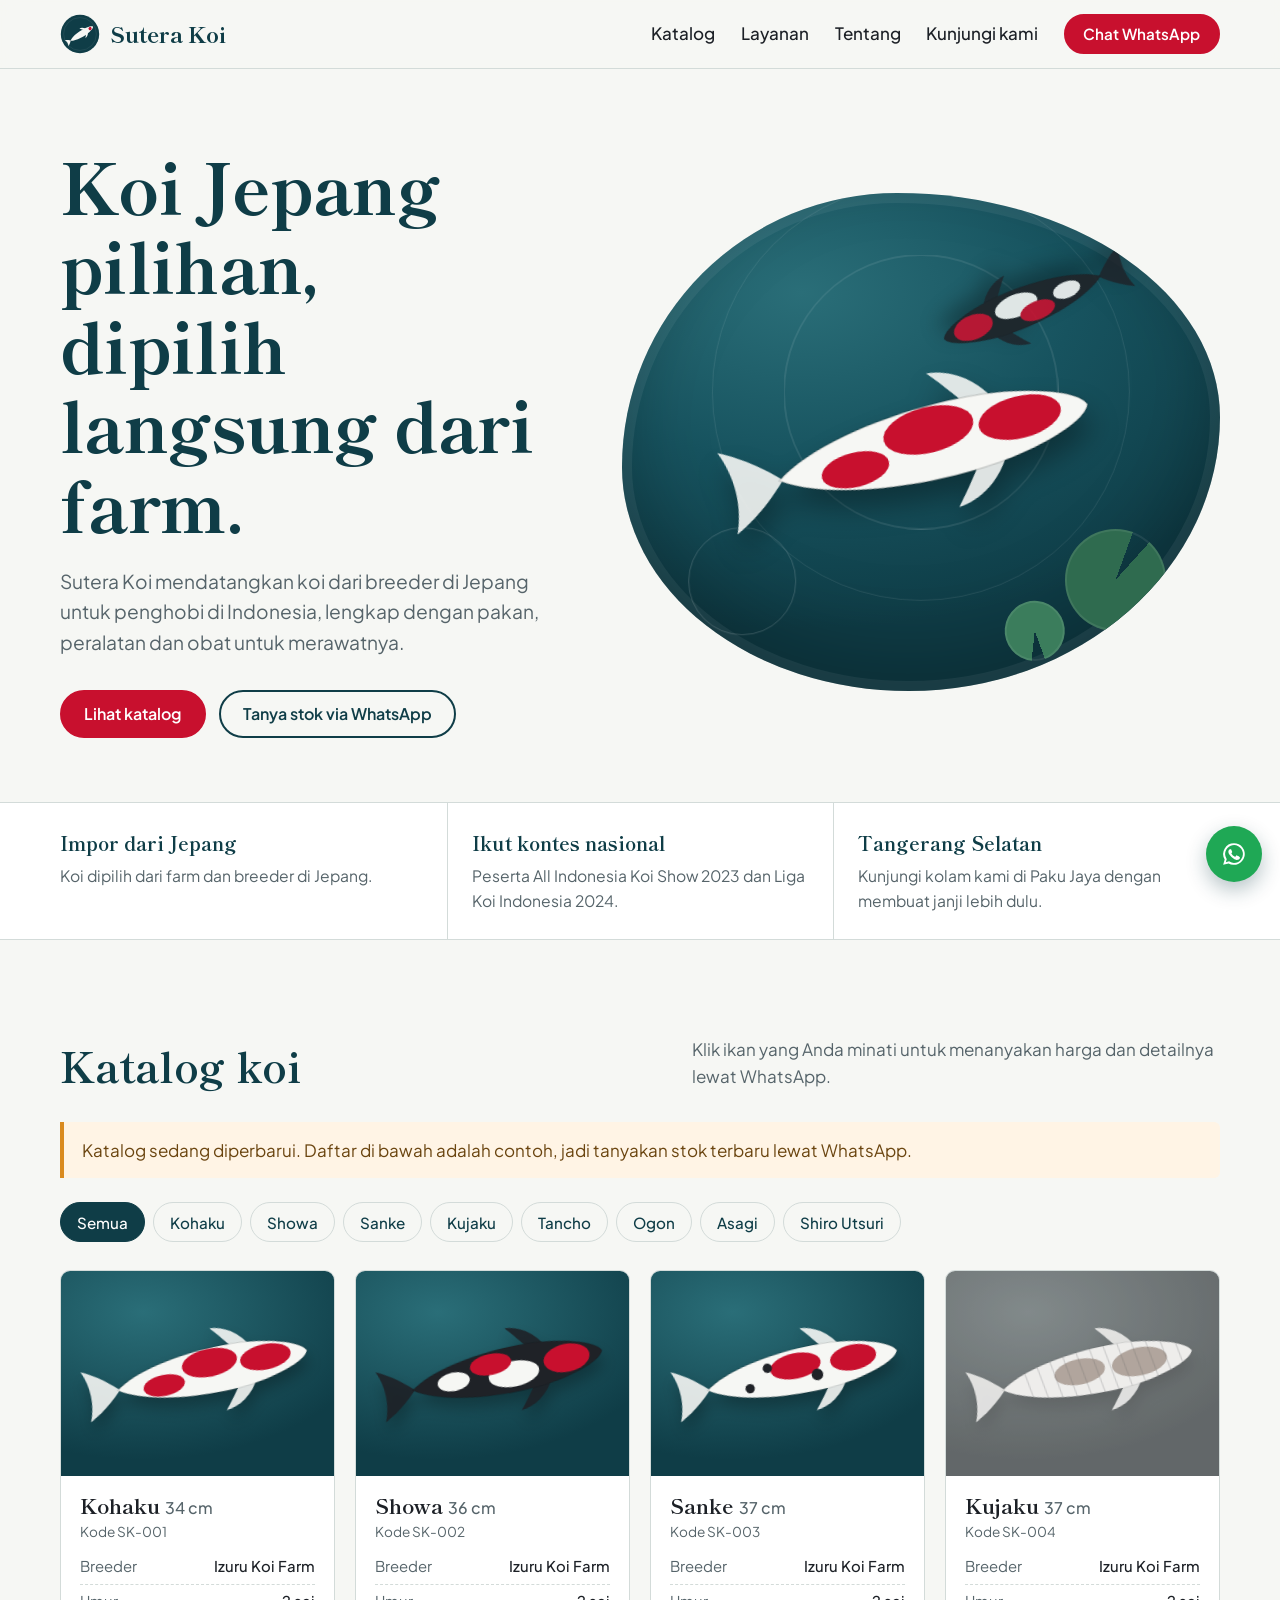
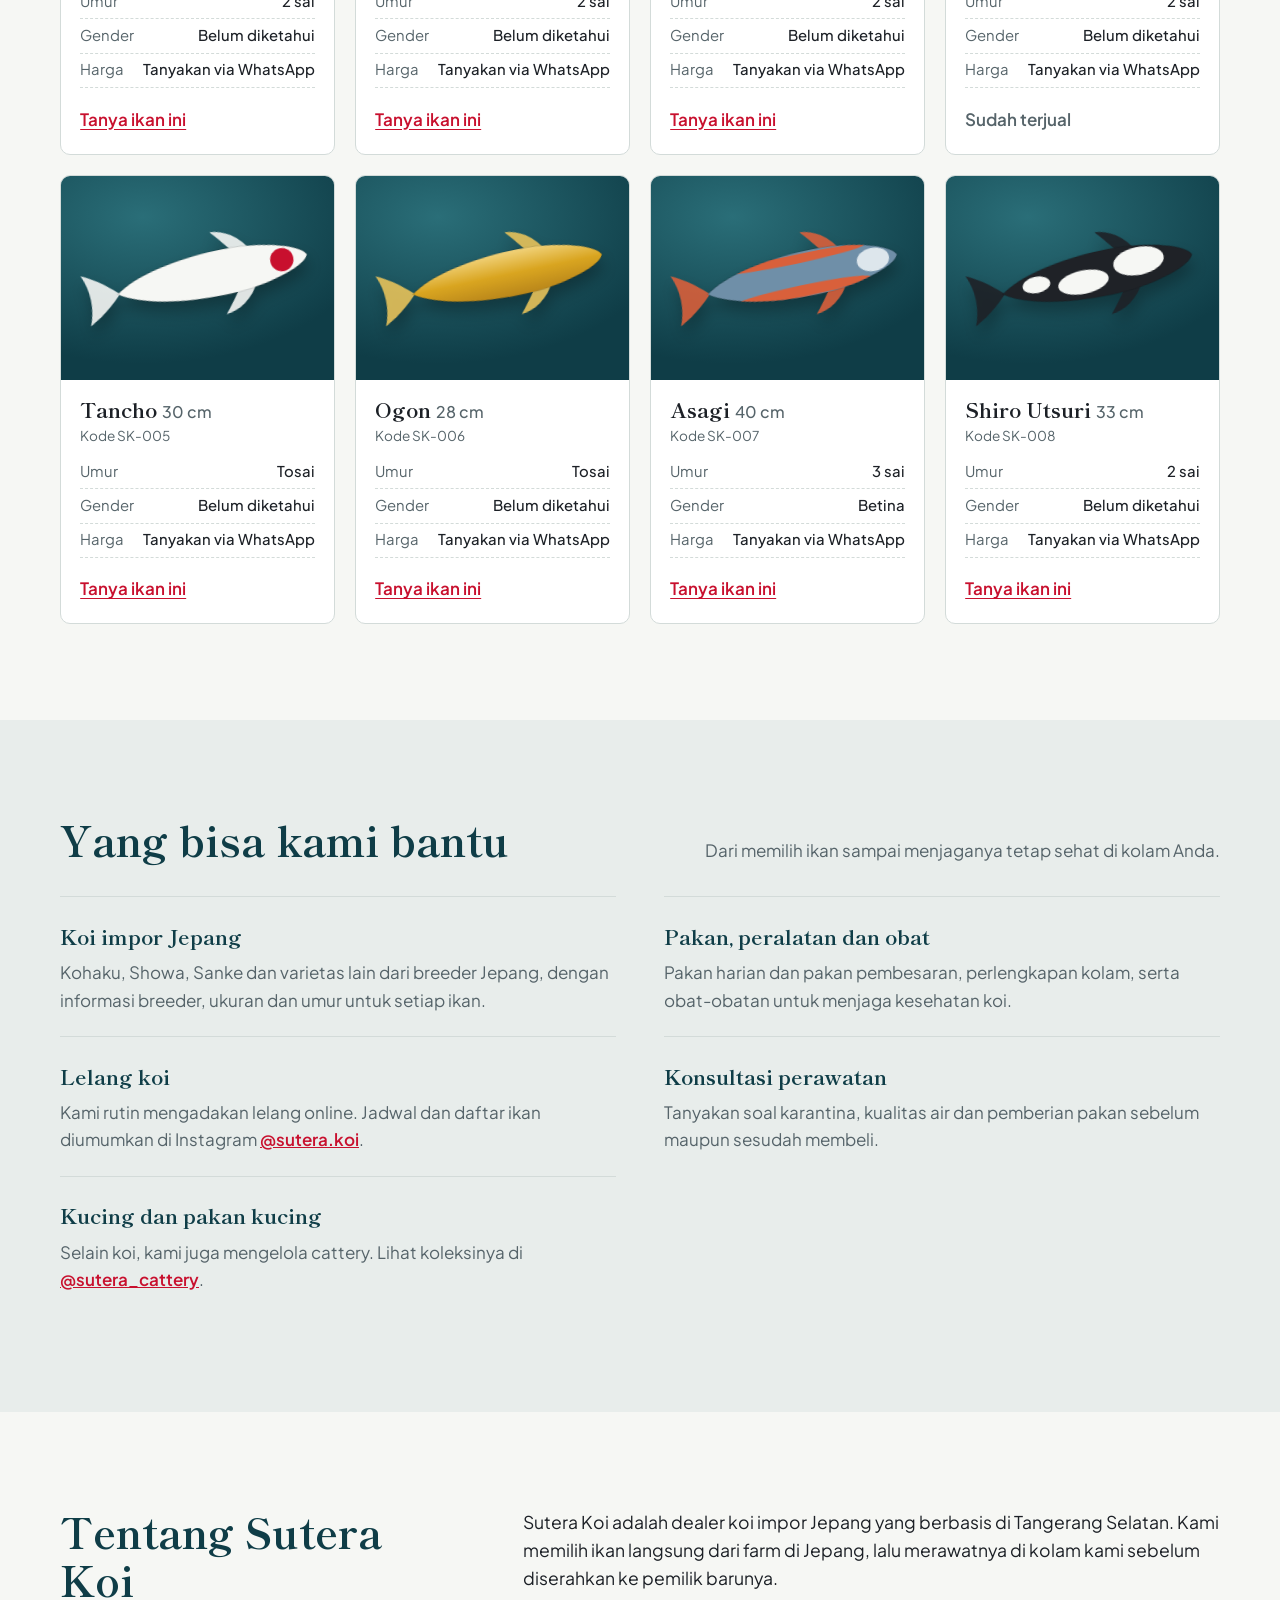
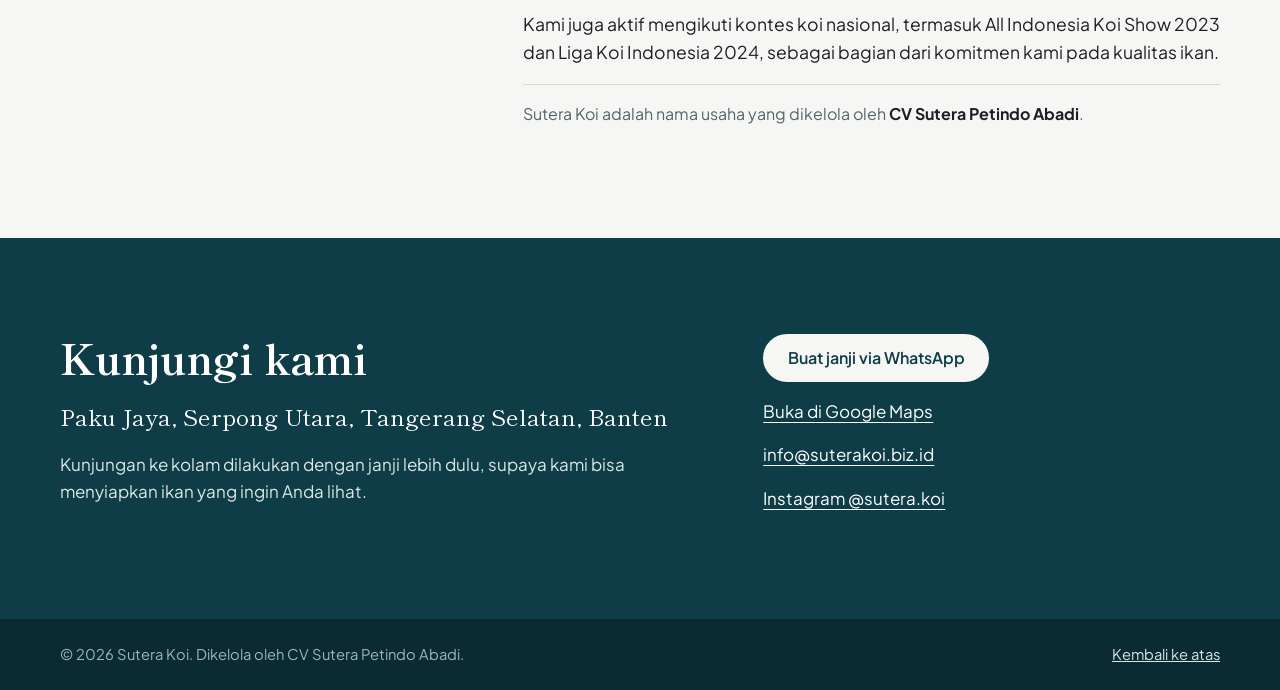
==== index.html @ b7cb46e3 "Website Sutera Koi dan script deploy Ubuntu 24.04 Halaman statis (beranda, katalog dari data/koi.jso" ====
<!doctype html>
<html lang="id">
<head>
  <meta charset="utf-8">
  <meta name="viewport" content="width=device-width, initial-scale=1">
  <title>Sutera Koi — Koi impor Jepang di Tangerang Selatan</title>
  <meta name="description" content="Sutera Koi menyediakan ikan koi impor dari farm di Jepang, beserta pakan, peralatan dan obat koi. Berlokasi di Paku Jaya, Tangerang Selatan. Dikelola oleh CV Sutera Petindo Abadi.">
  <meta name="theme-color" content="#0F3D47">
  <link rel="canonical" href="https://suterakoi.biz.id/">
  <link rel="icon" href="assets/img/logo-mark.svg" type="image/svg+xml">
  <meta property="og:type" content="website">
  <meta property="og:title" content="Sutera Koi — Koi impor Jepang di Tangerang Selatan">
  <meta property="og:description" content="Koi impor dari farm di Jepang, pakan, peralatan dan obat koi. Dikelola oleh CV Sutera Petindo Abadi.">
  <meta property="og:url" content="https://suterakoi.biz.id/">
  <link rel="preconnect" href="https://fonts.googleapis.com">
  <link rel="preconnect" href="https://fonts.gstatic.com" crossorigin>
  <link href="https://fonts.googleapis.com/css2?family=Plus+Jakarta+Sans:wght@400;500;600;700&family=Shippori+Mincho:wght@600;700;800&display=swap" rel="stylesheet">
  <link rel="stylesheet" href="assets/css/style.css">
  <script type="application/ld+json">
  {
    "@context": "https://schema.org",
    "@type": "Store",
    "name": "Sutera Koi",
    "legalName": "CV Sutera Petindo Abadi",
    "url": "https://suterakoi.biz.id/",
    "logo": "https://suterakoi.biz.id/assets/img/logo-mark.svg",
    "address": { "@type": "PostalAddress", "addressLocality": "Tangerang Selatan", "addressRegion": "Banten", "addressCountry": "ID" },
    "sameAs": ["https://www.instagram.com/sutera.koi/"]
  }
  </script>
</head>
<body>
  <a class="skip" href="#isi">Lewati ke konten</a>

  <header class="nav">
    <div class="wrap nav__inner">
      <a class="brand" href="#" aria-label="Sutera Koi, ke beranda">
        <img src="assets/img/logo-mark.svg" alt="" width="40" height="40">
        <span class="brand__name">Sutera Koi</span>
      </a>
      <button class="nav__toggle" aria-expanded="false" aria-controls="menu">Menu</button>
      <nav id="menu" class="nav__menu" aria-label="Navigasi utama">
        <a href="#katalog">Katalog</a>
        <a href="#layanan">Layanan</a>
        <a href="#tentang">Tentang</a>
        <a href="#kunjungi">Kunjungi kami</a>
        <a class="btn btn--small js-wa" href="#" data-wa="Halo Sutera Koi, saya ingin bertanya tentang ikan koi.">Chat WhatsApp</a>
      </nav>
    </div>
  </header>

  <main id="isi">
    <section class="hero">
      <div class="wrap hero__grid">
        <div class="hero__text">
          <h1>Koi Jepang pilihan, dipilih langsung dari farm.</h1>
          <p class="lead">Sutera Koi mendatangkan koi dari breeder di Jepang untuk penghobi di Indonesia, lengkap dengan pakan, peralatan dan obat untuk merawatnya.</p>
          <div class="hero__actions">
            <a class="btn" href="#katalog">Lihat katalog</a>
            <a class="btn btn--ghost js-wa" href="#" data-wa="Halo Sutera Koi, saya ingin tahu stok koi yang tersedia saat ini.">Tanya stok via WhatsApp</a>
          </div>
        </div>
        <div class="pond" aria-hidden="true">
          <span class="ripple r1"></span><span class="ripple r2"></span><span class="ripple r3"></span>
          <div class="pond__koi pond__koi--main"></div>
          <div class="pond__koi pond__koi--small"></div>
          <span class="pad p1"></span><span class="pad p2"></span>
        </div>
      </div>
    </section>

    <section class="facts" aria-label="Sekilas Sutera Koi">
      <div class="wrap facts__grid">
        <p><strong>Impor dari Jepang</strong>Koi dipilih dari farm dan breeder di Jepang.</p>
        <p><strong>Ikut kontes nasional</strong>Peserta All Indonesia Koi Show 2023 dan Liga Koi Indonesia 2024.</p>
        <p><strong>Tangerang Selatan</strong>Kunjungi kolam kami di Paku Jaya dengan membuat janji lebih dulu.</p>
      </div>
    </section>

    <section id="katalog" class="section">
      <div class="wrap">
        <div class="section__head">
          <h2>Katalog koi</h2>
          <p>Klik ikan yang Anda minati untuk menanyakan harga dan detailnya lewat WhatsApp.</p>
        </div>
        <p class="notice" id="catalog-notice" hidden>Katalog sedang diperbarui. Daftar di bawah adalah contoh, jadi tanyakan stok terbaru lewat WhatsApp.</p>
        <div class="filters" role="group" aria-label="Saring berdasarkan varietas" id="filters"></div>
        <ul class="catalog" id="catalog" aria-live="polite"></ul>
        <p class="empty" id="catalog-empty" hidden>Belum ada ikan untuk varietas ini. Tanyakan ketersediaannya lewat WhatsApp, karena stok baru datang secara berkala.</p>
      </div>
    </section>

    <section id="layanan" class="section section--tint">
      <div class="wrap layanan">
        <div class="section__head">
          <h2>Yang bisa kami bantu</h2>
          <p>Dari memilih ikan sampai menjaganya tetap sehat di kolam Anda.</p>
        </div>
        <dl class="services">
          <div>
            <dt>Koi impor Jepang</dt>
            <dd>Kohaku, Showa, Sanke dan varietas lain dari breeder Jepang, dengan informasi breeder, ukuran dan umur untuk setiap ikan.</dd>
          </div>
          <div>
            <dt>Pakan, peralatan dan obat</dt>
            <dd>Pakan harian dan pakan pembesaran, perlengkapan kolam, serta obat-obatan untuk menjaga kesehatan koi.</dd>
          </div>
          <div>
            <dt>Lelang koi</dt>
            <dd>Kami rutin mengadakan lelang online. Jadwal dan daftar ikan diumumkan di Instagram <a class="js-ig" href="#">@sutera.koi</a>.</dd>
          </div>
          <div>
            <dt>Konsultasi perawatan</dt>
            <dd>Tanyakan soal karantina, kualitas air dan pemberian pakan sebelum maupun sesudah membeli.</dd>
          </div>
          <div>
            <dt>Kucing dan pakan kucing</dt>
            <dd>Selain koi, kami juga mengelola cattery. Lihat koleksinya di <a class="js-ig-cattery" href="#">@sutera_cattery</a>.</dd>
          </div>
        </dl>
      </div>
    </section>

    <section id="tentang" class="section">
      <div class="wrap about">
        <h2>Tentang Sutera Koi</h2>
        <div class="about__body">
          <p>Sutera Koi adalah dealer koi impor Jepang yang berbasis di Tangerang Selatan. Kami memilih ikan langsung dari farm di Jepang, lalu merawatnya di kolam kami sebelum diserahkan ke pemilik barunya.</p>
          <p>Kami juga aktif mengikuti kontes koi nasional, termasuk All Indonesia Koi Show 2023 dan Liga Koi Indonesia 2024, sebagai bagian dari komitmen kami pada kualitas ikan.</p>
          <p class="legal">Sutera Koi adalah nama usaha yang dikelola oleh <strong>CV Sutera Petindo Abadi</strong>.</p>
        </div>
      </div>
    </section>

    <section id="kunjungi" class="section section--pond">
      <div class="wrap visit">
        <div>
          <h2>Kunjungi kami</h2>
          <p class="visit__addr" id="alamat"></p>
          <p>Kunjungan ke kolam dilakukan dengan janji lebih dulu, supaya kami bisa menyiapkan ikan yang ingin Anda lihat.</p>
        </div>
        <ul class="contact">
          <li><a class="btn btn--light js-wa" href="#" data-wa="Halo Sutera Koi, saya ingin membuat janji kunjungan ke kolam.">Buat janji via WhatsApp</a></li>
          <li><a class="js-maps" href="#" target="_blank" rel="noopener">Buka di Google Maps</a></li>
          <li><a class="js-email" href="#"></a></li>
          <li><a class="js-ig" href="#" target="_blank" rel="noopener">Instagram @sutera.koi</a></li>
        </ul>
      </div>
    </section>
  </main>

  <footer class="footer">
    <div class="wrap footer__inner">
      <p>© <span id="tahun"></span> Sutera Koi. Dikelola oleh CV Sutera Petindo Abadi.</p>
      <p><a href="#">Kembali ke atas</a></p>
    </div>
  </footer>

  <a class="wa-float js-wa" href="#" data-wa="Halo Sutera Koi, saya ingin bertanya tentang ikan koi." aria-label="Chat WhatsApp">
    <svg viewBox="0 0 24 24" width="26" height="26" aria-hidden="true"><path fill="currentColor" d="M12 2a10 10 0 0 0-8.6 15.1L2 22l5-1.3A10 10 0 1 0 12 2Zm0 18.2a8.2 8.2 0 0 1-4.2-1.2l-.3-.2-3 .8.8-2.9-.2-.3A8.2 8.2 0 1 1 12 20.2Zm4.5-6.1c-.2-.1-1.5-.7-1.7-.8-.2-.1-.4-.1-.6.1l-.8 1c-.1.2-.3.2-.5.1a6.7 6.7 0 0 1-3.3-2.9c-.2-.4.2-.4.7-1.3.1-.2 0-.3 0-.4l-.8-1.9c-.2-.5-.4-.4-.6-.4h-.5a1 1 0 0 0-.7.3 3 3 0 0 0-.9 2.2 5.2 5.2 0 0 0 1.1 2.7 11.8 11.8 0 0 0 4.5 4c1.7.7 2.3.8 3.2.6.5-.1 1.5-.6 1.7-1.2.2-.6.2-1.1.2-1.2-.1-.1-.3-.2-.5-.3Z"/></svg>
  </a>

  <script src="assets/js/config.js"></script>
  <script src="assets/js/koi.js"></script>
  <script src="assets/js/main.js"></script>
</body>
</html>
---- assets/css/style.css ----
:root {
  --pond: #0F3D47;
  --pond-2: #17535F;
  --pond-3: #2A6E78;
  --hi: #C8102E;
  --hi-dark: #A00C24;
  --shiro: #F6F7F4;
  --mist: #E8EDEB;
  --sumi: #1C2026;
  --stone: #56646A;
  --line: #D3DBD9;
  --leaf: #2F6B4F;

  --serif: "Shippori Mincho", "Noto Serif JP", Georgia, serif;
  --sans: "Plus Jakarta Sans", system-ui, -apple-system, "Segoe UI", sans-serif;

  --wrap: 1160px;
  --gap: clamp(1.25rem, 3vw, 2rem);
}

*,
*::before,
*::after { box-sizing: border-box; }

html { scroll-behavior: smooth; scroll-padding-top: 5rem; }

body {
  margin: 0;
  font-family: var(--sans);
  font-size: 1.0625rem;
  line-height: 1.6;
  color: var(--sumi);
  background: var(--shiro);
  -webkit-font-smoothing: antialiased;
}

img, svg { display: block; max-width: 100%; }

a { color: inherit; }

h1, h2, h3 { font-family: var(--serif); font-weight: 700; line-height: 1.15; margin: 0; }
h2 { font-size: clamp(1.9rem, 3.6vw, 2.6rem); }
h3 { font-size: 1.3rem; }
p { margin: 0 0 1em; }

:focus-visible { outline: 3px solid var(--hi); outline-offset: 3px; border-radius: 2px; }

.wrap { width: min(100% - 2 * var(--gap), var(--wrap)); margin-inline: auto; }

.skip {
  position: absolute; left: 1rem; top: -4rem; z-index: 100;
  background: var(--sumi); color: #fff; padding: .6rem 1rem; border-radius: 4px;
}
.skip:focus { top: 1rem; }

/* Tombol */
.btn {
  display: inline-flex; align-items: center; justify-content: center;
  min-height: 3rem; padding: 0 1.4rem;
  font: 600 1rem/1 var(--sans);
  color: #fff; background: var(--hi);
  border: 2px solid var(--hi); border-radius: 999px;
  text-decoration: none; transition: background-color .15s, border-color .15s, color .15s;
}
.btn:hover { background: var(--hi-dark); border-color: var(--hi-dark); }
.btn--ghost { background: transparent; color: var(--pond); border-color: var(--pond); }
.btn--ghost:hover { background: var(--pond); border-color: var(--pond); color: #fff; }
.btn--light { background: var(--shiro); color: var(--pond); border-color: var(--shiro); }
.btn--light:hover { background: #fff; border-color: #fff; color: var(--pond); }
.btn--small { min-height: 2.5rem; padding: 0 1.1rem; font-size: .95rem; }

/* Navigasi */
.nav {
  position: sticky; top: 0; z-index: 50;
  background: rgba(246, 247, 244, .92);
  backdrop-filter: blur(8px);
  border-bottom: 1px solid var(--line);
}
.nav__inner { display: flex; align-items: center; justify-content: space-between; min-height: 4.25rem; gap: 1rem; }
.brand { display: flex; align-items: center; gap: .65rem; text-decoration: none; }
.brand__name { font-family: var(--serif); font-weight: 800; font-size: 1.35rem; color: var(--pond); }
.nav__menu { display: flex; align-items: center; gap: 1.6rem; }
.nav__menu a:not(.btn) { text-decoration: none; font-weight: 500; color: var(--sumi); }
.nav__menu a:not(.btn):hover { color: var(--hi); }
.nav__toggle {
  display: none; font: 600 .95rem var(--sans); color: var(--pond);
  background: none; border: 1.5px solid var(--pond); border-radius: 999px; padding: .5rem 1rem; cursor: pointer;
}

@media (max-width: 860px) {
  .nav__toggle { display: inline-block; }
  .nav__menu {
    position: absolute; inset: 100% 0 auto 0;
    flex-direction: column; align-items: stretch; gap: 0;
    background: var(--shiro); border-bottom: 1px solid var(--line);
    padding: .5rem var(--gap) 1.25rem;
    display: none;
  }
  .nav__menu.is-open { display: flex; }
  .nav__menu a:not(.btn) { padding: .85rem 0; border-bottom: 1px solid var(--line); }
  .nav__menu .btn { margin-top: 1rem; }
}

/* Hero */
.hero { padding: clamp(2.5rem, 6vw, 5rem) 0 clamp(2rem, 5vw, 4rem); overflow: hidden; }
.hero__grid { display: grid; grid-template-columns: 5fr 6fr; gap: clamp(2rem, 5vw, 4rem); align-items: center; }
.hero h1 { font-size: clamp(2.5rem, 5.4vw, 4.4rem); font-weight: 800; letter-spacing: -.01em; color: var(--pond); max-width: 13ch; }
.lead { font-size: 1.2rem; color: var(--stone); max-width: 46ch; margin: 1.4rem 0 2rem; }
.hero__actions { display: flex; flex-wrap: wrap; gap: .8rem; }

.pond {
  position: relative; aspect-ratio: 6 / 5;
  background:
    radial-gradient(120% 90% at 30% 20%, var(--pond-3) 0%, var(--pond-2) 38%, var(--pond) 75%);
  border-radius: 46% 54% 52% 48% / 55% 45% 55% 45%;
  overflow: hidden;
  box-shadow: inset 0 0 0 10px rgba(255, 255, 255, .06), inset 0 -40px 80px rgba(0, 0, 0, .25);
}
.pond__koi { position: absolute; }
.pond__koi--main { width: 64%; left: 16%; top: 36%; transform: rotate(-14deg); animation: swim-in 2.6s cubic-bezier(.22, .8, .3, 1) both; filter: drop-shadow(0 18px 14px rgba(0, 0, 0, .35)); }
.pond__koi--small { width: 34%; left: 52%; top: 14%; transform: rotate(158deg); opacity: .9; animation: swim-in-2 3.2s .3s cubic-bezier(.22, .8, .3, 1) both; filter: drop-shadow(0 12px 10px rgba(0, 0, 0, .35)); }

@keyframes swim-in {
  from { transform: translate(-70%, 35%) rotate(-2deg); opacity: 0; }
  30% { opacity: 1; }
  to { transform: rotate(-14deg); }
}
@keyframes swim-in-2 {
  from { transform: translate(60%, -30%) rotate(170deg); opacity: 0; }
  40% { opacity: .9; }
  to { transform: rotate(158deg); opacity: .9; }
}

.ripple {
  position: absolute; border: 1.5px solid rgba(255, 255, 255, .18); border-radius: 50%;
  animation: ripple 2.8s ease-out both;
}
.r1 { width: 46%; aspect-ratio: 1; left: 50%; top: 40%; translate: -50% -50%; }
.r2 { width: 70%; aspect-ratio: 1; left: 50%; top: 40%; translate: -50% -50%; animation-delay: .25s; border-color: rgba(255, 255, 255, .1); }
.r3 { width: 18%; aspect-ratio: 1; left: 20%; top: 78%; translate: -50% -50%; animation-delay: .6s; }
@keyframes ripple { from { scale: .4; opacity: 0; } 40% { opacity: 1; } to { scale: 1; } }

.pad {
  position: absolute; border-radius: 50%;
  background: conic-gradient(from 20deg, transparent 0 22deg, var(--leaf) 22deg 360deg);
  box-shadow: inset 0 0 0 2px rgba(255, 255, 255, .08);
}
.p1 { width: 17%; aspect-ratio: 1; right: 9%; bottom: 12%; }
.p2 { width: 10%; aspect-ratio: 1; right: 26%; bottom: 6%; transform: rotate(140deg); background: conic-gradient(from 20deg, transparent 0 26deg, #3B7D5C 26deg 360deg); }

/* Sekilas */
.facts { border-block: 1px solid var(--line); background: #fff; }
.facts__grid { display: grid; grid-template-columns: repeat(3, 1fr); }
.facts p { margin: 0; padding: 1.6rem 1.5rem 1.6rem 0; color: var(--stone); font-size: .98rem; }
.facts p + p { padding-left: 1.5rem; border-left: 1px solid var(--line); }
.facts strong { display: block; font-family: var(--serif); font-size: 1.2rem; color: var(--pond); margin-bottom: .25rem; }

/* Bagian umum */
.section { padding: clamp(3.5rem, 8vw, 6rem) 0; }
.section--tint { background: var(--mist); }
.section__head { display: flex; flex-wrap: wrap; align-items: end; justify-content: space-between; gap: .75rem 2rem; margin-bottom: 2rem; }
.section__head h2 { color: var(--pond); }
.section__head p { margin: 0; color: var(--stone); max-width: 44ch; }

/* Katalog */
.notice {
  margin: 0 0 1.5rem; padding: .9rem 1.1rem;
  background: #FFF4E5; border-left: 4px solid #D98A1E; color: #6B4510; border-radius: 0 6px 6px 0;
}
.filters { display: flex; flex-wrap: wrap; gap: .5rem; margin-bottom: 1.75rem; }
.filters button {
  font: 500 .95rem var(--sans); color: var(--pond);
  padding: .5rem 1rem; min-height: 2.5rem;
  background: transparent; border: 1.5px solid var(--line); border-radius: 999px; cursor: pointer;
}
.filters button:hover { border-color: var(--pond); }
.filters button[aria-pressed="true"] { background: var(--pond); border-color: var(--pond); color: #fff; }

.catalog { list-style: none; margin: 0; padding: 0; display: grid; grid-template-columns: repeat(auto-fill, minmax(250px, 1fr)); gap: 1.25rem; }
.koi { display: flex; flex-direction: column; background: #fff; border: 1px solid var(--line); border-radius: 10px; overflow: hidden; }
.koi__pic {
  aspect-ratio: 4 / 3; display: grid; place-items: center; padding: 1.25rem;
  background: radial-gradient(110% 90% at 30% 20%, var(--pond-3), var(--pond) 80%);
}
.koi__pic svg { width: 100%; transform: rotate(-12deg); filter: drop-shadow(0 10px 8px rgba(0, 0, 0, .3)); }
.koi__pic.has-photo { padding: 0; background: var(--mist); }
.koi__pic img { width: 100%; height: 100%; object-fit: cover; }
.koi__body { padding: 1.1rem 1.2rem 1.3rem; display: flex; flex-direction: column; flex: 1; }
.koi h3 span { font-family: var(--sans); font-weight: 500; font-size: 1rem; color: var(--stone); }
.koi__code { font-size: .85rem; color: var(--stone); margin: .2rem 0 .8rem; }
.koi dl { margin: 0 0 1.1rem; display: grid; gap: .3rem; font-size: .93rem; }
.koi dl div { display: flex; justify-content: space-between; gap: 1rem; border-bottom: 1px dashed var(--line); padding-bottom: .3rem; }
.koi dt { color: var(--stone); }
.koi dd { margin: 0; font-weight: 500; text-align: right; }
.koi__ask { margin-top: auto; align-self: flex-start; font-weight: 600; color: var(--hi); text-underline-offset: 3px; }
.koi__ask:hover { color: var(--hi-dark); }
.koi__sold { margin-top: auto; font-weight: 600; color: var(--stone); }
.koi.is-sold .koi__pic { filter: grayscale(.85); opacity: .75; }
.empty { color: var(--stone); padding: 1rem 0; }

/* Layanan */
.services { margin: 0; display: grid; grid-template-columns: repeat(2, 1fr); gap: 0 3rem; }
.services div { padding: 1.4rem 0; border-top: 1px solid var(--line); }
.services dt { font-family: var(--serif); font-weight: 700; font-size: 1.3rem; color: var(--pond); margin-bottom: .4rem; }
.services dd { margin: 0; color: var(--stone); max-width: 52ch; }
.services a { color: var(--hi); font-weight: 600; }

/* Tentang */
.about { display: grid; grid-template-columns: 4fr 7fr; gap: 2rem 4rem; }
.about h2 { color: var(--pond); }
.about__body { font-size: 1.1rem; max-width: 62ch; }
.legal { padding-top: 1rem; border-top: 1px solid var(--line); color: var(--stone); font-size: 1rem; }
.legal strong { color: var(--sumi); }

/* Kunjungi */
.section--pond { background: var(--pond); color: #DCE6E6; }
.section--pond h2 { color: #fff; }
.visit { display: grid; grid-template-columns: 7fr 5fr; gap: 2rem 4rem; align-items: start; }
.visit__addr { font-family: var(--serif); font-size: 1.45rem; color: #fff; margin: 1rem 0; }
.contact { list-style: none; margin: 0; padding: 0; display: grid; gap: 1rem; }
.contact a:not(.btn) { color: #fff; text-underline-offset: 4px; }

/* Footer */
.footer { background: #0A2B32; color: #9FB5B8; font-size: .92rem; }
.footer__inner { display: flex; flex-wrap: wrap; justify-content: space-between; gap: .5rem 2rem; padding: 1.5rem 0; }
.footer p { margin: 0; }
.footer a { color: #DCE6E6; }

/* Tombol WhatsApp melayang */
.wa-float {
  position: fixed; right: 1.1rem; bottom: 1.1rem; z-index: 60;
  width: 3.5rem; height: 3.5rem; display: grid; place-items: center;
  color: #fff; background: #1FA855; border-radius: 50%;
  box-shadow: 0 8px 20px rgba(15, 61, 71, .3);
}
.wa-float:hover { background: #178A45; }

@media (max-width: 860px) {
  .hero__grid, .about, .visit { grid-template-columns: 1fr; }
  .pond { max-width: 560px; }
  .facts__grid { grid-template-columns: 1fr; }
  .facts p, .facts p + p { padding: 1.1rem 0; border-left: 0; }
  .facts p + p { border-top: 1px solid var(--line); }
  .services { grid-template-columns: 1fr; }
}

@media (prefers-reduced-motion: reduce) {
  html { scroll-behavior: auto; }
  .pond__koi, .ripple { animation: none !important; }
}
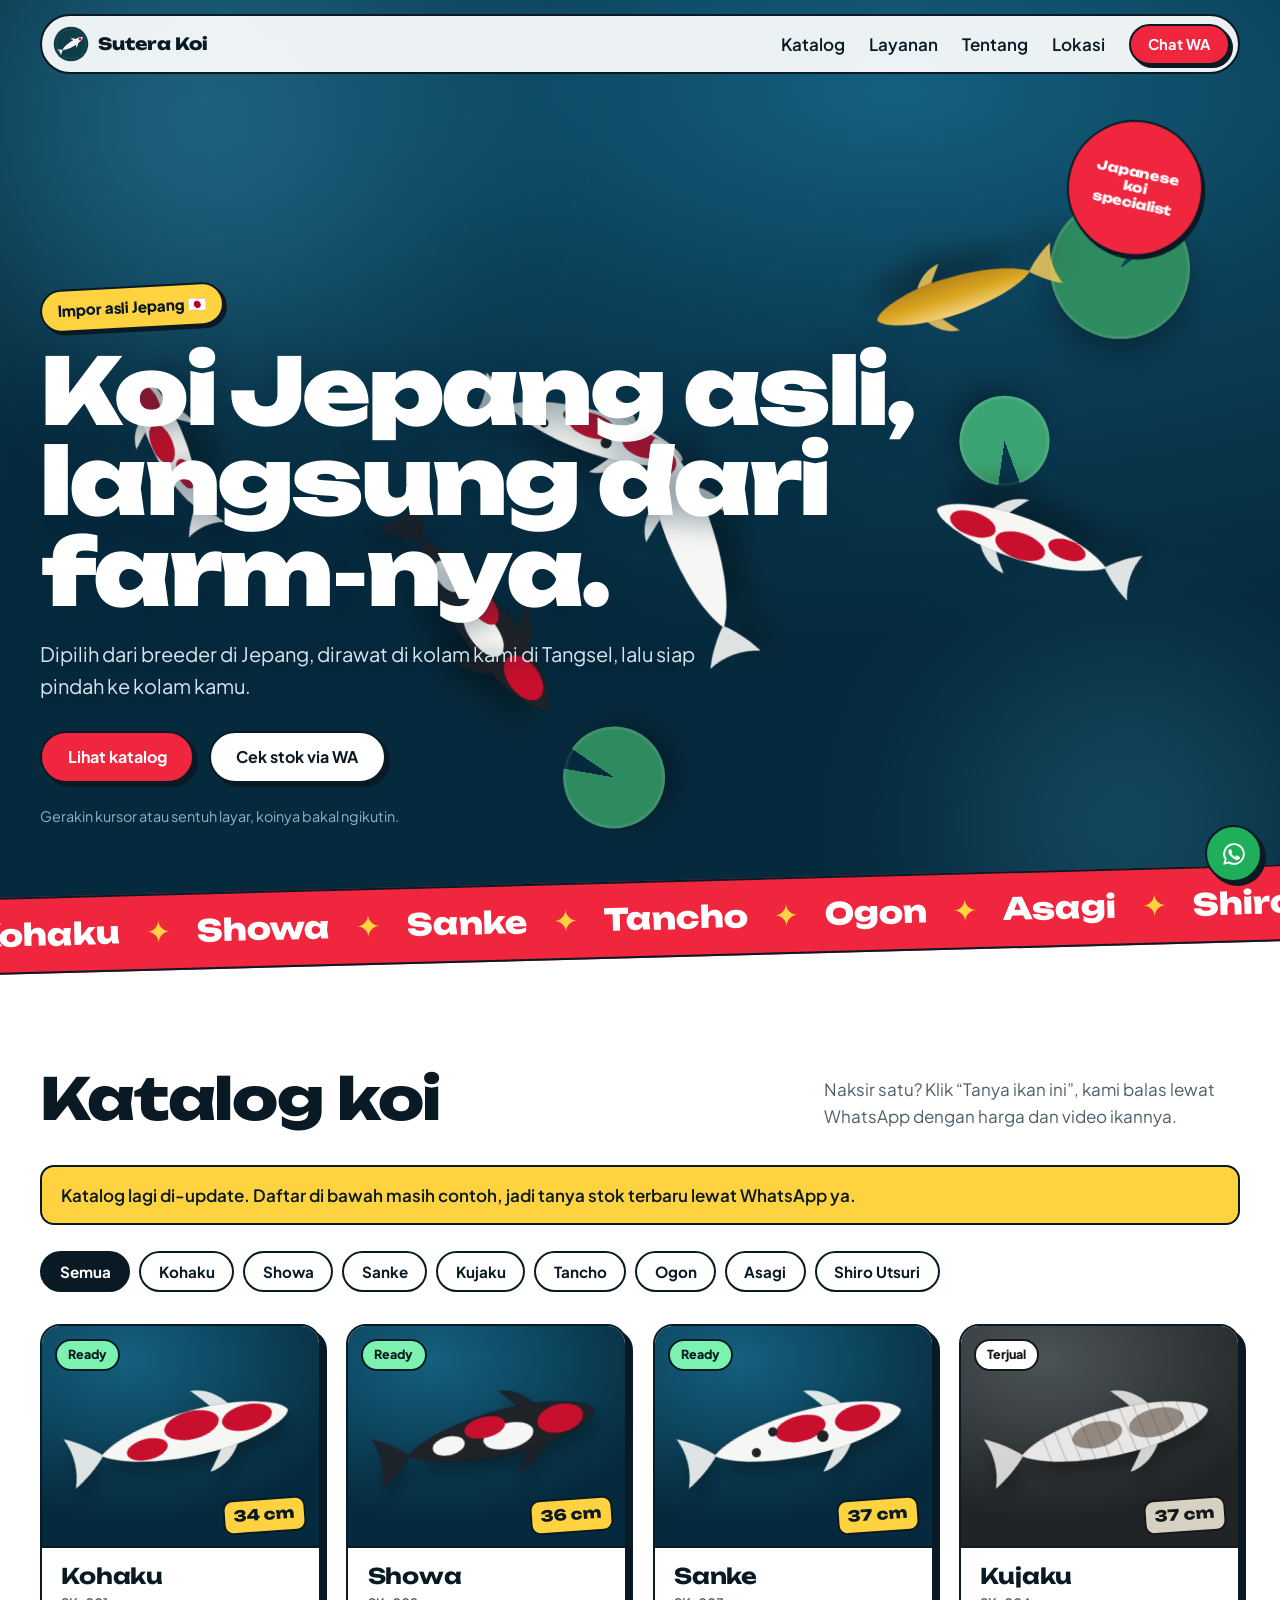
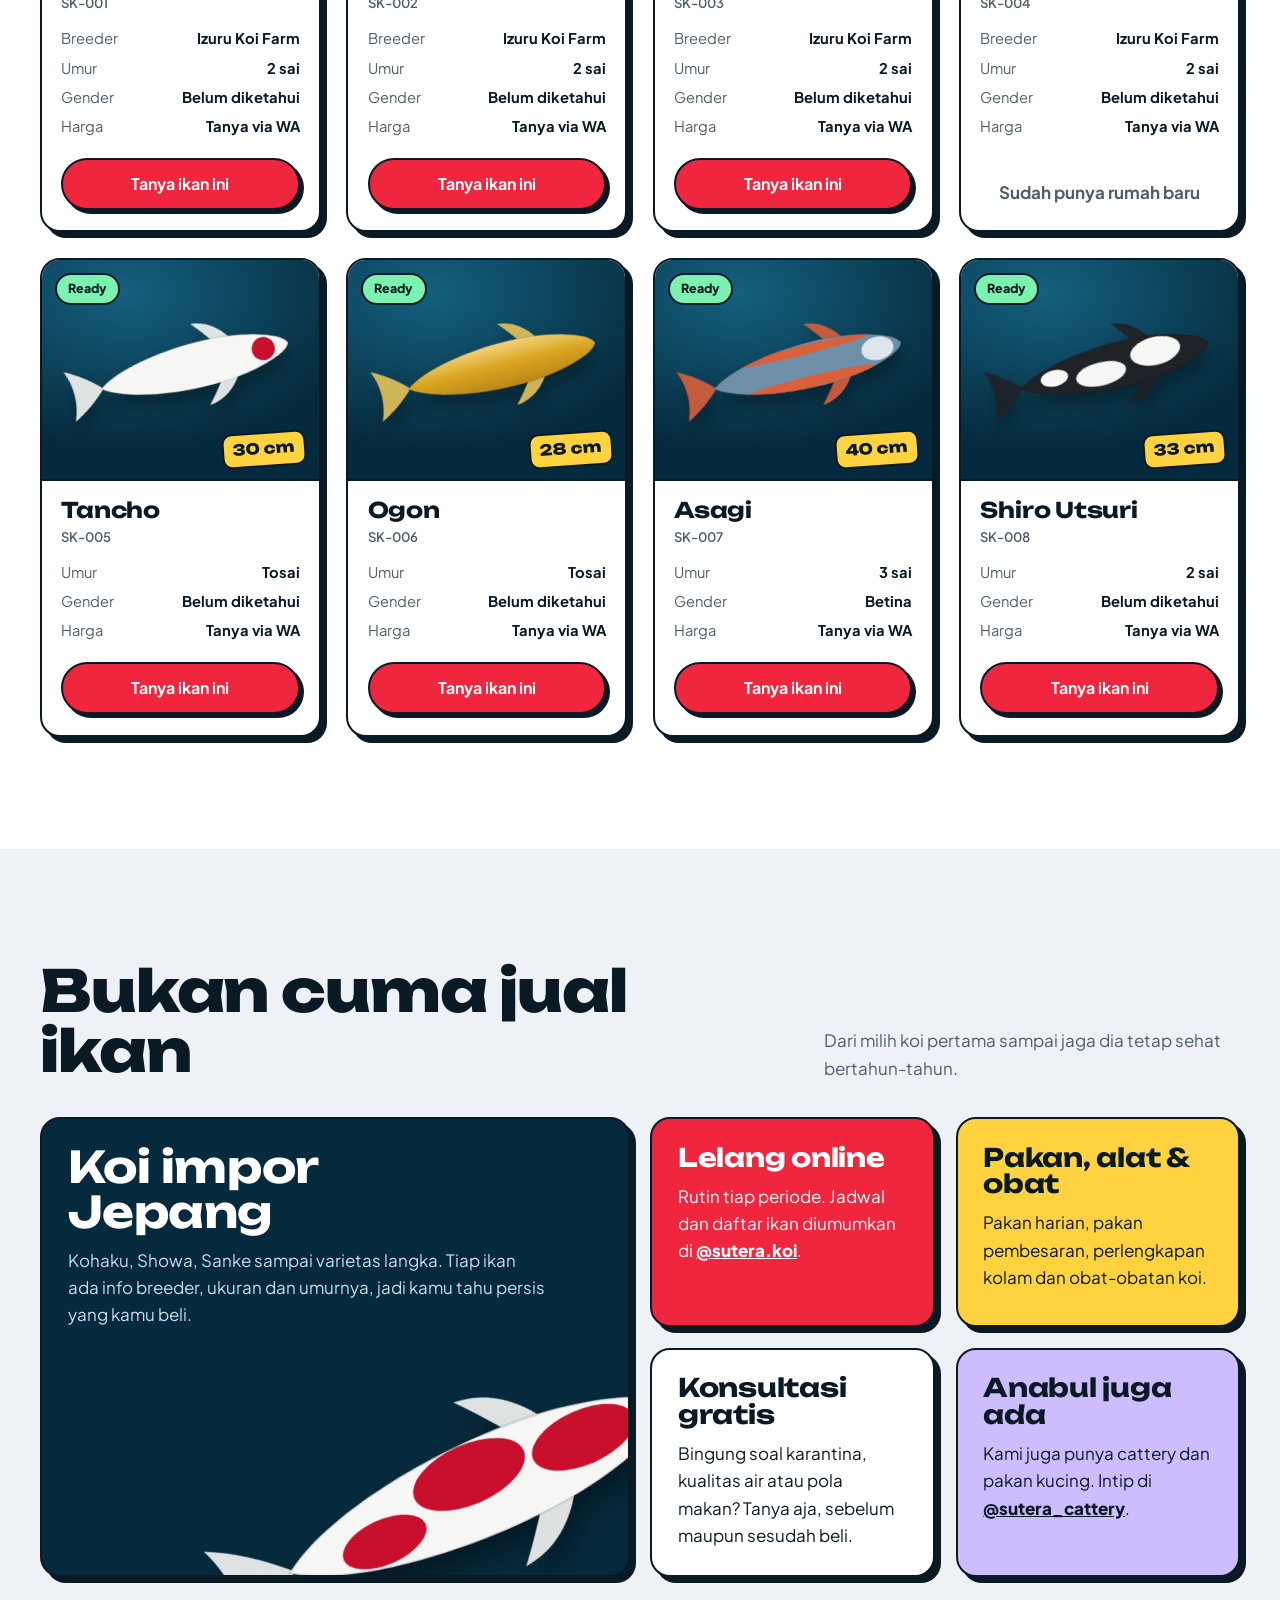
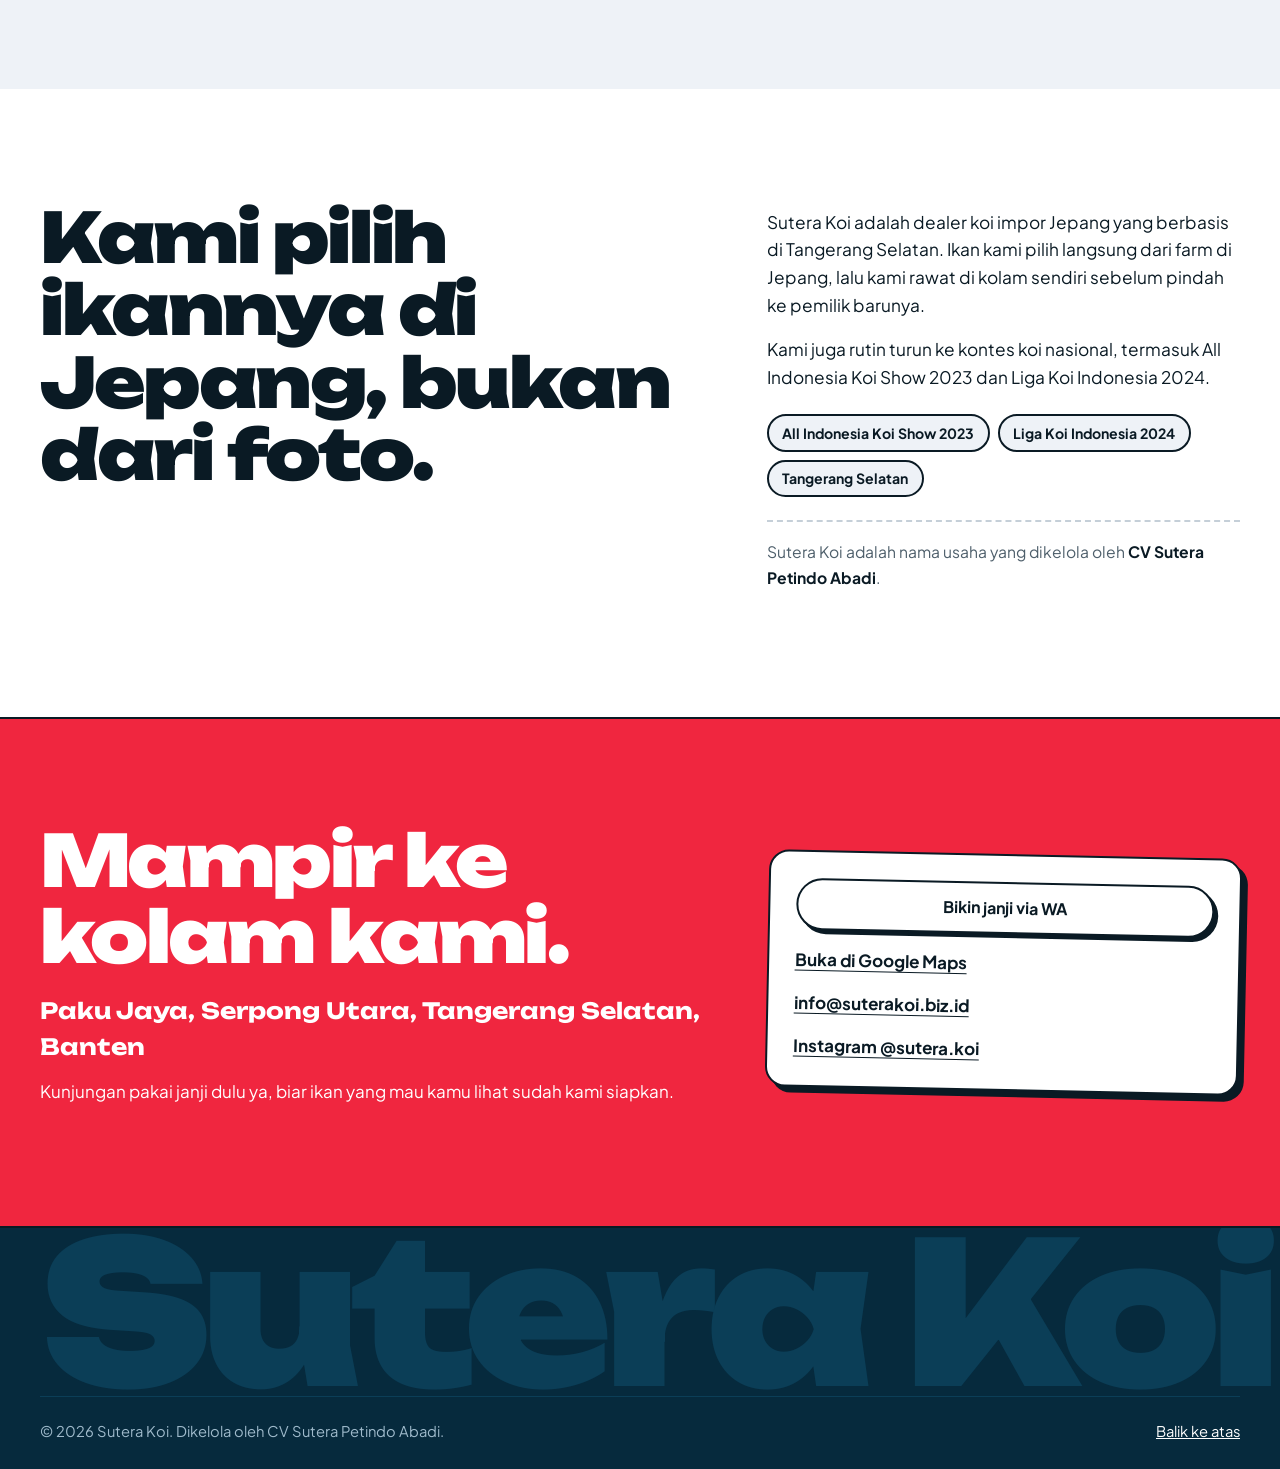
==== commit 142c98dd: "Redesain: kolam interaktif, gaya bold dan playful Hero kolam dengan koi yang mengikuti kursor/sentuh" ====
--- a/index.html
+++ b/index.html
@@ -3,18 +3,18 @@
 <head>
   <meta charset="utf-8">
   <meta name="viewport" content="width=device-width, initial-scale=1">
-  <title>Sutera Koi — Koi impor Jepang di Tangerang Selatan</title>
+  <title>Sutera Koi — Koi Jepang asli, langsung dari farm</title>
   <meta name="description" content="Sutera Koi menyediakan ikan koi impor dari farm di Jepang, beserta pakan, peralatan dan obat koi. Berlokasi di Paku Jaya, Tangerang Selatan. Dikelola oleh CV Sutera Petindo Abadi.">
-  <meta name="theme-color" content="#0F3D47">
+  <meta name="theme-color" content="#062A3D">
   <link rel="canonical" href="https://suterakoi.biz.id/">
   <link rel="icon" href="assets/img/logo-mark.svg" type="image/svg+xml">
   <meta property="og:type" content="website">
-  <meta property="og:title" content="Sutera Koi — Koi impor Jepang di Tangerang Selatan">
+  <meta property="og:title" content="Sutera Koi — Koi Jepang asli, langsung dari farm">
   <meta property="og:description" content="Koi impor dari farm di Jepang, pakan, peralatan dan obat koi. Dikelola oleh CV Sutera Petindo Abadi.">
   <meta property="og:url" content="https://suterakoi.biz.id/">
   <link rel="preconnect" href="https://fonts.googleapis.com">
   <link rel="preconnect" href="https://fonts.gstatic.com" crossorigin>
-  <link href="https://fonts.googleapis.com/css2?family=Plus+Jakarta+Sans:wght@400;500;600;700&family=Shippori+Mincho:wght@600;700;800&display=swap" rel="stylesheet">
+  <link href="https://fonts.googleapis.com/css2?family=Plus+Jakarta+Sans:wght@400;500;600;700;800&family=Unbounded:wght@500;700;800;900&display=swap" rel="stylesheet">
   <link rel="stylesheet" href="assets/css/style.css">
   <script type="application/ld+json">
   {
@@ -33,130 +33,139 @@
   <a class="skip" href="#isi">Lewati ke konten</a>
 
   <header class="nav">
-    <div class="wrap nav__inner">
+    <div class="nav__pill">
       <a class="brand" href="#" aria-label="Sutera Koi, ke beranda">
-        <img src="assets/img/logo-mark.svg" alt="" width="40" height="40">
-        <span class="brand__name">Sutera Koi</span>
+        <img src="assets/img/logo-mark.svg" alt="" width="36" height="36">
+        <span>Sutera Koi</span>
       </a>
       <button class="nav__toggle" aria-expanded="false" aria-controls="menu">Menu</button>
       <nav id="menu" class="nav__menu" aria-label="Navigasi utama">
         <a href="#katalog">Katalog</a>
         <a href="#layanan">Layanan</a>
         <a href="#tentang">Tentang</a>
-        <a href="#kunjungi">Kunjungi kami</a>
-        <a class="btn btn--small js-wa" href="#" data-wa="Halo Sutera Koi, saya ingin bertanya tentang ikan koi.">Chat WhatsApp</a>
+        <a href="#kunjungi">Lokasi</a>
+        <a class="btn btn--red btn--sm js-wa" href="#" data-wa="Halo Sutera Koi, saya mau tanya soal ikan koi.">Chat WA</a>
       </nav>
     </div>
   </header>
 
   <main id="isi">
-    <section class="hero">
-      <div class="wrap hero__grid">
-        <div class="hero__text">
-          <h1>Koi Jepang pilihan, dipilih langsung dari farm.</h1>
-          <p class="lead">Sutera Koi mendatangkan koi dari breeder di Jepang untuk penghobi di Indonesia, lengkap dengan pakan, peralatan dan obat untuk merawatnya.</p>
-          <div class="hero__actions">
-            <a class="btn" href="#katalog">Lihat katalog</a>
-            <a class="btn btn--ghost js-wa" href="#" data-wa="Halo Sutera Koi, saya ingin tahu stok koi yang tersedia saat ini.">Tanya stok via WhatsApp</a>
-          </div>
+    <section class="hero" id="pond">
+      <div class="hero__water" aria-hidden="true">
+        <span class="caustic c1"></span><span class="caustic c2"></span>
+        <span class="lily l1"></span><span class="lily l2"></span><span class="lily l3"></span>
+        <div class="school" id="school"></div>
+      </div>
+
+      <div class="hero__content">
+        <span class="sticker sticker--yellow">Impor asli Jepang 🇯🇵</span>
+        <h1>Koi Jepang asli,<br>langsung dari farm&#8209;nya.</h1>
+        <p class="hero__lead">Dipilih dari breeder di Jepang, dirawat di kolam kami di Tangsel, lalu siap pindah ke kolam kamu.</p>
+        <div class="hero__actions">
+          <a class="btn btn--red" href="#katalog">Lihat katalog</a>
+          <a class="btn btn--white js-wa" href="#" data-wa="Halo Sutera Koi, stok koi yang ready sekarang apa aja?">Cek stok via WA</a>
         </div>
-        <div class="pond" aria-hidden="true">
-          <span class="ripple r1"></span><span class="ripple r2"></span><span class="ripple r3"></span>
-          <div class="pond__koi pond__koi--main"></div>
-          <div class="pond__koi pond__koi--small"></div>
-          <span class="pad p1"></span><span class="pad p2"></span>
+        <p class="hero__hint" aria-hidden="true">Gerakin kursor atau sentuh layar, koinya bakal ngikutin.</p>
+      </div>
+      <span class="sticker sticker--round" aria-hidden="true">Japanese<br>koi<br>specialist</span>
+    </section>
+
+    <div class="marquee" aria-hidden="true">
+      <div class="marquee__track">
+        <span>Kohaku</span><span>Showa</span><span>Sanke</span><span>Tancho</span><span>Ogon</span><span>Asagi</span><span>Shiro Utsuri</span><span>Kujaku</span>
+        <span>Kohaku</span><span>Showa</span><span>Sanke</span><span>Tancho</span><span>Ogon</span><span>Asagi</span><span>Shiro Utsuri</span><span>Kujaku</span>
+      </div>
+    </div>
+
+    <section id="katalog" class="section">
+      <div class="wrap">
+        <div class="head">
+          <h2>Katalog koi</h2>
+          <p>Naksir satu? Klik “Tanya ikan ini”, kami balas lewat WhatsApp dengan harga dan video ikannya.</p>
         </div>
+        <p class="notice" id="catalog-notice" hidden>Katalog lagi di-update. Daftar di bawah masih contoh, jadi tanya stok terbaru lewat WhatsApp ya.</p>
+        <div class="filters" role="group" aria-label="Saring berdasarkan varietas" id="filters"></div>
+        <ul class="catalog" id="catalog" aria-live="polite"></ul>
+        <p class="empty" id="catalog-empty" hidden>Varietas ini lagi kosong. Tanya lewat WhatsApp, stok baru datang berkala.</p>
       </div>
     </section>
 
-    <section class="facts" aria-label="Sekilas Sutera Koi">
-      <div class="wrap facts__grid">
-        <p><strong>Impor dari Jepang</strong>Koi dipilih dari farm dan breeder di Jepang.</p>
-        <p><strong>Ikut kontes nasional</strong>Peserta All Indonesia Koi Show 2023 dan Liga Koi Indonesia 2024.</p>
-        <p><strong>Tangerang Selatan</strong>Kunjungi kolam kami di Paku Jaya dengan membuat janji lebih dulu.</p>
-      </div>
-    </section>
-
-    <section id="katalog" class="section">
+    <section id="layanan" class="section section--paper">
       <div class="wrap">
-        <div class="section__head">
-          <h2>Katalog koi</h2>
-          <p>Klik ikan yang Anda minati untuk menanyakan harga dan detailnya lewat WhatsApp.</p>
+        <div class="head">
+          <h2>Bukan cuma jual ikan</h2>
+          <p>Dari milih koi pertama sampai jaga dia tetap sehat bertahun-tahun.</p>
         </div>
-        <p class="notice" id="catalog-notice" hidden>Katalog sedang diperbarui. Daftar di bawah adalah contoh, jadi tanyakan stok terbaru lewat WhatsApp.</p>
-        <div class="filters" role="group" aria-label="Saring berdasarkan varietas" id="filters"></div>
-        <ul class="catalog" id="catalog" aria-live="polite"></ul>
-        <p class="empty" id="catalog-empty" hidden>Belum ada ikan untuk varietas ini. Tanyakan ketersediaannya lewat WhatsApp, karena stok baru datang secara berkala.</p>
-      </div>
-    </section>
-
-    <section id="layanan" class="section section--tint">
-      <div class="wrap layanan">
-        <div class="section__head">
-          <h2>Yang bisa kami bantu</h2>
-          <p>Dari memilih ikan sampai menjaganya tetap sehat di kolam Anda.</p>
+        <div class="bento">
+          <article class="tile tile--navy tile--wide">
+            <h3>Koi impor Jepang</h3>
+            <p>Kohaku, Showa, Sanke sampai varietas langka. Tiap ikan ada info breeder, ukuran dan umurnya, jadi kamu tahu persis yang kamu beli.</p>
+            <div class="tile__koi" data-koi="kohaku"></div>
+          </article>
+          <article class="tile tile--red">
+            <h3>Lelang online</h3>
+            <p>Rutin tiap periode. Jadwal dan daftar ikan diumumkan di <a class="js-ig" href="#">@sutera.koi</a>.</p>
+          </article>
+          <article class="tile tile--yellow">
+            <h3>Pakan, alat &amp; obat</h3>
+            <p>Pakan harian, pakan pembesaran, perlengkapan kolam dan obat-obatan koi.</p>
+          </article>
+          <article class="tile tile--white">
+            <h3>Konsultasi gratis</h3>
+            <p>Bingung soal karantina, kualitas air atau pola makan? Tanya aja, sebelum maupun sesudah beli.</p>
+          </article>
+          <article class="tile tile--lilac">
+            <h3>Anabul juga ada</h3>
+            <p>Kami juga punya cattery dan pakan kucing. Intip di <a class="js-ig-cattery" href="#">@sutera_cattery</a>.</p>
+          </article>
         </div>
-        <dl class="services">
-          <div>
-            <dt>Koi impor Jepang</dt>
-            <dd>Kohaku, Showa, Sanke dan varietas lain dari breeder Jepang, dengan informasi breeder, ukuran dan umur untuk setiap ikan.</dd>
-          </div>
-          <div>
-            <dt>Pakan, peralatan dan obat</dt>
-            <dd>Pakan harian dan pakan pembesaran, perlengkapan kolam, serta obat-obatan untuk menjaga kesehatan koi.</dd>
-          </div>
-          <div>
-            <dt>Lelang koi</dt>
-            <dd>Kami rutin mengadakan lelang online. Jadwal dan daftar ikan diumumkan di Instagram <a class="js-ig" href="#">@sutera.koi</a>.</dd>
-          </div>
-          <div>
-            <dt>Konsultasi perawatan</dt>
-            <dd>Tanyakan soal karantina, kualitas air dan pemberian pakan sebelum maupun sesudah membeli.</dd>
-          </div>
-          <div>
-            <dt>Kucing dan pakan kucing</dt>
-            <dd>Selain koi, kami juga mengelola cattery. Lihat koleksinya di <a class="js-ig-cattery" href="#">@sutera_cattery</a>.</dd>
-          </div>
-        </dl>
       </div>
     </section>
 
     <section id="tentang" class="section">
       <div class="wrap about">
-        <h2>Tentang Sutera Koi</h2>
+        <h2 class="about__big">Kami pilih ikannya di Jepang, bukan dari foto.</h2>
         <div class="about__body">
-          <p>Sutera Koi adalah dealer koi impor Jepang yang berbasis di Tangerang Selatan. Kami memilih ikan langsung dari farm di Jepang, lalu merawatnya di kolam kami sebelum diserahkan ke pemilik barunya.</p>
-          <p>Kami juga aktif mengikuti kontes koi nasional, termasuk All Indonesia Koi Show 2023 dan Liga Koi Indonesia 2024, sebagai bagian dari komitmen kami pada kualitas ikan.</p>
+          <p>Sutera Koi adalah dealer koi impor Jepang yang berbasis di Tangerang Selatan. Ikan kami pilih langsung dari farm di Jepang, lalu kami rawat di kolam sendiri sebelum pindah ke pemilik barunya.</p>
+          <p>Kami juga rutin turun ke kontes koi nasional, termasuk All Indonesia Koi Show 2023 dan Liga Koi Indonesia 2024.</p>
+          <ul class="chips">
+            <li>All Indonesia Koi Show 2023</li>
+            <li>Liga Koi Indonesia 2024</li>
+            <li>Tangerang Selatan</li>
+          </ul>
           <p class="legal">Sutera Koi adalah nama usaha yang dikelola oleh <strong>CV Sutera Petindo Abadi</strong>.</p>
         </div>
       </div>
     </section>
 
-    <section id="kunjungi" class="section section--pond">
-      <div class="wrap visit">
+    <section id="kunjungi" class="visit">
+      <div class="wrap visit__grid">
         <div>
-          <h2>Kunjungi kami</h2>
+          <h2>Mampir ke kolam kami.</h2>
           <p class="visit__addr" id="alamat"></p>
-          <p>Kunjungan ke kolam dilakukan dengan janji lebih dulu, supaya kami bisa menyiapkan ikan yang ingin Anda lihat.</p>
+          <p>Kunjungan pakai janji dulu ya, biar ikan yang mau kamu lihat sudah kami siapkan.</p>
         </div>
         <ul class="contact">
-          <li><a class="btn btn--light js-wa" href="#" data-wa="Halo Sutera Koi, saya ingin membuat janji kunjungan ke kolam.">Buat janji via WhatsApp</a></li>
+          <li><a class="btn btn--white js-wa" href="#" data-wa="Halo Sutera Koi, saya mau bikin janji kunjungan ke kolam.">Bikin janji via WA</a></li>
           <li><a class="js-maps" href="#" target="_blank" rel="noopener">Buka di Google Maps</a></li>
           <li><a class="js-email" href="#"></a></li>
-          <li><a class="js-ig" href="#" target="_blank" rel="noopener">Instagram @sutera.koi</a></li>
+          <li><a class="js-ig" href="#">Instagram @sutera.koi</a></li>
         </ul>
       </div>
     </section>
   </main>
 
   <footer class="footer">
-    <div class="wrap footer__inner">
-      <p>© <span id="tahun"></span> Sutera Koi. Dikelola oleh CV Sutera Petindo Abadi.</p>
-      <p><a href="#">Kembali ke atas</a></p>
+    <div class="wrap">
+      <p class="footer__word" aria-hidden="true">Sutera Koi</p>
+      <div class="footer__row">
+        <p>© <span id="tahun"></span> Sutera Koi. Dikelola oleh CV Sutera Petindo Abadi.</p>
+        <p><a href="#">Balik ke atas</a></p>
+      </div>
     </div>
   </footer>
 
-  <a class="wa-float js-wa" href="#" data-wa="Halo Sutera Koi, saya ingin bertanya tentang ikan koi." aria-label="Chat WhatsApp">
+  <a class="wa-float js-wa" href="#" data-wa="Halo Sutera Koi, saya mau tanya soal ikan koi." aria-label="Chat WhatsApp">
     <svg viewBox="0 0 24 24" width="26" height="26" aria-hidden="true"><path fill="currentColor" d="M12 2a10 10 0 0 0-8.6 15.1L2 22l5-1.3A10 10 0 1 0 12 2Zm0 18.2a8.2 8.2 0 0 1-4.2-1.2l-.3-.2-3 .8.8-2.9-.2-.3A8.2 8.2 0 1 1 12 20.2Zm4.5-6.1c-.2-.1-1.5-.7-1.7-.8-.2-.1-.4-.1-.6.1l-.8 1c-.1.2-.3.2-.5.1a6.7 6.7 0 0 1-3.3-2.9c-.2-.4.2-.4.7-1.3.1-.2 0-.3 0-.4l-.8-1.9c-.2-.5-.4-.4-.6-.4h-.5a1 1 0 0 0-.7.3 3 3 0 0 0-.9 2.2 5.2 5.2 0 0 0 1.1 2.7 11.8 11.8 0 0 0 4.5 4c1.7.7 2.3.8 3.2.6.5-.1 1.5-.6 1.7-1.2.2-.6.2-1.1.2-1.2-.1-.1-.3-.2-.5-.3Z"/></svg>
   </a>
 
--- a/assets/css/style.css
+++ b/assets/css/style.css
@@ -1,250 +1,316 @@
 :root {
-  --pond: #0F3D47;
-  --pond-2: #17535F;
-  --pond-3: #2A6E78;
-  --hi: #C8102E;
-  --hi-dark: #A00C24;
-  --shiro: #F6F7F4;
-  --mist: #E8EDEB;
-  --sumi: #1C2026;
-  --stone: #56646A;
-  --line: #D3DBD9;
-  --leaf: #2F6B4F;
-
-  --serif: "Shippori Mincho", "Noto Serif JP", Georgia, serif;
+  --navy: #062A3D;
+  --navy-2: #0B3E57;
+  --navy-3: #14607F;
+  --red: #F0263F;
+  --red-d: #C8102E;
+  --yellow: #FFD23F;
+  --lilac: #CDBDFF;
+  --white: #FFFFFF;
+  --paper: #EEF2F7;
+  --ink: #0A1A24;
+  --muted: #4E5F6B;
+
+  --display: "Unbounded", "Arial Black", system-ui, sans-serif;
   --sans: "Plus Jakarta Sans", system-ui, -apple-system, "Segoe UI", sans-serif;
 
-  --wrap: 1160px;
-  --gap: clamp(1.25rem, 3vw, 2rem);
+  --wrap: 1200px;
+  --gap: clamp(1.1rem, 3vw, 2rem);
+  --r: 20px;
+  --border: 2.5px solid var(--ink);
+  --pop: 6px 6px 0 var(--ink);
 }
 
 *,
 *::before,
 *::after { box-sizing: border-box; }
 
-html { scroll-behavior: smooth; scroll-padding-top: 5rem; }
+html { scroll-behavior: smooth; scroll-padding-top: 6rem; }
 
 body {
   margin: 0;
   font-family: var(--sans);
   font-size: 1.0625rem;
   line-height: 1.6;
-  color: var(--sumi);
-  background: var(--shiro);
+  color: var(--ink);
+  background: var(--white);
   -webkit-font-smoothing: antialiased;
 }
 
 img, svg { display: block; max-width: 100%; }
-
 a { color: inherit; }
-
-h1, h2, h3 { font-family: var(--serif); font-weight: 700; line-height: 1.15; margin: 0; }
-h2 { font-size: clamp(1.9rem, 3.6vw, 2.6rem); }
-h3 { font-size: 1.3rem; }
 p { margin: 0 0 1em; }
-
-:focus-visible { outline: 3px solid var(--hi); outline-offset: 3px; border-radius: 2px; }
+h1, h2, h3 { font-family: var(--display); line-height: 1.05; margin: 0; letter-spacing: -.02em; }
+h2 { font-size: clamp(2rem, 5vw, 3.6rem); font-weight: 800; }
+h3 { font-size: 1.2rem; font-weight: 700; letter-spacing: -.01em; }
+
+:focus-visible { outline: 3px solid var(--yellow); outline-offset: 3px; border-radius: 6px; }
 
 .wrap { width: min(100% - 2 * var(--gap), var(--wrap)); margin-inline: auto; }
 
 .skip {
   position: absolute; left: 1rem; top: -4rem; z-index: 100;
-  background: var(--sumi); color: #fff; padding: .6rem 1rem; border-radius: 4px;
+  background: var(--ink); color: #fff; padding: .6rem 1rem; border-radius: 8px;
 }
 .skip:focus { top: 1rem; }
 
-/* Tombol */
+/* ---------- Tombol ---------- */
 .btn {
-  display: inline-flex; align-items: center; justify-content: center;
-  min-height: 3rem; padding: 0 1.4rem;
-  font: 600 1rem/1 var(--sans);
-  color: #fff; background: var(--hi);
-  border: 2px solid var(--hi); border-radius: 999px;
-  text-decoration: none; transition: background-color .15s, border-color .15s, color .15s;
-}
-.btn:hover { background: var(--hi-dark); border-color: var(--hi-dark); }
-.btn--ghost { background: transparent; color: var(--pond); border-color: var(--pond); }
-.btn--ghost:hover { background: var(--pond); border-color: var(--pond); color: #fff; }
-.btn--light { background: var(--shiro); color: var(--pond); border-color: var(--shiro); }
-.btn--light:hover { background: #fff; border-color: #fff; color: var(--pond); }
-.btn--small { min-height: 2.5rem; padding: 0 1.1rem; font-size: .95rem; }
-
-/* Navigasi */
-.nav {
-  position: sticky; top: 0; z-index: 50;
-  background: rgba(246, 247, 244, .92);
-  backdrop-filter: blur(8px);
-  border-bottom: 1px solid var(--line);
-}
-.nav__inner { display: flex; align-items: center; justify-content: space-between; min-height: 4.25rem; gap: 1rem; }
-.brand { display: flex; align-items: center; gap: .65rem; text-decoration: none; }
-.brand__name { font-family: var(--serif); font-weight: 800; font-size: 1.35rem; color: var(--pond); }
-.nav__menu { display: flex; align-items: center; gap: 1.6rem; }
-.nav__menu a:not(.btn) { text-decoration: none; font-weight: 500; color: var(--sumi); }
-.nav__menu a:not(.btn):hover { color: var(--hi); }
+  display: inline-flex; align-items: center; justify-content: center; gap: .5rem;
+  min-height: 3.25rem; padding: 0 1.6rem;
+  font: 700 1rem/1 var(--sans);
+  text-decoration: none;
+  border: var(--border); border-radius: 999px;
+  box-shadow: 4px 4px 0 var(--ink);
+  transition: transform .12s, box-shadow .12s, background-color .12s;
+}
+.btn:hover { transform: translate(-2px, -2px); box-shadow: 6px 6px 0 var(--ink); }
+.btn:active { transform: translate(3px, 3px); box-shadow: 0 0 0 var(--ink); }
+.btn--red { background: var(--red); color: #fff; }
+.btn--white { background: var(--white); color: var(--ink); }
+.btn--sm { min-height: 2.6rem; padding: 0 1.1rem; font-size: .92rem; box-shadow: 3px 3px 0 var(--ink); }
+.btn--block { width: 100%; }
+
+/* ---------- Navigasi melayang ---------- */
+.nav { position: fixed; top: .9rem; left: 0; right: 0; z-index: 50; padding-inline: var(--gap); pointer-events: none; }
+.nav__pill {
+  pointer-events: auto;
+  max-width: var(--wrap); margin-inline: auto;
+  display: flex; align-items: center; justify-content: space-between; gap: 1rem;
+  padding: .45rem .5rem .45rem .7rem;
+  background: rgba(255, 255, 255, .92); backdrop-filter: blur(10px);
+  border: var(--border); border-radius: 999px;
+  position: relative;
+}
+.brand { display: flex; align-items: center; gap: .55rem; text-decoration: none; font-family: var(--display); font-weight: 800; font-size: 1.05rem; }
+.nav__menu { display: flex; align-items: center; gap: 1.5rem; }
+.nav__menu a:not(.btn) { text-decoration: none; font-weight: 600; }
+.nav__menu a:not(.btn):hover { color: var(--red-d); }
 .nav__toggle {
-  display: none; font: 600 .95rem var(--sans); color: var(--pond);
-  background: none; border: 1.5px solid var(--pond); border-radius: 999px; padding: .5rem 1rem; cursor: pointer;
+  display: none; font: 700 .92rem var(--sans); color: var(--ink);
+  background: var(--yellow); border: var(--border); border-radius: 999px; padding: .5rem 1.1rem; cursor: pointer;
 }
 
 @media (max-width: 860px) {
   .nav__toggle { display: inline-block; }
   .nav__menu {
-    position: absolute; inset: 100% 0 auto 0;
+    position: absolute; top: calc(100% + .6rem); left: 0; right: 0;
     flex-direction: column; align-items: stretch; gap: 0;
-    background: var(--shiro); border-bottom: 1px solid var(--line);
-    padding: .5rem var(--gap) 1.25rem;
+    background: var(--white); border: var(--border); border-radius: var(--r);
+    box-shadow: var(--pop); padding: .6rem 1.2rem 1.2rem;
     display: none;
   }
   .nav__menu.is-open { display: flex; }
-  .nav__menu a:not(.btn) { padding: .85rem 0; border-bottom: 1px solid var(--line); }
+  .nav__menu a:not(.btn) { padding: .9rem 0; border-bottom: 1.5px solid var(--paper); font-size: 1.1rem; }
   .nav__menu .btn { margin-top: 1rem; }
 }
 
-/* Hero */
-.hero { padding: clamp(2.5rem, 6vw, 5rem) 0 clamp(2rem, 5vw, 4rem); overflow: hidden; }
-.hero__grid { display: grid; grid-template-columns: 5fr 6fr; gap: clamp(2rem, 5vw, 4rem); align-items: center; }
-.hero h1 { font-size: clamp(2.5rem, 5.4vw, 4.4rem); font-weight: 800; letter-spacing: -.01em; color: var(--pond); max-width: 13ch; }
-.lead { font-size: 1.2rem; color: var(--stone); max-width: 46ch; margin: 1.4rem 0 2rem; }
-.hero__actions { display: flex; flex-wrap: wrap; gap: .8rem; }
-
-.pond {
-  position: relative; aspect-ratio: 6 / 5;
-  background:
-    radial-gradient(120% 90% at 30% 20%, var(--pond-3) 0%, var(--pond-2) 38%, var(--pond) 75%);
-  border-radius: 46% 54% 52% 48% / 55% 45% 55% 45%;
-  overflow: hidden;
-  box-shadow: inset 0 0 0 10px rgba(255, 255, 255, .06), inset 0 -40px 80px rgba(0, 0, 0, .25);
-}
-.pond__koi { position: absolute; }
-.pond__koi--main { width: 64%; left: 16%; top: 36%; transform: rotate(-14deg); animation: swim-in 2.6s cubic-bezier(.22, .8, .3, 1) both; filter: drop-shadow(0 18px 14px rgba(0, 0, 0, .35)); }
-.pond__koi--small { width: 34%; left: 52%; top: 14%; transform: rotate(158deg); opacity: .9; animation: swim-in-2 3.2s .3s cubic-bezier(.22, .8, .3, 1) both; filter: drop-shadow(0 12px 10px rgba(0, 0, 0, .35)); }
-
-@keyframes swim-in {
-  from { transform: translate(-70%, 35%) rotate(-2deg); opacity: 0; }
-  30% { opacity: 1; }
-  to { transform: rotate(-14deg); }
-}
-@keyframes swim-in-2 {
-  from { transform: translate(60%, -30%) rotate(170deg); opacity: 0; }
-  40% { opacity: .9; }
-  to { transform: rotate(158deg); opacity: .9; }
-}
-
-.ripple {
-  position: absolute; border: 1.5px solid rgba(255, 255, 255, .18); border-radius: 50%;
-  animation: ripple 2.8s ease-out both;
-}
-.r1 { width: 46%; aspect-ratio: 1; left: 50%; top: 40%; translate: -50% -50%; }
-.r2 { width: 70%; aspect-ratio: 1; left: 50%; top: 40%; translate: -50% -50%; animation-delay: .25s; border-color: rgba(255, 255, 255, .1); }
-.r3 { width: 18%; aspect-ratio: 1; left: 20%; top: 78%; translate: -50% -50%; animation-delay: .6s; }
-@keyframes ripple { from { scale: .4; opacity: 0; } 40% { opacity: 1; } to { scale: 1; } }
-
-.pad {
+/* ---------- Hero: kolam ---------- */
+.hero {
+  position: relative; overflow: hidden;
+  min-height: min(100svh, 900px);
+  display: flex; align-items: flex-end;
+  padding: 8rem 0 clamp(2.5rem, 6vw, 4.5rem);
+  background: radial-gradient(120% 80% at 70% 10%, var(--navy-3) 0%, var(--navy-2) 35%, var(--navy) 75%);
+  color: var(--white);
+  touch-action: pan-y;
+}
+.hero__water { position: absolute; inset: 0; }
+.caustic {
+  position: absolute; border-radius: 50%; filter: blur(60px); opacity: .45;
+  background: radial-gradient(circle, #3FA6C9 0%, transparent 70%);
+}
+.c1 { width: 55vw; height: 55vw; left: -12vw; top: -18vw; }
+.c2 { width: 40vw; height: 40vw; right: -8vw; bottom: -14vw; opacity: .3; }
+.lily {
   position: absolute; border-radius: 50%;
-  background: conic-gradient(from 20deg, transparent 0 22deg, var(--leaf) 22deg 360deg);
-  box-shadow: inset 0 0 0 2px rgba(255, 255, 255, .08);
-}
-.p1 { width: 17%; aspect-ratio: 1; right: 9%; bottom: 12%; }
-.p2 { width: 10%; aspect-ratio: 1; right: 26%; bottom: 6%; transform: rotate(140deg); background: conic-gradient(from 20deg, transparent 0 26deg, #3B7D5C 26deg 360deg); }
-
-/* Sekilas */
-.facts { border-block: 1px solid var(--line); background: #fff; }
-.facts__grid { display: grid; grid-template-columns: repeat(3, 1fr); }
-.facts p { margin: 0; padding: 1.6rem 1.5rem 1.6rem 0; color: var(--stone); font-size: .98rem; }
-.facts p + p { padding-left: 1.5rem; border-left: 1px solid var(--line); }
-.facts strong { display: block; font-family: var(--serif); font-size: 1.2rem; color: var(--pond); margin-bottom: .25rem; }
-
-/* Bagian umum */
-.section { padding: clamp(3.5rem, 8vw, 6rem) 0; }
-.section--tint { background: var(--mist); }
-.section__head { display: flex; flex-wrap: wrap; align-items: end; justify-content: space-between; gap: .75rem 2rem; margin-bottom: 2rem; }
-.section__head h2 { color: var(--pond); }
-.section__head p { margin: 0; color: var(--stone); max-width: 44ch; }
-
-/* Katalog */
+  background: conic-gradient(from 30deg, transparent 0 24deg, #2E8A5F 24deg 360deg);
+  box-shadow: inset 0 0 0 3px rgba(255, 255, 255, .08), 0 14px 26px rgba(0, 0, 0, .3);
+}
+.l1 { width: clamp(90px, 11vw, 170px); aspect-ratio: 1; right: 7%; top: 22%; }
+.l2 { width: clamp(60px, 7vw, 110px); aspect-ratio: 1; right: 18%; top: 44%; rotate: 130deg; background: conic-gradient(from 30deg, transparent 0 28deg, #3BA472 28deg 360deg); }
+.l3 { width: clamp(70px, 8vw, 120px); aspect-ratio: 1; left: 44%; bottom: 8%; rotate: 250deg; }
+
+.school { position: absolute; inset: 0; }
+.fish { position: absolute; left: 0; top: 0; will-change: transform; }
+.fish__body { transform-origin: 75% 50%; animation: wiggle .8s ease-in-out infinite alternate; filter: drop-shadow(0 22px 14px rgba(0, 0, 0, .35)); }
+@keyframes wiggle { from { transform: rotate(-4deg) scaleY(.96); } to { transform: rotate(4deg) scaleY(1.02); } }
+
+.hero__content { position: relative; z-index: 2; width: min(100% - 2 * var(--gap), var(--wrap)); margin-inline: auto; pointer-events: none; }
+.hero__content a { pointer-events: auto; }
+.hero h1 {
+  font-size: clamp(2.5rem, 7.2vw, 6.4rem); font-weight: 900; line-height: .98; letter-spacing: -.035em;
+  max-width: 14ch; margin: 1.1rem 0 1.3rem;
+  text-shadow: 0 4px 30px rgba(6, 42, 61, .55);
+}
+.hero__lead { font-size: clamp(1.05rem, 1.6vw, 1.25rem); max-width: 44ch; color: #D6E6EE; text-shadow: 0 2px 16px rgba(6, 42, 61, .8); }
+.hero__actions { display: flex; flex-wrap: wrap; gap: .9rem; margin-top: 1.8rem; }
+.hero__hint { margin: 1.4rem 0 0; font-size: .9rem; color: #8FB3C4; }
+
+.sticker {
+  display: inline-block; font-weight: 800; color: var(--ink);
+  border: var(--border); box-shadow: 3px 3px 0 var(--ink);
+}
+.sticker--yellow { background: var(--yellow); padding: .45rem .95rem; border-radius: 999px; rotate: -3deg; font-size: .95rem; }
+.sticker--round {
+  position: absolute; z-index: 2; right: clamp(1rem, 6vw, 6rem); top: 7.5rem;
+  width: 8.5rem; height: 8.5rem; border-radius: 50%;
+  display: grid; place-items: center; text-align: center;
+  background: var(--red); color: #fff; rotate: 12deg;
+  font-family: var(--display); font-size: .82rem; line-height: 1.15; letter-spacing: -.01em;
+}
+
+/* ---------- Teks berjalan ---------- */
+.marquee {
+  overflow: hidden; background: var(--red); color: #fff;
+  border-block: var(--border);
+  rotate: -1.5deg; margin: -1.2rem -2vw 0; position: relative; z-index: 3;
+}
+.marquee__track { display: flex; width: max-content; animation: marquee 32s linear infinite; }
+.marquee span {
+  font-family: var(--display); font-weight: 800; font-size: clamp(1.2rem, 2.6vw, 1.9rem);
+  padding: .75rem 0; white-space: nowrap;
+}
+.marquee span::after { content: "✦"; color: var(--yellow); margin: 0 1.6rem; }
+@keyframes marquee { to { transform: translateX(-50%); } }
+
+/* ---------- Bagian umum ---------- */
+.section { padding: clamp(4rem, 9vw, 7rem) 0; }
+.section--paper { background: var(--paper); }
+.head { display: grid; grid-template-columns: 1fr minmax(0, 26rem); align-items: end; gap: 1rem 3rem; margin-bottom: 2.2rem; }
+.head p { margin: 0; color: var(--muted); }
+@media (max-width: 760px) { .head { grid-template-columns: 1fr; } }
+
+/* ---------- Katalog ---------- */
 .notice {
-  margin: 0 0 1.5rem; padding: .9rem 1.1rem;
-  background: #FFF4E5; border-left: 4px solid #D98A1E; color: #6B4510; border-radius: 0 6px 6px 0;
-}
-.filters { display: flex; flex-wrap: wrap; gap: .5rem; margin-bottom: 1.75rem; }
+  margin: 0 0 1.6rem; padding: .9rem 1.2rem;
+  background: var(--yellow); border: var(--border); border-radius: 14px; font-weight: 600;
+}
+.filters { display: flex; flex-wrap: wrap; gap: .55rem; margin-bottom: 2rem; }
 .filters button {
-  font: 500 .95rem var(--sans); color: var(--pond);
-  padding: .5rem 1rem; min-height: 2.5rem;
-  background: transparent; border: 1.5px solid var(--line); border-radius: 999px; cursor: pointer;
-}
-.filters button:hover { border-color: var(--pond); }
-.filters button[aria-pressed="true"] { background: var(--pond); border-color: var(--pond); color: #fff; }
-
-.catalog { list-style: none; margin: 0; padding: 0; display: grid; grid-template-columns: repeat(auto-fill, minmax(250px, 1fr)); gap: 1.25rem; }
-.koi { display: flex; flex-direction: column; background: #fff; border: 1px solid var(--line); border-radius: 10px; overflow: hidden; }
+  font: 700 .95rem var(--sans); color: var(--ink);
+  padding: .55rem 1.1rem; min-height: 2.6rem;
+  background: var(--white); border: var(--border); border-radius: 999px; cursor: pointer;
+  transition: background-color .12s, color .12s;
+}
+.filters button:hover { background: var(--paper); }
+.filters button[aria-pressed="true"] { background: var(--ink); color: #fff; }
+
+.catalog { list-style: none; margin: 0; padding: 0; display: grid; grid-template-columns: repeat(auto-fill, minmax(260px, 1fr)); gap: 1.6rem; }
+.koi {
+  display: flex; flex-direction: column;
+  background: var(--white); border: var(--border); border-radius: var(--r);
+  box-shadow: var(--pop); overflow: hidden;
+  transition: transform .15s, box-shadow .15s;
+}
+.koi:hover { transform: translate(-3px, -3px) rotate(-.4deg); box-shadow: 9px 9px 0 var(--ink); }
 .koi__pic {
-  aspect-ratio: 4 / 3; display: grid; place-items: center; padding: 1.25rem;
-  background: radial-gradient(110% 90% at 30% 20%, var(--pond-3), var(--pond) 80%);
-}
-.koi__pic svg { width: 100%; transform: rotate(-12deg); filter: drop-shadow(0 10px 8px rgba(0, 0, 0, .3)); }
-.koi__pic.has-photo { padding: 0; background: var(--mist); }
+  position: relative; aspect-ratio: 5 / 4; display: grid; place-items: center; padding: 1.4rem;
+  background: radial-gradient(110% 90% at 30% 15%, var(--navy-3), var(--navy) 80%);
+  border-bottom: var(--border);
+}
+.koi__pic svg { width: 100%; rotate: -14deg; filter: drop-shadow(0 12px 9px rgba(0, 0, 0, .35)); transition: rotate .4s; }
+.koi:hover .koi__pic svg { rotate: -4deg; }
+.koi__pic.has-photo { padding: 0; }
 .koi__pic img { width: 100%; height: 100%; object-fit: cover; }
+.badge {
+  position: absolute; left: .8rem; top: .8rem; z-index: 1;
+  font-size: .78rem; font-weight: 800; padding: .25rem .7rem;
+  background: #7CF2B0; color: var(--ink); border: 2px solid var(--ink); border-radius: 999px;
+}
+.badge--sold { background: var(--white); }
+.koi__size {
+  position: absolute; right: .8rem; bottom: .8rem;
+  font-family: var(--display); font-weight: 800; font-size: .95rem;
+  background: var(--yellow); color: var(--ink); border: 2px solid var(--ink); border-radius: 10px; padding: .2rem .55rem; rotate: -4deg;
+}
 .koi__body { padding: 1.1rem 1.2rem 1.3rem; display: flex; flex-direction: column; flex: 1; }
-.koi h3 span { font-family: var(--sans); font-weight: 500; font-size: 1rem; color: var(--stone); }
-.koi__code { font-size: .85rem; color: var(--stone); margin: .2rem 0 .8rem; }
-.koi dl { margin: 0 0 1.1rem; display: grid; gap: .3rem; font-size: .93rem; }
-.koi dl div { display: flex; justify-content: space-between; gap: 1rem; border-bottom: 1px dashed var(--line); padding-bottom: .3rem; }
-.koi dt { color: var(--stone); }
-.koi dd { margin: 0; font-weight: 500; text-align: right; }
-.koi__ask { margin-top: auto; align-self: flex-start; font-weight: 600; color: var(--hi); text-underline-offset: 3px; }
-.koi__ask:hover { color: var(--hi-dark); }
-.koi__sold { margin-top: auto; font-weight: 600; color: var(--stone); }
-.koi.is-sold .koi__pic { filter: grayscale(.85); opacity: .75; }
-.empty { color: var(--stone); padding: 1rem 0; }
-
-/* Layanan */
-.services { margin: 0; display: grid; grid-template-columns: repeat(2, 1fr); gap: 0 3rem; }
-.services div { padding: 1.4rem 0; border-top: 1px solid var(--line); }
-.services dt { font-family: var(--serif); font-weight: 700; font-size: 1.3rem; color: var(--pond); margin-bottom: .4rem; }
-.services dd { margin: 0; color: var(--stone); max-width: 52ch; }
-.services a { color: var(--hi); font-weight: 600; }
-
-/* Tentang */
-.about { display: grid; grid-template-columns: 4fr 7fr; gap: 2rem 4rem; }
-.about h2 { color: var(--pond); }
-.about__body { font-size: 1.1rem; max-width: 62ch; }
-.legal { padding-top: 1rem; border-top: 1px solid var(--line); color: var(--stone); font-size: 1rem; }
-.legal strong { color: var(--sumi); }
-
-/* Kunjungi */
-.section--pond { background: var(--pond); color: #DCE6E6; }
-.section--pond h2 { color: #fff; }
-.visit { display: grid; grid-template-columns: 7fr 5fr; gap: 2rem 4rem; align-items: start; }
-.visit__addr { font-family: var(--serif); font-size: 1.45rem; color: #fff; margin: 1rem 0; }
-.contact { list-style: none; margin: 0; padding: 0; display: grid; gap: 1rem; }
-.contact a:not(.btn) { color: #fff; text-underline-offset: 4px; }
-
-/* Footer */
-.footer { background: #0A2B32; color: #9FB5B8; font-size: .92rem; }
-.footer__inner { display: flex; flex-wrap: wrap; justify-content: space-between; gap: .5rem 2rem; padding: 1.5rem 0; }
+.koi h3 { font-size: 1.35rem; }
+.koi__code { font-size: .82rem; font-weight: 600; color: var(--muted); margin: .25rem 0 .9rem; }
+.koi dl { margin: 0 0 1.2rem; display: grid; gap: .35rem; font-size: .92rem; }
+.koi dl div { display: flex; justify-content: space-between; gap: 1rem; }
+.koi dt { color: var(--muted); }
+.koi dd { margin: 0; font-weight: 700; text-align: right; }
+.koi .btn { margin-top: auto; }
+.koi__sold { margin-top: auto; font-weight: 700; color: var(--muted); text-align: center; padding: .8rem 0 .2rem; }
+.koi.is-sold .koi__pic { filter: grayscale(.9); }
+.empty { color: var(--muted); padding: 1rem 0; }
+
+/* ---------- Layanan: bento ---------- */
+.bento { display: grid; grid-template-columns: repeat(4, 1fr); grid-auto-rows: minmax(210px, auto); gap: 1.3rem; }
+.tile {
+  position: relative; overflow: hidden;
+  padding: 1.6rem; border: var(--border); border-radius: var(--r); box-shadow: var(--pop);
+  display: flex; flex-direction: column;
+}
+.tile h3 { font-size: clamp(1.25rem, 2vw, 1.6rem); margin-bottom: .7rem; }
+.tile p { margin: 0; max-width: 40ch; }
+.tile a { font-weight: 800; }
+.tile--wide { grid-column: span 2; grid-row: span 2; }
+.tile--navy { background: var(--navy); color: #fff; }
+.tile--navy p { color: #C9DCE6; }
+.tile--navy h3 { font-size: clamp(1.8rem, 3.4vw, 2.8rem); max-width: 10ch; }
+.tile--red { background: var(--red); color: #fff; }
+.tile--yellow { background: var(--yellow); }
+.tile--white { background: var(--white); }
+.tile--lilac { background: var(--lilac); }
+.tile__koi { position: absolute; width: 85%; right: -12%; bottom: -6%; rotate: -24deg; filter: drop-shadow(0 18px 14px rgba(0, 0, 0, .4)); }
+@media (max-width: 980px) {
+  .bento { grid-template-columns: repeat(2, 1fr); }
+  .tile--wide { grid-row: span 1; min-height: 340px; }
+}
+@media (max-width: 600px) {
+  .bento { grid-template-columns: 1fr; }
+  .tile--wide { grid-column: auto; }
+}
+
+/* ---------- Tentang ---------- */
+.about { display: grid; grid-template-columns: 7fr 5fr; gap: 2.5rem 4rem; align-items: start; }
+.about__big { font-size: clamp(2.2rem, 5.4vw, 4.4rem); font-weight: 900; letter-spacing: -.035em; }
+.about__body { font-size: 1.08rem; padding-top: .5rem; }
+.chips { list-style: none; padding: 0; margin: 1.4rem 0; display: flex; flex-wrap: wrap; gap: .5rem; }
+.chips li { font-size: .88rem; font-weight: 700; padding: .35rem .85rem; border: 2px solid var(--ink); border-radius: 999px; background: var(--paper); }
+.legal { padding-top: 1.1rem; border-top: 2px dashed #C5CFD8; color: var(--muted); font-size: .98rem; }
+.legal strong { color: var(--ink); }
+@media (max-width: 860px) { .about { grid-template-columns: 1fr; } }
+
+/* ---------- Lokasi ---------- */
+.visit { background: var(--red); color: #fff; padding: clamp(4rem, 9vw, 6.5rem) 0; border-top: var(--border); }
+.visit__grid { display: grid; grid-template-columns: 7fr 5fr; gap: 2rem 4rem; align-items: center; }
+.visit h2 { font-size: clamp(2.2rem, 5.6vw, 4.6rem); font-weight: 900; letter-spacing: -.035em; }
+.visit__addr { font-family: var(--display); font-weight: 700; font-size: clamp(1.1rem, 2vw, 1.4rem); margin: 1.2rem 0 .8rem; }
+.contact { list-style: none; margin: 0; padding: 1.6rem; display: grid; gap: 1rem; background: var(--white); color: var(--ink); border: var(--border); border-radius: var(--r); box-shadow: var(--pop); rotate: 1.2deg; }
+.contact a:not(.btn) { font-weight: 700; text-underline-offset: 4px; }
+.contact .btn { width: 100%; }
+@media (max-width: 860px) { .visit__grid { grid-template-columns: 1fr; } .contact { rotate: 0deg; } }
+
+/* ---------- Footer ---------- */
+.footer { background: var(--navy); color: #9FBACB; font-size: .92rem; overflow: hidden; border-top: var(--border); }
+.footer__word {
+  font-family: var(--display); font-weight: 900; letter-spacing: -.05em; line-height: .85;
+  font-size: clamp(3.4rem, 15.5vw, 14rem); color: var(--navy-2); margin: 2.5rem 0 0; white-space: nowrap;
+}
+.footer__row { display: flex; flex-wrap: wrap; justify-content: space-between; gap: .5rem 2rem; padding: 1.4rem 0 1.6rem; border-top: 1px solid var(--navy-2); }
 .footer p { margin: 0; }
-.footer a { color: #DCE6E6; }
-
-/* Tombol WhatsApp melayang */
+.footer a { color: #fff; }
+
+/* ---------- WhatsApp melayang ---------- */
 .wa-float {
   position: fixed; right: 1.1rem; bottom: 1.1rem; z-index: 60;
-  width: 3.5rem; height: 3.5rem; display: grid; place-items: center;
-  color: #fff; background: #1FA855; border-radius: 50%;
-  box-shadow: 0 8px 20px rgba(15, 61, 71, .3);
-}
-.wa-float:hover { background: #178A45; }
-
-@media (max-width: 860px) {
-  .hero__grid, .about, .visit { grid-template-columns: 1fr; }
-  .pond { max-width: 560px; }
-  .facts__grid { grid-template-columns: 1fr; }
-  .facts p, .facts p + p { padding: 1.1rem 0; border-left: 0; }
-  .facts p + p { border-top: 1px solid var(--line); }
-  .services { grid-template-columns: 1fr; }
+  width: 3.6rem; height: 3.6rem; display: grid; place-items: center;
+  color: #fff; background: #1FAF5A; border: var(--border); border-radius: 50%;
+  box-shadow: 4px 4px 0 var(--ink); transition: transform .12s;
+}
+.wa-float:hover { transform: translate(-2px, -2px) rotate(-8deg); }
+
+@media (max-width: 700px) {
+  .sticker--round { width: 6.4rem; height: 6.4rem; font-size: .66rem; top: 6.2rem; right: 1rem; }
+  .hero { padding-top: 13rem; }
+  .catalog { gap: 1.2rem; }
 }
 
 @media (prefers-reduced-motion: reduce) {
   html { scroll-behavior: auto; }
-  .pond__koi, .ripple { animation: none !important; }
-}
+  .fish__body, .marquee__track { animation: none; }
+  .btn, .koi, .koi__pic svg { transition: none; }
+}
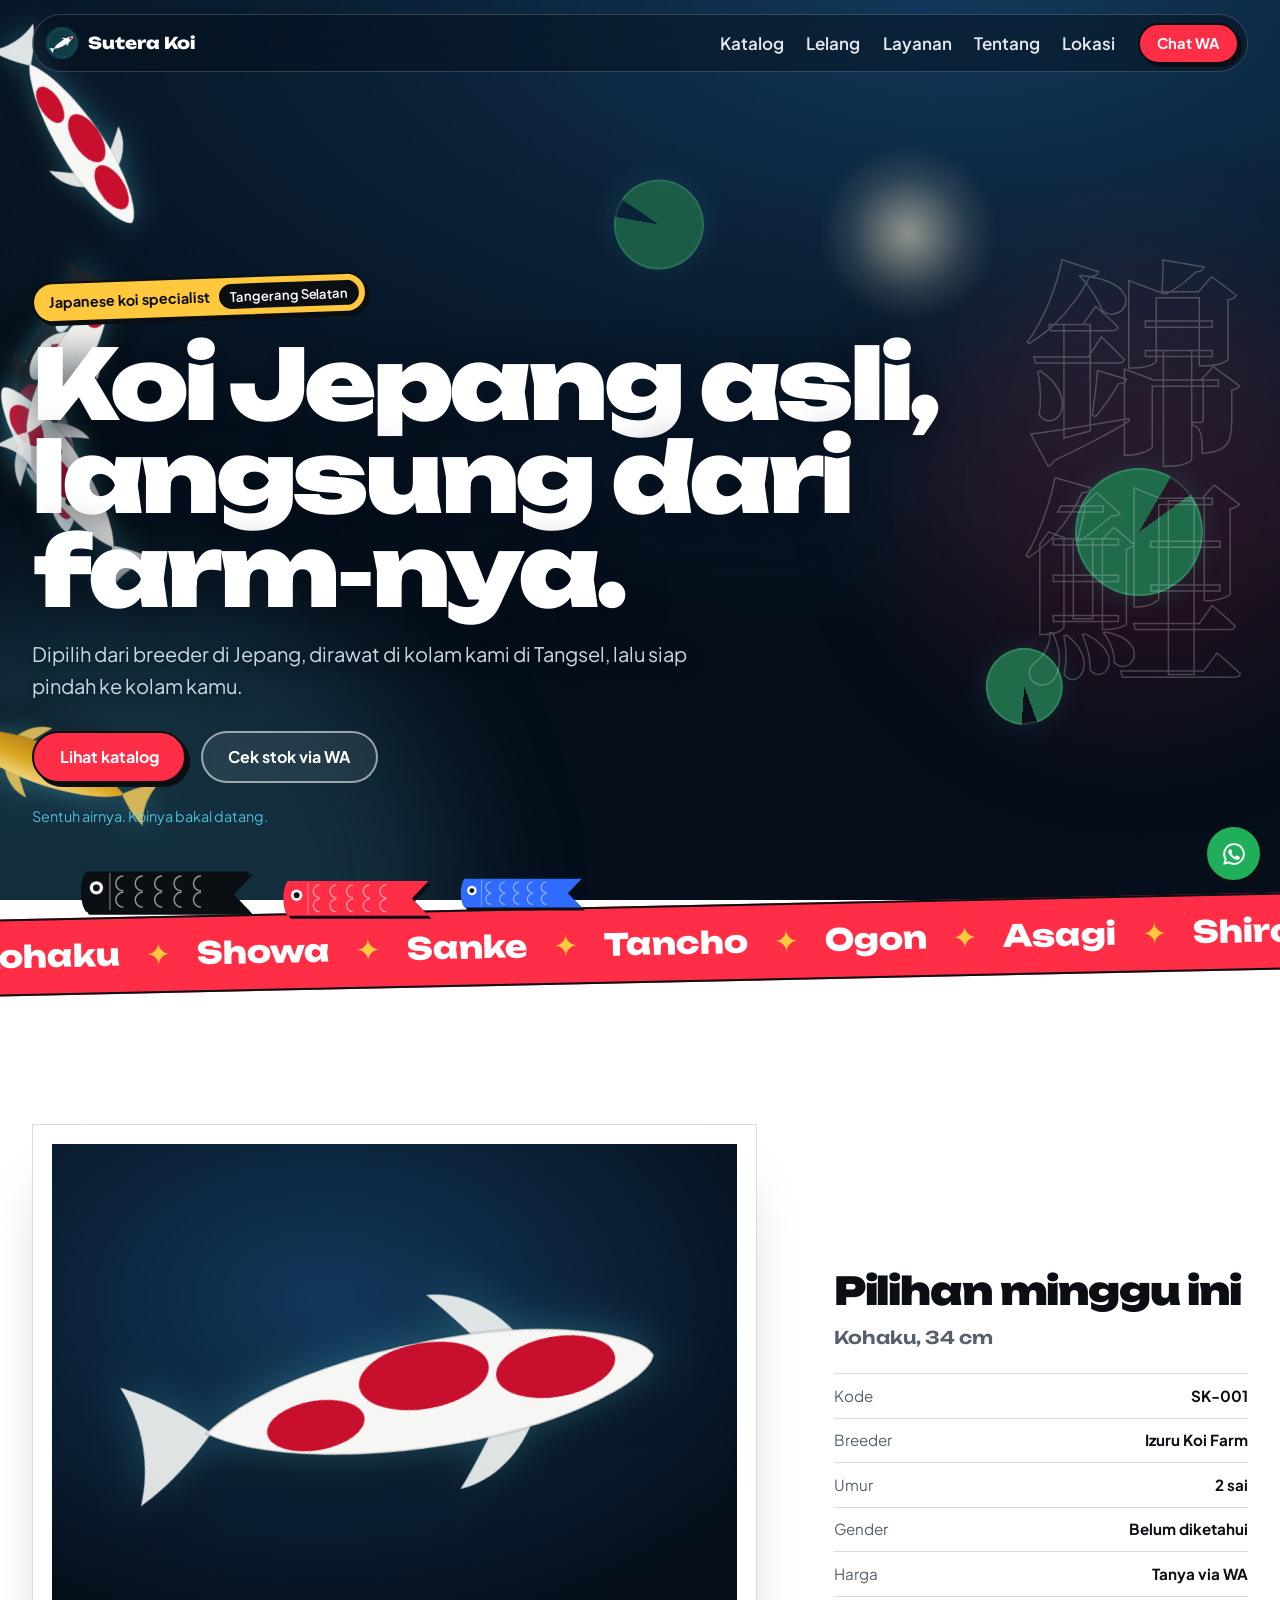
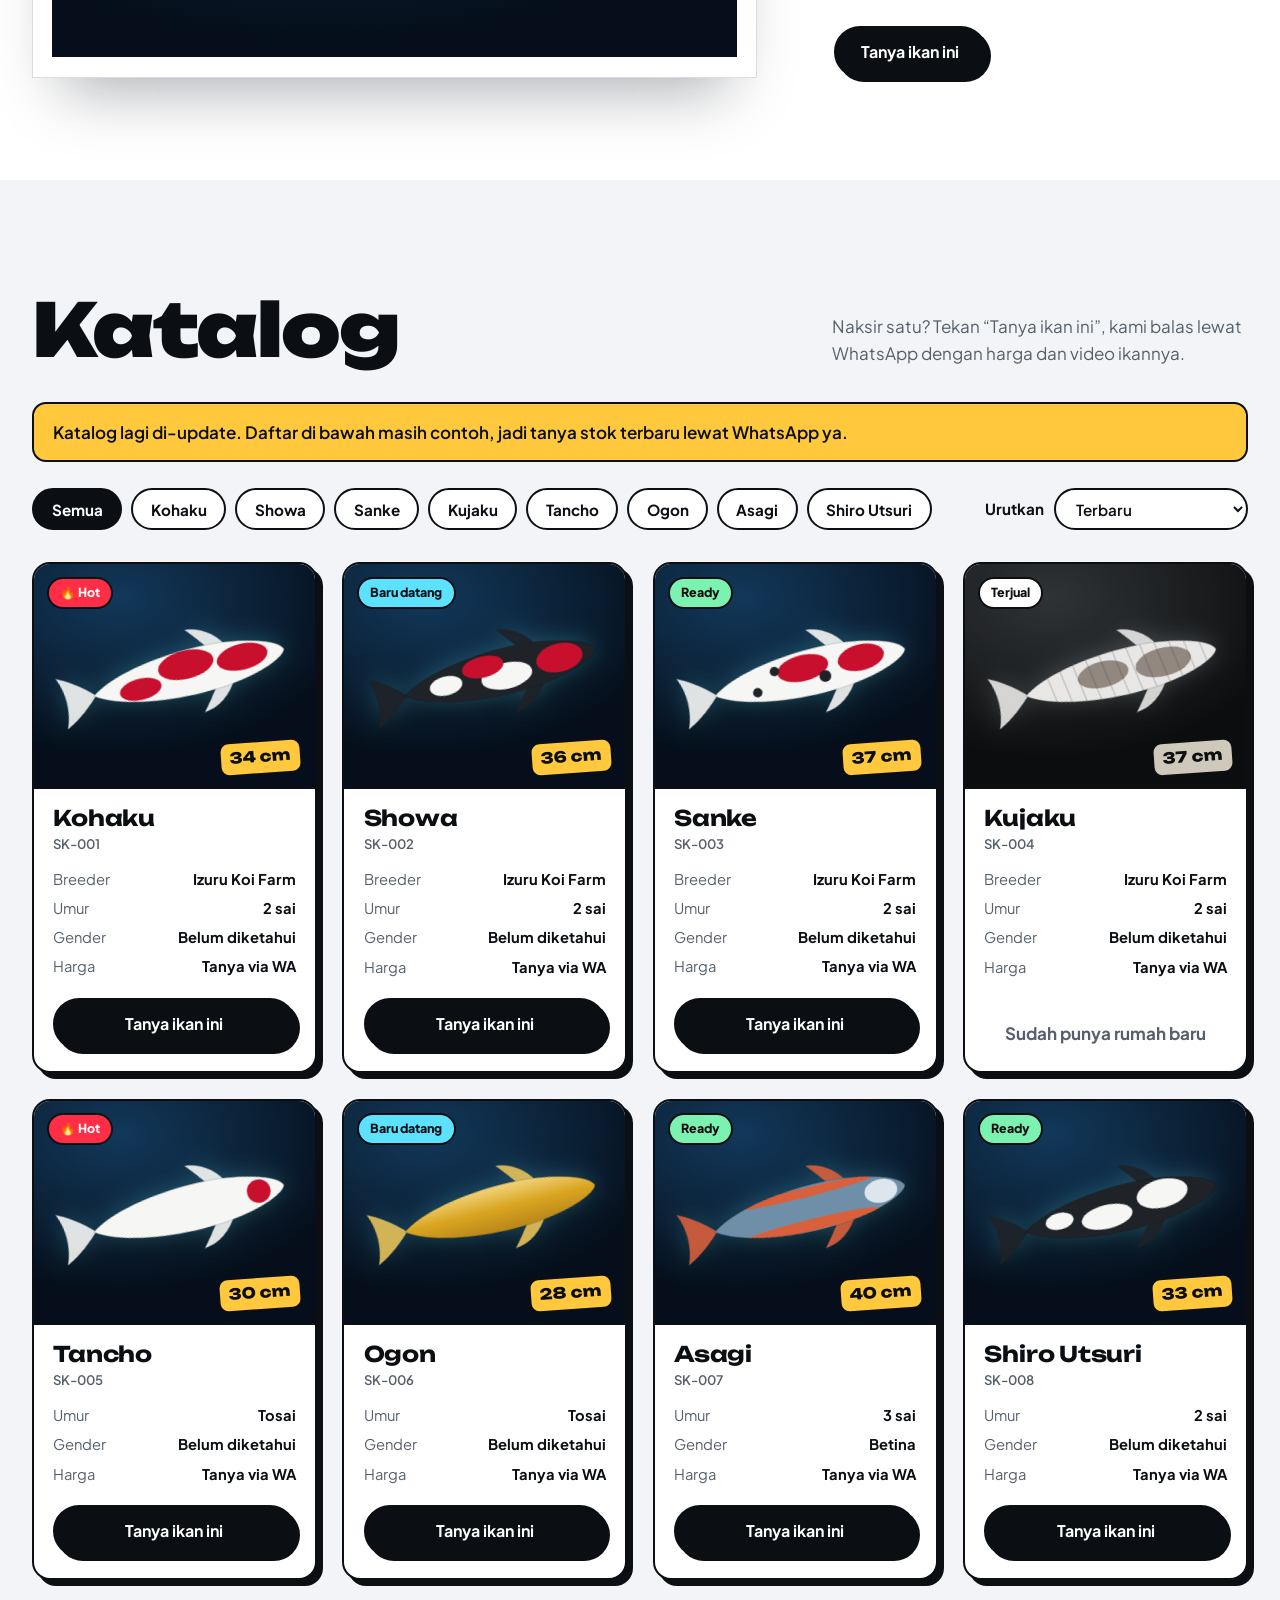
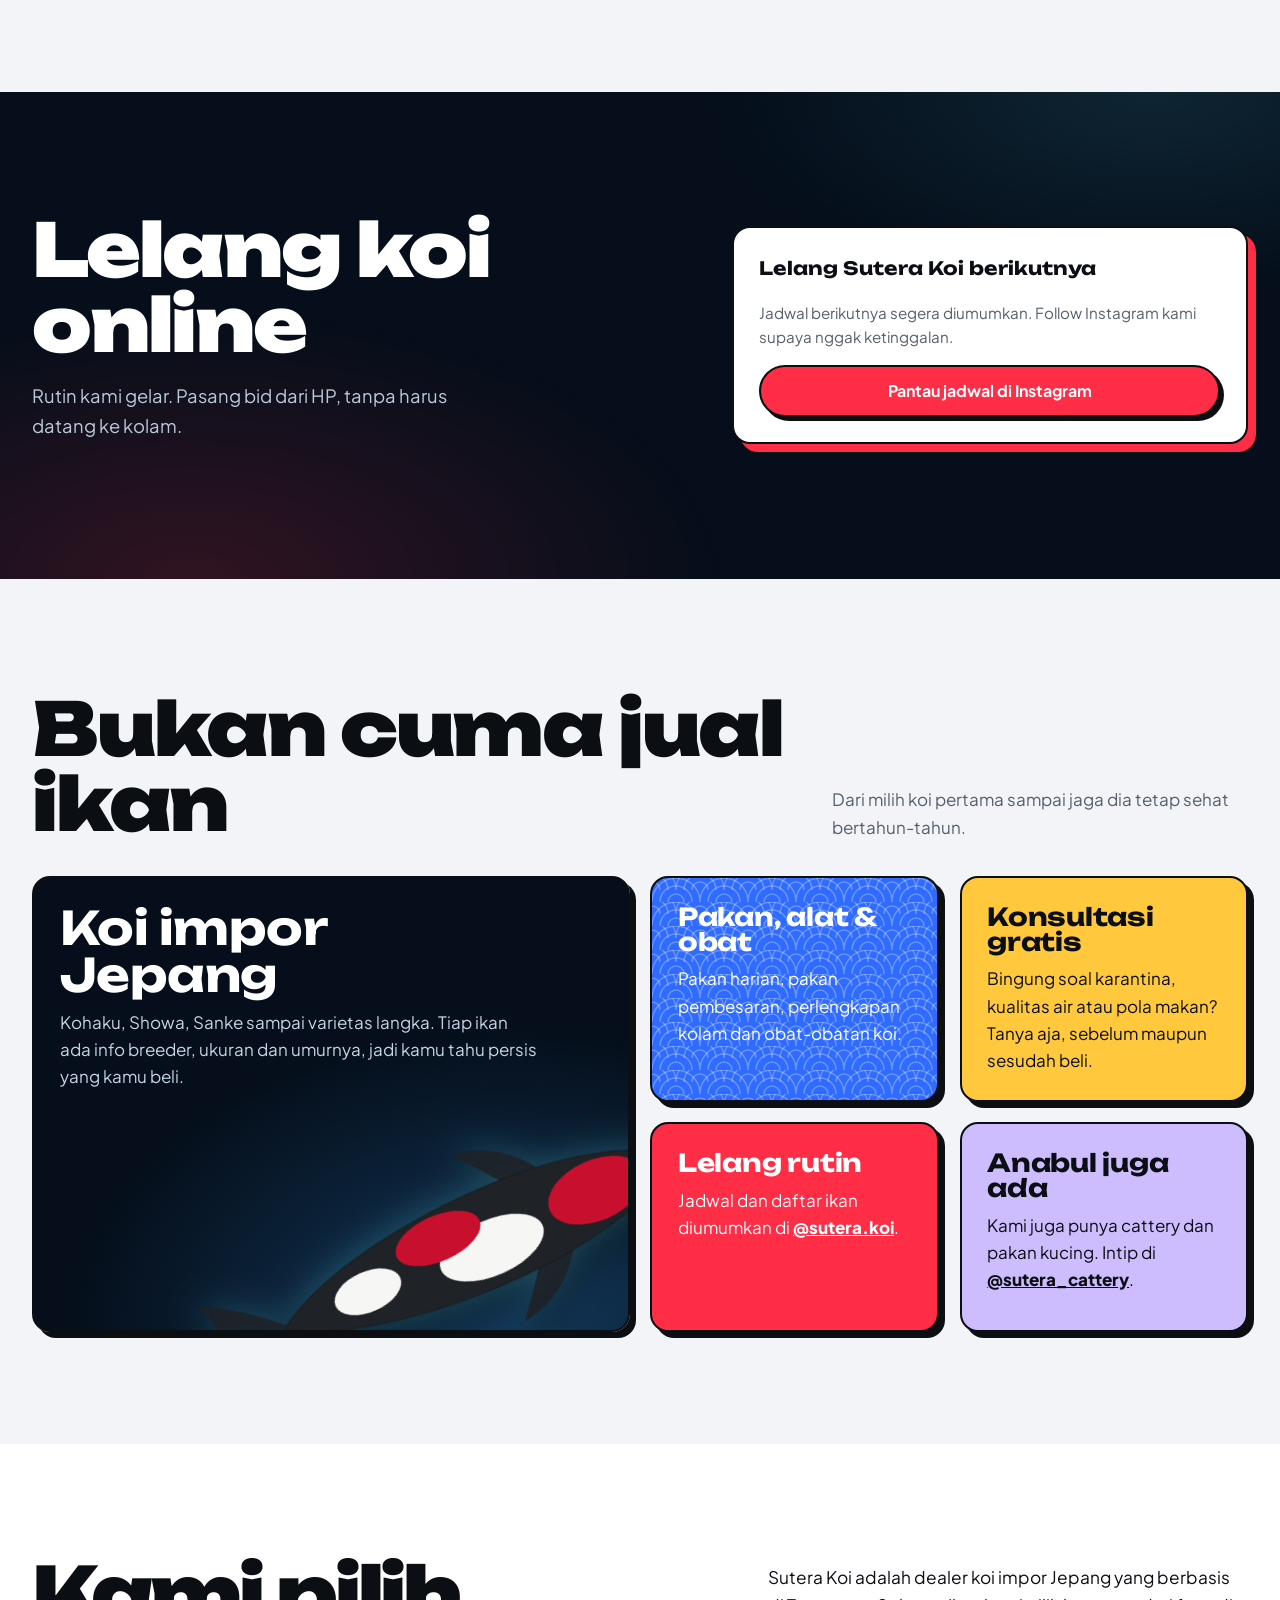
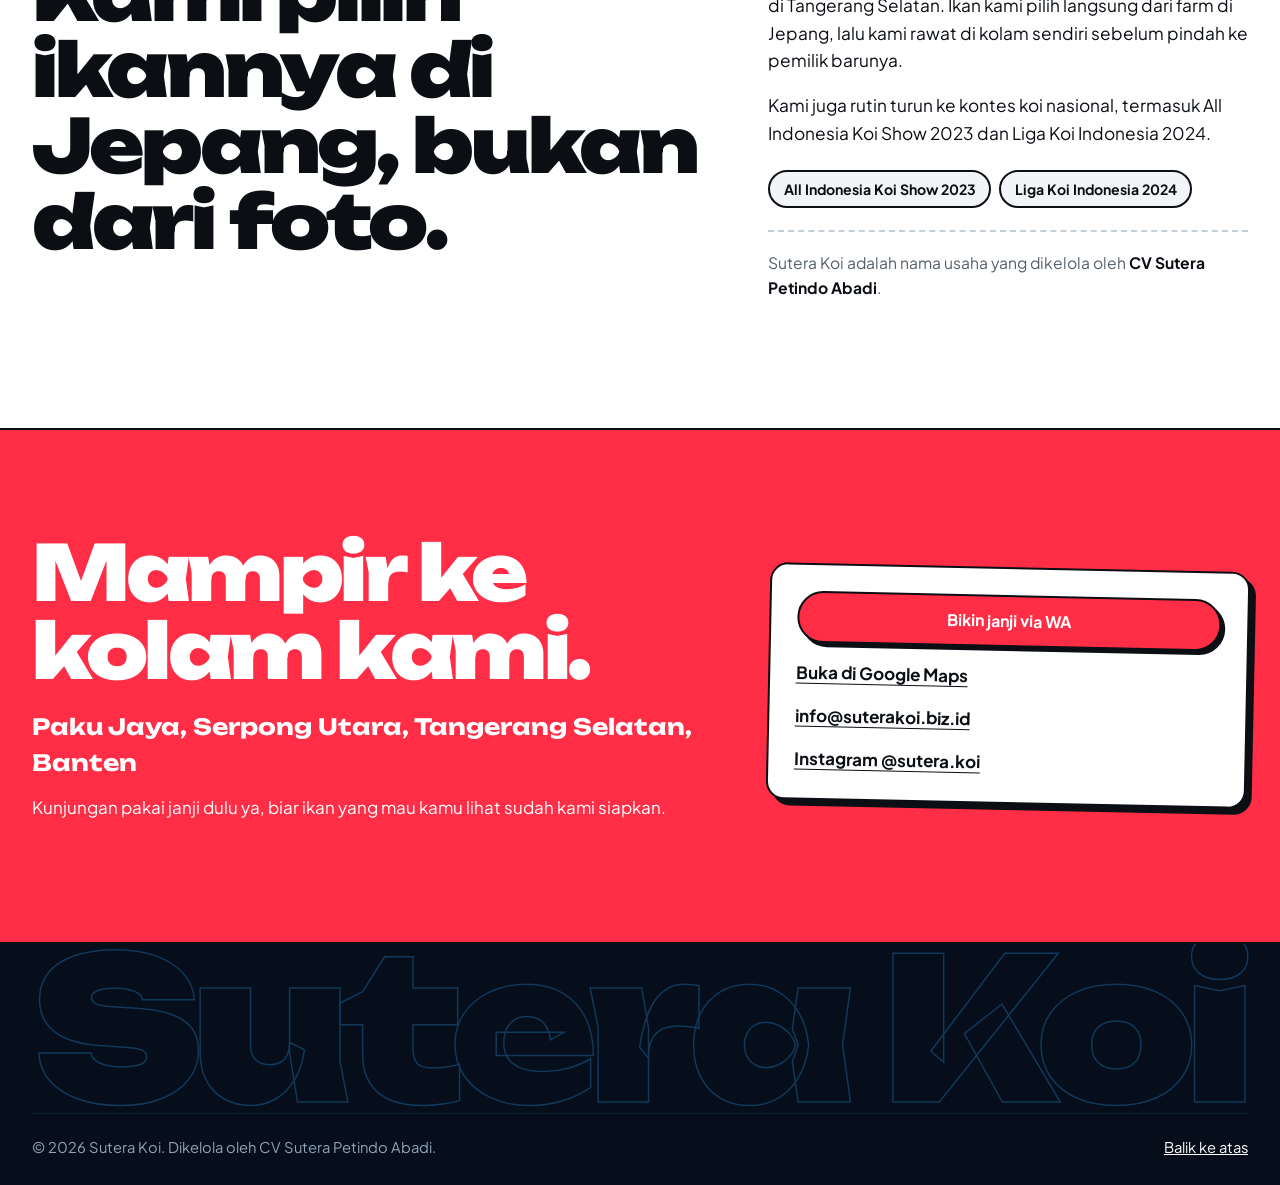
==== commit 79cf2a2c: "Desain gabungan: kolam malam, koinobori, galeri, lelang Hero kolam malam dengan koi bercahaya dan ri" ====
--- a/index.html
+++ b/index.html
@@ -4,17 +4,18 @@
   <meta charset="utf-8">
   <meta name="viewport" content="width=device-width, initial-scale=1">
   <title>Sutera Koi — Koi Jepang asli, langsung dari farm</title>
-  <meta name="description" content="Sutera Koi menyediakan ikan koi impor dari farm di Jepang, beserta pakan, peralatan dan obat koi. Berlokasi di Paku Jaya, Tangerang Selatan. Dikelola oleh CV Sutera Petindo Abadi.">
-  <meta name="theme-color" content="#062A3D">
+  <meta name="description" content="Sutera Koi menyediakan ikan koi impor dari farm di Jepang, lelang koi online, serta pakan, peralatan dan obat koi. Berlokasi di Paku Jaya, Tangerang Selatan. Dikelola oleh CV Sutera Petindo Abadi.">
+  <meta name="theme-color" content="#050E1A">
   <link rel="canonical" href="https://suterakoi.biz.id/">
   <link rel="icon" href="assets/img/logo-mark.svg" type="image/svg+xml">
   <meta property="og:type" content="website">
   <meta property="og:title" content="Sutera Koi — Koi Jepang asli, langsung dari farm">
-  <meta property="og:description" content="Koi impor dari farm di Jepang, pakan, peralatan dan obat koi. Dikelola oleh CV Sutera Petindo Abadi.">
+  <meta property="og:description" content="Koi impor dari farm di Jepang, lelang online, pakan, peralatan dan obat koi. Dikelola oleh CV Sutera Petindo Abadi.">
   <meta property="og:url" content="https://suterakoi.biz.id/">
   <link rel="preconnect" href="https://fonts.googleapis.com">
   <link rel="preconnect" href="https://fonts.gstatic.com" crossorigin>
   <link href="https://fonts.googleapis.com/css2?family=Plus+Jakarta+Sans:wght@400;500;600;700;800&family=Unbounded:wght@500;700;800;900&display=swap" rel="stylesheet">
+  <link href="https://fonts.googleapis.com/css2?family=Noto+Serif+JP:wght@900&text=%E9%8C%A6%E9%AF%89&display=swap" rel="stylesheet">
   <link rel="stylesheet" href="assets/css/style.css">
   <script type="application/ld+json">
   {
@@ -33,63 +34,122 @@
   <a class="skip" href="#isi">Lewati ke konten</a>
 
   <header class="nav">
-    <div class="nav__pill">
+    <div class="nav__bar">
       <a class="brand" href="#" aria-label="Sutera Koi, ke beranda">
-        <img src="assets/img/logo-mark.svg" alt="" width="36" height="36">
+        <img src="assets/img/logo-mark.svg" alt="" width="34" height="34">
         <span>Sutera Koi</span>
       </a>
       <button class="nav__toggle" aria-expanded="false" aria-controls="menu">Menu</button>
       <nav id="menu" class="nav__menu" aria-label="Navigasi utama">
         <a href="#katalog">Katalog</a>
+        <a href="#lelang">Lelang</a>
         <a href="#layanan">Layanan</a>
         <a href="#tentang">Tentang</a>
-        <a href="#kunjungi">Lokasi</a>
+        <a href="#lokasi">Lokasi</a>
         <a class="btn btn--red btn--sm js-wa" href="#" data-wa="Halo Sutera Koi, saya mau tanya soal ikan koi.">Chat WA</a>
       </nav>
     </div>
   </header>
 
   <main id="isi">
+    <!-- Kolam malam -->
     <section class="hero" id="pond">
       <div class="hero__water" aria-hidden="true">
-        <span class="caustic c1"></span><span class="caustic c2"></span>
+        <span class="moon"></span>
+        <span class="glow g1"></span><span class="glow g2"></span>
         <span class="lily l1"></span><span class="lily l2"></span><span class="lily l3"></span>
         <div class="school" id="school"></div>
-      </div>
+        <div class="ripples" id="ripples"></div>
+      </div>
+      <p class="kanji" aria-hidden="true">錦鯉</p>
 
       <div class="hero__content">
-        <span class="sticker sticker--yellow">Impor asli Jepang 🇯🇵</span>
-        <h1>Koi Jepang asli,<br>langsung dari farm&#8209;nya.</h1>
+        <p class="tag">Japanese koi specialist <span>Tangerang Selatan</span></p>
+        <h1>Koi Jepang asli, langsung dari farm&#8209;nya.</h1>
         <p class="hero__lead">Dipilih dari breeder di Jepang, dirawat di kolam kami di Tangsel, lalu siap pindah ke kolam kamu.</p>
         <div class="hero__actions">
           <a class="btn btn--red" href="#katalog">Lihat katalog</a>
-          <a class="btn btn--white js-wa" href="#" data-wa="Halo Sutera Koi, stok koi yang ready sekarang apa aja?">Cek stok via WA</a>
-        </div>
-        <p class="hero__hint" aria-hidden="true">Gerakin kursor atau sentuh layar, koinya bakal ngikutin.</p>
-      </div>
-      <span class="sticker sticker--round" aria-hidden="true">Japanese<br>koi<br>specialist</span>
-    </section>
-
-    <div class="marquee" aria-hidden="true">
-      <div class="marquee__track">
-        <span>Kohaku</span><span>Showa</span><span>Sanke</span><span>Tancho</span><span>Ogon</span><span>Asagi</span><span>Shiro Utsuri</span><span>Kujaku</span>
-        <span>Kohaku</span><span>Showa</span><span>Sanke</span><span>Tancho</span><span>Ogon</span><span>Asagi</span><span>Shiro Utsuri</span><span>Kujaku</span>
+          <a class="btn btn--glass js-wa" href="#" data-wa="Halo Sutera Koi, stok koi yang ready sekarang apa aja?">Cek stok via WA</a>
+        </div>
+        <p class="hero__hint" aria-hidden="true">Sentuh airnya. Koinya bakal datang.</p>
+      </div>
+    </section>
+
+    <!-- Koinobori -->
+    <div class="koinobori" aria-hidden="true">
+      <div class="koinobori__flags">
+        <svg class="flag f1" viewBox="0 0 240 70"><use href="#streamer" fill="#0B0F14"/><use href="#streamer-detail"/></svg>
+        <svg class="flag f2" viewBox="0 0 240 70"><use href="#streamer" fill="#FF2D46"/><use href="#streamer-detail"/></svg>
+        <svg class="flag f3" viewBox="0 0 240 70"><use href="#streamer" fill="#2F6BFF"/><use href="#streamer-detail"/></svg>
+      </div>
+      <div class="marquee">
+        <div class="marquee__track">
+          <span>Kohaku</span><span>Showa</span><span>Sanke</span><span>Tancho</span><span>Ogon</span><span>Asagi</span><span>Shiro Utsuri</span><span>Kujaku</span>
+          <span>Kohaku</span><span>Showa</span><span>Sanke</span><span>Tancho</span><span>Ogon</span><span>Asagi</span><span>Shiro Utsuri</span><span>Kujaku</span>
+        </div>
       </div>
     </div>
 
+    <!-- Galeri: ikan pilihan -->
+    <section class="gallery" id="unggulan" hidden>
+      <div class="wrap gallery__grid">
+        <figure class="artwork">
+          <div class="artwork__canvas" id="feat-pic"></div>
+        </figure>
+        <div class="placard">
+          <h2>Pilihan minggu ini</h2>
+          <p class="placard__title" id="feat-title"></p>
+          <dl id="feat-meta"></dl>
+          <a class="btn btn--ink" id="feat-cta" href="#" target="_blank" rel="noopener">Tanya ikan ini</a>
+        </div>
+      </div>
+    </section>
+
+    <!-- Katalog -->
     <section id="katalog" class="section">
       <div class="wrap">
         <div class="head">
-          <h2>Katalog koi</h2>
-          <p>Naksir satu? Klik “Tanya ikan ini”, kami balas lewat WhatsApp dengan harga dan video ikannya.</p>
+          <h2>Katalog</h2>
+          <p>Naksir satu? Tekan “Tanya ikan ini”, kami balas lewat WhatsApp dengan harga dan video ikannya.</p>
         </div>
         <p class="notice" id="catalog-notice" hidden>Katalog lagi di-update. Daftar di bawah masih contoh, jadi tanya stok terbaru lewat WhatsApp ya.</p>
-        <div class="filters" role="group" aria-label="Saring berdasarkan varietas" id="filters"></div>
+        <div class="toolbar">
+          <div class="filters" role="group" aria-label="Saring berdasarkan varietas" id="filters"></div>
+          <label class="sort">Urutkan
+            <select id="sort">
+              <option value="default">Terbaru</option>
+              <option value="besar">Ukuran terbesar</option>
+              <option value="kecil">Ukuran terkecil</option>
+            </select>
+          </label>
+        </div>
         <ul class="catalog" id="catalog" aria-live="polite"></ul>
         <p class="empty" id="catalog-empty" hidden>Varietas ini lagi kosong. Tanya lewat WhatsApp, stok baru datang berkala.</p>
       </div>
     </section>
 
+    <!-- Lelang -->
+    <section id="lelang" class="auction">
+      <div class="wrap auction__grid">
+        <div>
+          <h2>Lelang koi online</h2>
+          <p class="auction__lead">Rutin kami gelar. Pasang bid dari HP, tanpa harus datang ke kolam.</p>
+        </div>
+        <div class="countdown-card">
+          <p class="countdown-card__title" id="auction-title"></p>
+          <div class="countdown" id="countdown" hidden>
+            <div><span id="cd-d">00</span><small>hari</small></div>
+            <div><span id="cd-h">00</span><small>jam</small></div>
+            <div><span id="cd-m">00</span><small>menit</small></div>
+            <div><span id="cd-s">00</span><small>detik</small></div>
+          </div>
+          <p class="countdown-card__note" id="auction-note"></p>
+          <a class="btn btn--red btn--block" id="auction-cta" href="#" target="_blank" rel="noopener">Lihat info lelang</a>
+        </div>
+      </div>
+    </section>
+
+    <!-- Layanan -->
     <section id="layanan" class="section section--paper">
       <div class="wrap">
         <div class="head">
@@ -97,22 +157,22 @@
           <p>Dari milih koi pertama sampai jaga dia tetap sehat bertahun-tahun.</p>
         </div>
         <div class="bento">
-          <article class="tile tile--navy tile--wide">
+          <article class="tile tile--night tile--wide">
             <h3>Koi impor Jepang</h3>
             <p>Kohaku, Showa, Sanke sampai varietas langka. Tiap ikan ada info breeder, ukuran dan umurnya, jadi kamu tahu persis yang kamu beli.</p>
-            <div class="tile__koi" data-koi="kohaku"></div>
-          </article>
-          <article class="tile tile--red">
-            <h3>Lelang online</h3>
-            <p>Rutin tiap periode. Jadwal dan daftar ikan diumumkan di <a class="js-ig" href="#">@sutera.koi</a>.</p>
-          </article>
-          <article class="tile tile--yellow">
+            <div class="tile__koi" data-koi="showa"></div>
+          </article>
+          <article class="tile tile--wave">
             <h3>Pakan, alat &amp; obat</h3>
             <p>Pakan harian, pakan pembesaran, perlengkapan kolam dan obat-obatan koi.</p>
           </article>
-          <article class="tile tile--white">
+          <article class="tile tile--yellow">
             <h3>Konsultasi gratis</h3>
             <p>Bingung soal karantina, kualitas air atau pola makan? Tanya aja, sebelum maupun sesudah beli.</p>
+          </article>
+          <article class="tile tile--red">
+            <h3>Lelang rutin</h3>
+            <p>Jadwal dan daftar ikan diumumkan di <a class="js-ig" href="#">@sutera.koi</a>.</p>
           </article>
           <article class="tile tile--lilac">
             <h3>Anabul juga ada</h3>
@@ -122,8 +182,9 @@
       </div>
     </section>
 
-    <section id="tentang" class="section">
-      <div class="wrap about">
+    <!-- Tentang -->
+    <section id="tentang" class="section about">
+      <div class="wrap about__grid">
         <h2 class="about__big">Kami pilih ikannya di Jepang, bukan dari foto.</h2>
         <div class="about__body">
           <p>Sutera Koi adalah dealer koi impor Jepang yang berbasis di Tangerang Selatan. Ikan kami pilih langsung dari farm di Jepang, lalu kami rawat di kolam sendiri sebelum pindah ke pemilik barunya.</p>
@@ -131,14 +192,14 @@
           <ul class="chips">
             <li>All Indonesia Koi Show 2023</li>
             <li>Liga Koi Indonesia 2024</li>
-            <li>Tangerang Selatan</li>
           </ul>
           <p class="legal">Sutera Koi adalah nama usaha yang dikelola oleh <strong>CV Sutera Petindo Abadi</strong>.</p>
         </div>
       </div>
     </section>
 
-    <section id="kunjungi" class="visit">
+    <!-- Lokasi -->
+    <section id="lokasi" class="visit">
       <div class="wrap visit__grid">
         <div>
           <h2>Mampir ke kolam kami.</h2>
@@ -146,8 +207,8 @@
           <p>Kunjungan pakai janji dulu ya, biar ikan yang mau kamu lihat sudah kami siapkan.</p>
         </div>
         <ul class="contact">
-          <li><a class="btn btn--white js-wa" href="#" data-wa="Halo Sutera Koi, saya mau bikin janji kunjungan ke kolam.">Bikin janji via WA</a></li>
-          <li><a class="js-maps" href="#" target="_blank" rel="noopener">Buka di Google Maps</a></li>
+          <li><a class="btn btn--red btn--block js-wa" href="#" data-wa="Halo Sutera Koi, saya mau bikin janji kunjungan ke kolam.">Bikin janji via WA</a></li>
+          <li><a class="js-maps" href="#">Buka di Google Maps</a></li>
           <li><a class="js-email" href="#"></a></li>
           <li><a class="js-ig" href="#">Instagram @sutera.koi</a></li>
         </ul>
@@ -169,6 +230,19 @@
     <svg viewBox="0 0 24 24" width="26" height="26" aria-hidden="true"><path fill="currentColor" d="M12 2a10 10 0 0 0-8.6 15.1L2 22l5-1.3A10 10 0 1 0 12 2Zm0 18.2a8.2 8.2 0 0 1-4.2-1.2l-.3-.2-3 .8.8-2.9-.2-.3A8.2 8.2 0 1 1 12 20.2Zm4.5-6.1c-.2-.1-1.5-.7-1.7-.8-.2-.1-.4-.1-.6.1l-.8 1c-.1.2-.3.2-.5.1a6.7 6.7 0 0 1-3.3-2.9c-.2-.4.2-.4.7-1.3.1-.2 0-.3 0-.4l-.8-1.9c-.2-.5-.4-.4-.6-.4h-.5a1 1 0 0 0-.7.3 3 3 0 0 0-.9 2.2 5.2 5.2 0 0 0 1.1 2.7 11.8 11.8 0 0 0 4.5 4c1.7.7 2.3.8 3.2.6.5-.1 1.5-.6 1.7-1.2.2-.6.2-1.1.2-1.2-.1-.1-.3-.2-.5-.3Z"/></svg>
   </a>
 
+  <!-- Bentuk bendera koinobori -->
+  <svg width="0" height="0" style="position:absolute" aria-hidden="true">
+    <defs>
+      <path id="streamer" d="M12,8 H232 L206,35 L232,62 H12 C3,50 3,20 12,8 Z"/>
+      <g id="streamer-detail" fill="none" stroke="#fff" stroke-opacity=".55" stroke-width="2">
+        <path d="M44,10 V60" stroke-opacity=".35"/>
+        <path d="M62,14 a10,10 0 0 0 0,20 M62,36 a10,10 0 0 0 0,20 M88,14 a10,10 0 0 0 0,20 M88,36 a10,10 0 0 0 0,20 M114,14 a10,10 0 0 0 0,20 M114,36 a10,10 0 0 0 0,20 M140,14 a10,10 0 0 0 0,20 M140,36 a10,10 0 0 0 0,20 M166,14 a10,10 0 0 0 0,20 M166,36 a10,10 0 0 0 0,20"/>
+        <circle cx="26" cy="30" r="9" fill="#fff" fill-opacity=".95" stroke="none"/>
+        <circle cx="26" cy="30" r="4.5" fill="#0B0F14" stroke="none"/>
+      </g>
+    </defs>
+  </svg>
+
   <script src="assets/js/config.js"></script>
   <script src="assets/js/koi.js"></script>
   <script src="assets/js/main.js"></script>
--- a/assets/css/style.css
+++ b/assets/css/style.css
@@ -1,22 +1,25 @@
 :root {
-  --navy: #062A3D;
-  --navy-2: #0B3E57;
-  --navy-3: #14607F;
-  --red: #F0263F;
-  --red-d: #C8102E;
-  --yellow: #FFD23F;
+  --night: #050E1A;
+  --night-2: #0A1F33;
+  --night-3: #12385A;
+  --aqua: #5CE1FF;
+  --red: #FF2D46;
+  --red-d: #D8142C;
+  --blue: #2F6BFF;
+  --yellow: #FFC83D;
   --lilac: #CDBDFF;
   --white: #FFFFFF;
-  --paper: #EEF2F7;
-  --ink: #0A1A24;
-  --muted: #4E5F6B;
+  --paper: #F2F4F7;
+  --ink: #0B0F14;
+  --muted: #55606C;
 
   --display: "Unbounded", "Arial Black", system-ui, sans-serif;
   --sans: "Plus Jakarta Sans", system-ui, -apple-system, "Segoe UI", sans-serif;
-
-  --wrap: 1200px;
+  --jp: "Noto Serif JP", "Hiragino Mincho ProN", "Yu Mincho", serif;
+
+  --wrap: 1240px;
   --gap: clamp(1.1rem, 3vw, 2rem);
-  --r: 20px;
+  --r: 18px;
   --border: 2.5px solid var(--ink);
   --pop: 6px 6px 0 var(--ink);
 }
@@ -26,204 +29,195 @@
 *::after { box-sizing: border-box; }
 
 html { scroll-behavior: smooth; scroll-padding-top: 6rem; }
-
 body {
-  margin: 0;
-  font-family: var(--sans);
-  font-size: 1.0625rem;
-  line-height: 1.6;
-  color: var(--ink);
-  background: var(--white);
-  -webkit-font-smoothing: antialiased;
-}
-
+  margin: 0; font-family: var(--sans); font-size: 1.0625rem; line-height: 1.6;
+  color: var(--ink); background: var(--white); -webkit-font-smoothing: antialiased;
+}
 img, svg { display: block; max-width: 100%; }
 a { color: inherit; }
 p { margin: 0 0 1em; }
-h1, h2, h3 { font-family: var(--display); line-height: 1.05; margin: 0; letter-spacing: -.02em; }
-h2 { font-size: clamp(2rem, 5vw, 3.6rem); font-weight: 800; }
+h1, h2, h3 { font-family: var(--display); line-height: 1.02; margin: 0; letter-spacing: -.03em; }
+h2 { font-size: clamp(2.2rem, 6vw, 4.6rem); font-weight: 900; }
 h3 { font-size: 1.2rem; font-weight: 700; letter-spacing: -.01em; }
+[hidden] { display: none !important; }
 
 :focus-visible { outline: 3px solid var(--yellow); outline-offset: 3px; border-radius: 6px; }
-
 .wrap { width: min(100% - 2 * var(--gap), var(--wrap)); margin-inline: auto; }
-
-.skip {
-  position: absolute; left: 1rem; top: -4rem; z-index: 100;
-  background: var(--ink); color: #fff; padding: .6rem 1rem; border-radius: 8px;
-}
+.skip { position: absolute; left: 1rem; top: -4rem; z-index: 100; background: var(--ink); color: #fff; padding: .6rem 1rem; border-radius: 8px; }
 .skip:focus { top: 1rem; }
 
 /* ---------- Tombol ---------- */
 .btn {
   display: inline-flex; align-items: center; justify-content: center; gap: .5rem;
-  min-height: 3.25rem; padding: 0 1.6rem;
-  font: 700 1rem/1 var(--sans);
-  text-decoration: none;
-  border: var(--border); border-radius: 999px;
-  box-shadow: 4px 4px 0 var(--ink);
+  min-height: 3.25rem; padding: 0 1.6rem; font: 700 1rem/1 var(--sans); text-decoration: none;
+  border: var(--border); border-radius: 999px; box-shadow: 4px 4px 0 var(--ink); cursor: pointer;
   transition: transform .12s, box-shadow .12s, background-color .12s;
 }
 .btn:hover { transform: translate(-2px, -2px); box-shadow: 6px 6px 0 var(--ink); }
 .btn:active { transform: translate(3px, 3px); box-shadow: 0 0 0 var(--ink); }
 .btn--red { background: var(--red); color: #fff; }
-.btn--white { background: var(--white); color: var(--ink); }
+.btn--ink { background: var(--ink); color: #fff; }
+.btn--glass {
+  background: rgba(255, 255, 255, .08); color: #fff; border-color: rgba(255, 255, 255, .55);
+  box-shadow: none; backdrop-filter: blur(6px);
+}
+.btn--glass:hover { background: rgba(255, 255, 255, .16); box-shadow: none; }
 .btn--sm { min-height: 2.6rem; padding: 0 1.1rem; font-size: .92rem; box-shadow: 3px 3px 0 var(--ink); }
 .btn--block { width: 100%; }
 
-/* ---------- Navigasi melayang ---------- */
+/* ---------- Navigasi ---------- */
 .nav { position: fixed; top: .9rem; left: 0; right: 0; z-index: 50; padding-inline: var(--gap); pointer-events: none; }
-.nav__pill {
-  pointer-events: auto;
-  max-width: var(--wrap); margin-inline: auto;
+.nav__bar {
+  pointer-events: auto; position: relative; max-width: var(--wrap); margin-inline: auto;
   display: flex; align-items: center; justify-content: space-between; gap: 1rem;
-  padding: .45rem .5rem .45rem .7rem;
-  background: rgba(255, 255, 255, .92); backdrop-filter: blur(10px);
-  border: var(--border); border-radius: 999px;
-  position: relative;
-}
-.brand { display: flex; align-items: center; gap: .55rem; text-decoration: none; font-family: var(--display); font-weight: 800; font-size: 1.05rem; }
-.nav__menu { display: flex; align-items: center; gap: 1.5rem; }
-.nav__menu a:not(.btn) { text-decoration: none; font-weight: 600; }
-.nav__menu a:not(.btn):hover { color: var(--red-d); }
-.nav__toggle {
-  display: none; font: 700 .92rem var(--sans); color: var(--ink);
-  background: var(--yellow); border: var(--border); border-radius: 999px; padding: .5rem 1.1rem; cursor: pointer;
-}
-
-@media (max-width: 860px) {
+  padding: .45rem .5rem .45rem .75rem; border-radius: 999px;
+  color: #fff; background: rgba(5, 14, 26, .45); border: 1.5px solid rgba(255, 255, 255, .18);
+  backdrop-filter: blur(14px); transition: background-color .25s, color .25s, border-color .25s;
+}
+.nav.is-light .nav__bar { color: var(--ink); background: rgba(255, 255, 255, .94); border: var(--border); }
+.brand { display: flex; align-items: center; gap: .55rem; text-decoration: none; font-family: var(--display); font-weight: 800; font-size: 1.02rem; }
+.nav__menu { display: flex; align-items: center; gap: 1.4rem; }
+.nav__menu a:not(.btn) { text-decoration: none; font-weight: 600; opacity: .9; }
+.nav__menu a:not(.btn):hover { opacity: 1; text-decoration: underline; text-underline-offset: 5px; text-decoration-thickness: 2px; }
+.nav__toggle { display: none; font: 700 .92rem var(--sans); color: var(--ink); background: var(--yellow); border: var(--border); border-radius: 999px; padding: .5rem 1.1rem; cursor: pointer; }
+@media (max-width: 900px) {
   .nav__toggle { display: inline-block; }
   .nav__menu {
     position: absolute; top: calc(100% + .6rem); left: 0; right: 0;
-    flex-direction: column; align-items: stretch; gap: 0;
-    background: var(--white); border: var(--border); border-radius: var(--r);
-    box-shadow: var(--pop); padding: .6rem 1.2rem 1.2rem;
-    display: none;
+    flex-direction: column; align-items: stretch; gap: 0; color: var(--ink);
+    background: var(--white); border: var(--border); border-radius: var(--r); box-shadow: var(--pop);
+    padding: .6rem 1.2rem 1.2rem; display: none;
   }
   .nav__menu.is-open { display: flex; }
   .nav__menu a:not(.btn) { padding: .9rem 0; border-bottom: 1.5px solid var(--paper); font-size: 1.1rem; }
   .nav__menu .btn { margin-top: 1rem; }
 }
 
-/* ---------- Hero: kolam ---------- */
+/* ---------- Hero: kolam malam ---------- */
 .hero {
-  position: relative; overflow: hidden;
-  min-height: min(100svh, 900px);
-  display: flex; align-items: flex-end;
+  position: relative; overflow: hidden; isolation: isolate;
+  min-height: min(100svh, 940px); display: flex; align-items: flex-end;
   padding: 8rem 0 clamp(2.5rem, 6vw, 4.5rem);
-  background: radial-gradient(120% 80% at 70% 10%, var(--navy-3) 0%, var(--navy-2) 35%, var(--navy) 75%);
-  color: var(--white);
-  touch-action: pan-y;
-}
-.hero__water { position: absolute; inset: 0; }
-.caustic {
-  position: absolute; border-radius: 50%; filter: blur(60px); opacity: .45;
-  background: radial-gradient(circle, #3FA6C9 0%, transparent 70%);
-}
-.c1 { width: 55vw; height: 55vw; left: -12vw; top: -18vw; }
-.c2 { width: 40vw; height: 40vw; right: -8vw; bottom: -14vw; opacity: .3; }
+  background: radial-gradient(130% 90% at 75% 0%, var(--night-3) 0%, var(--night-2) 38%, var(--night) 78%);
+  color: #fff; touch-action: pan-y;
+}
+.hero__water { position: absolute; inset: 0; z-index: -1; }
+.moon {
+  position: absolute; right: 22%; top: 16%; width: clamp(120px, 14vw, 220px); aspect-ratio: 1; border-radius: 50%;
+  background: radial-gradient(circle, rgba(255, 244, 214, .55) 0%, rgba(255, 244, 214, .12) 45%, transparent 70%);
+  filter: blur(4px);
+}
+.glow { position: absolute; border-radius: 50%; filter: blur(70px); }
+.g1 { width: 50vw; height: 50vw; left: -15vw; bottom: -25vw; background: rgba(92, 225, 255, .16); }
+.g2 { width: 34vw; height: 34vw; right: -6vw; top: 30%; background: rgba(255, 45, 70, .12); }
 .lily {
   position: absolute; border-radius: 50%;
-  background: conic-gradient(from 30deg, transparent 0 24deg, #2E8A5F 24deg 360deg);
-  box-shadow: inset 0 0 0 3px rgba(255, 255, 255, .08), 0 14px 26px rgba(0, 0, 0, .3);
-}
-.l1 { width: clamp(90px, 11vw, 170px); aspect-ratio: 1; right: 7%; top: 22%; }
-.l2 { width: clamp(60px, 7vw, 110px); aspect-ratio: 1; right: 18%; top: 44%; rotate: 130deg; background: conic-gradient(from 30deg, transparent 0 28deg, #3BA472 28deg 360deg); }
-.l3 { width: clamp(70px, 8vw, 120px); aspect-ratio: 1; left: 44%; bottom: 8%; rotate: 250deg; }
-
-.school { position: absolute; inset: 0; }
+  background: conic-gradient(from 30deg, transparent 0 24deg, #1F6B4A 24deg 360deg);
+  box-shadow: inset 0 0 0 2px rgba(124, 242, 176, .18), 0 0 30px rgba(92, 225, 255, .12);
+}
+.l1 { width: clamp(90px, 10vw, 160px); aspect-ratio: 1; right: 6%; top: 52%; }
+.l2 { width: clamp(56px, 6vw, 100px); aspect-ratio: 1; right: 17%; top: 72%; rotate: 130deg; }
+.l3 { width: clamp(64px, 7vw, 110px); aspect-ratio: 1; left: 48%; top: 20%; rotate: 250deg; opacity: .8; }
+.school, .ripples { position: absolute; inset: 0; }
 .fish { position: absolute; left: 0; top: 0; will-change: transform; }
-.fish__body { transform-origin: 75% 50%; animation: wiggle .8s ease-in-out infinite alternate; filter: drop-shadow(0 22px 14px rgba(0, 0, 0, .35)); }
+.fish__body {
+  transform-origin: 75% 50%; animation: wiggle .8s ease-in-out infinite alternate;
+  filter: drop-shadow(0 0 14px rgba(92, 225, 255, .35)) drop-shadow(0 20px 14px rgba(0, 0, 0, .5));
+}
 @keyframes wiggle { from { transform: rotate(-4deg) scaleY(.96); } to { transform: rotate(4deg) scaleY(1.02); } }
-
+.ripple {
+  position: absolute; width: 90px; height: 90px; margin: -45px 0 0 -45px; border-radius: 50%;
+  border: 1.5px solid rgba(92, 225, 255, .55); animation: ripple 1.4s ease-out forwards; pointer-events: none;
+}
+.ripple--big { width: 220px; height: 220px; margin: -110px 0 0 -110px; border-width: 2px; }
+@keyframes ripple { from { scale: .1; opacity: 1; } to { scale: 1; opacity: 0; } }
+
+.kanji {
+  position: absolute; right: clamp(.5rem, 3vw, 3rem); top: 50%; translate: 0 -46%; margin: 0;
+  writing-mode: vertical-rl; white-space: nowrap; font-family: var(--jp); font-weight: 900; line-height: 1;
+  font-size: clamp(6rem, 17vw, 16rem); color: transparent; -webkit-text-stroke: 1.5px rgba(255, 255, 255, .22);
+  pointer-events: none; user-select: none;
+}
 .hero__content { position: relative; z-index: 2; width: min(100% - 2 * var(--gap), var(--wrap)); margin-inline: auto; pointer-events: none; }
 .hero__content a { pointer-events: auto; }
+.tag {
+  display: inline-flex; align-items: center; gap: .6rem; margin: 0; padding: .35rem .4rem .35rem .9rem;
+  font-weight: 700; font-size: .9rem; color: var(--ink); background: var(--yellow);
+  border: var(--border); border-radius: 999px; box-shadow: 3px 3px 0 var(--ink); rotate: -2deg;
+}
+.tag span { background: var(--ink); color: #fff; border-radius: 999px; padding: .15rem .65rem; font-weight: 600; font-size: .82rem; }
 .hero h1 {
-  font-size: clamp(2.5rem, 7.2vw, 6.4rem); font-weight: 900; line-height: .98; letter-spacing: -.035em;
-  max-width: 14ch; margin: 1.1rem 0 1.3rem;
-  text-shadow: 0 4px 30px rgba(6, 42, 61, .55);
-}
-.hero__lead { font-size: clamp(1.05rem, 1.6vw, 1.25rem); max-width: 44ch; color: #D6E6EE; text-shadow: 0 2px 16px rgba(6, 42, 61, .8); }
+  font-size: clamp(2.6rem, 7.6vw, 7rem); font-weight: 900; line-height: .96; letter-spacing: -.045em;
+  max-width: 13ch; margin: 1.2rem 0 1.3rem; text-shadow: 0 6px 40px rgba(5, 14, 26, .7);
+}
+.hero__lead { font-size: clamp(1.05rem, 1.6vw, 1.25rem); max-width: 44ch; color: #C8D9E6; text-shadow: 0 2px 16px rgba(5, 14, 26, .9); }
 .hero__actions { display: flex; flex-wrap: wrap; gap: .9rem; margin-top: 1.8rem; }
-.hero__hint { margin: 1.4rem 0 0; font-size: .9rem; color: #8FB3C4; }
-
-.sticker {
-  display: inline-block; font-weight: 800; color: var(--ink);
-  border: var(--border); box-shadow: 3px 3px 0 var(--ink);
-}
-.sticker--yellow { background: var(--yellow); padding: .45rem .95rem; border-radius: 999px; rotate: -3deg; font-size: .95rem; }
-.sticker--round {
-  position: absolute; z-index: 2; right: clamp(1rem, 6vw, 6rem); top: 7.5rem;
-  width: 8.5rem; height: 8.5rem; border-radius: 50%;
-  display: grid; place-items: center; text-align: center;
-  background: var(--red); color: #fff; rotate: 12deg;
-  font-family: var(--display); font-size: .82rem; line-height: 1.15; letter-spacing: -.01em;
-}
-
-/* ---------- Teks berjalan ---------- */
-.marquee {
-  overflow: hidden; background: var(--red); color: #fff;
-  border-block: var(--border);
-  rotate: -1.5deg; margin: -1.2rem -2vw 0; position: relative; z-index: 3;
-}
-.marquee__track { display: flex; width: max-content; animation: marquee 32s linear infinite; }
-.marquee span {
-  font-family: var(--display); font-weight: 800; font-size: clamp(1.2rem, 2.6vw, 1.9rem);
-  padding: .75rem 0; white-space: nowrap;
-}
+.hero__hint { margin: 1.4rem 0 0; font-size: .9rem; color: var(--aqua); opacity: .8; }
+
+/* ---------- Koinobori + teks berjalan ---------- */
+.koinobori { position: relative; z-index: 3; margin-top: -2.4rem; }
+.koinobori__flags { display: flex; gap: clamp(.5rem, 2vw, 1.5rem); padding-left: clamp(1rem, 6vw, 6rem); margin-bottom: -.9rem; position: relative; z-index: 1; }
+.flag { width: clamp(110px, 14vw, 200px); filter: drop-shadow(3px 3px 0 var(--ink)); transform-origin: 6% 50%; animation: flutter 2.4s ease-in-out infinite alternate; }
+.f2 { animation-delay: -.8s; width: clamp(96px, 12vw, 170px); margin-top: .9rem; }
+.f3 { animation-delay: -1.5s; width: clamp(84px, 10vw, 145px); margin-top: .3rem; }
+@keyframes flutter { from { transform: rotate(-3deg) skewY(-2deg); } to { transform: rotate(3deg) skewY(3deg); } }
+.marquee { overflow: hidden; background: var(--red); color: #fff; border-block: var(--border); rotate: -1.2deg; margin-inline: -2vw; }
+.marquee__track { display: flex; width: max-content; animation: marquee 34s linear infinite; }
+.marquee span { font-family: var(--display); font-weight: 800; font-size: clamp(1.2rem, 2.6vw, 1.9rem); padding: .75rem 0; white-space: nowrap; }
 .marquee span::after { content: "✦"; color: var(--yellow); margin: 0 1.6rem; }
 @keyframes marquee { to { transform: translateX(-50%); } }
+
+/* ---------- Galeri: pilihan minggu ini ---------- */
+.gallery { padding: clamp(5rem, 11vw, 9rem) 0 clamp(4rem, 8vw, 7rem); }
+.gallery__grid { display: grid; grid-template-columns: 7fr 4fr; gap: clamp(2rem, 6vw, 6rem); align-items: end; }
+.artwork { margin: 0; padding: clamp(.8rem, 1.6vw, 1.2rem); background: var(--white); border: 1px solid #D8DDE3; box-shadow: 0 40px 60px -30px rgba(5, 14, 26, .35); }
+.artwork__canvas {
+  aspect-ratio: 4 / 3; display: grid; place-items: center; padding: 10%;
+  background: radial-gradient(90% 80% at 40% 30%, var(--night-3), var(--night) 85%);
+}
+.artwork__canvas svg { width: 100%; rotate: -10deg; filter: drop-shadow(0 0 22px rgba(92, 225, 255, .3)) drop-shadow(0 30px 20px rgba(0, 0, 0, .45)); }
+.artwork__canvas.has-photo { padding: 0; }
+.artwork__canvas img { width: 100%; height: 100%; object-fit: cover; }
+.placard h2 { font-size: clamp(1.6rem, 3vw, 2.4rem); }
+.placard__title { font-family: var(--display); font-weight: 600; font-size: 1.1rem; color: var(--muted); margin: .8rem 0 1.4rem; }
+.placard dl { margin: 0 0 1.8rem; border-top: 1px solid #D8DDE3; }
+.placard dl div { display: flex; justify-content: space-between; gap: 1rem; padding: .6rem 0; border-bottom: 1px solid #D8DDE3; font-size: .95rem; }
+.placard dt { color: var(--muted); }
+.placard dd { margin: 0; font-weight: 700; text-align: right; }
 
 /* ---------- Bagian umum ---------- */
 .section { padding: clamp(4rem, 9vw, 7rem) 0; }
 .section--paper { background: var(--paper); }
 .head { display: grid; grid-template-columns: 1fr minmax(0, 26rem); align-items: end; gap: 1rem 3rem; margin-bottom: 2.2rem; }
 .head p { margin: 0; color: var(--muted); }
-@media (max-width: 760px) { .head { grid-template-columns: 1fr; } }
 
 /* ---------- Katalog ---------- */
-.notice {
-  margin: 0 0 1.6rem; padding: .9rem 1.2rem;
-  background: var(--yellow); border: var(--border); border-radius: 14px; font-weight: 600;
-}
-.filters { display: flex; flex-wrap: wrap; gap: .55rem; margin-bottom: 2rem; }
+#katalog { background: var(--paper); }
+.notice { margin: 0 0 1.6rem; padding: .9rem 1.2rem; background: var(--yellow); border: var(--border); border-radius: 14px; font-weight: 600; }
+.toolbar { display: flex; flex-wrap: wrap; align-items: center; justify-content: space-between; gap: 1rem; margin-bottom: 2rem; }
+.filters { display: flex; flex-wrap: wrap; gap: .55rem; }
 .filters button {
-  font: 700 .95rem var(--sans); color: var(--ink);
-  padding: .55rem 1.1rem; min-height: 2.6rem;
+  font: 700 .95rem var(--sans); color: var(--ink); padding: .55rem 1.1rem; min-height: 2.6rem;
   background: var(--white); border: var(--border); border-radius: 999px; cursor: pointer;
-  transition: background-color .12s, color .12s;
-}
-.filters button:hover { background: var(--paper); }
+}
+.filters button:hover { background: #E3E8EE; }
 .filters button[aria-pressed="true"] { background: var(--ink); color: #fff; }
+.sort { display: flex; align-items: center; gap: .6rem; font-weight: 700; font-size: .95rem; }
+.sort select { font: 600 .95rem var(--sans); color: var(--ink); padding: .55rem 2.2rem .55rem 1rem; min-height: 2.6rem; border: var(--border); border-radius: 999px; background: var(--white); cursor: pointer; }
 
 .catalog { list-style: none; margin: 0; padding: 0; display: grid; grid-template-columns: repeat(auto-fill, minmax(260px, 1fr)); gap: 1.6rem; }
-.koi {
-  display: flex; flex-direction: column;
-  background: var(--white); border: var(--border); border-radius: var(--r);
-  box-shadow: var(--pop); overflow: hidden;
-  transition: transform .15s, box-shadow .15s;
-}
+.koi { display: flex; flex-direction: column; background: var(--white); border: var(--border); border-radius: var(--r); box-shadow: var(--pop); overflow: hidden; transition: transform .15s, box-shadow .15s; }
 .koi:hover { transform: translate(-3px, -3px) rotate(-.4deg); box-shadow: 9px 9px 0 var(--ink); }
-.koi__pic {
-  position: relative; aspect-ratio: 5 / 4; display: grid; place-items: center; padding: 1.4rem;
-  background: radial-gradient(110% 90% at 30% 15%, var(--navy-3), var(--navy) 80%);
-  border-bottom: var(--border);
-}
-.koi__pic svg { width: 100%; rotate: -14deg; filter: drop-shadow(0 12px 9px rgba(0, 0, 0, .35)); transition: rotate .4s; }
+.koi__pic { position: relative; aspect-ratio: 5 / 4; display: grid; place-items: center; padding: 1.4rem; background: radial-gradient(110% 90% at 30% 15%, var(--night-3), var(--night) 80%); border-bottom: var(--border); }
+.koi__pic svg { width: 100%; rotate: -14deg; filter: drop-shadow(0 0 12px rgba(92, 225, 255, .3)) drop-shadow(0 12px 9px rgba(0, 0, 0, .4)); transition: rotate .4s; }
 .koi:hover .koi__pic svg { rotate: -4deg; }
 .koi__pic.has-photo { padding: 0; }
 .koi__pic img { width: 100%; height: 100%; object-fit: cover; }
-.badge {
-  position: absolute; left: .8rem; top: .8rem; z-index: 1;
-  font-size: .78rem; font-weight: 800; padding: .25rem .7rem;
-  background: #7CF2B0; color: var(--ink); border: 2px solid var(--ink); border-radius: 999px;
-}
+.badge { position: absolute; left: .8rem; top: .8rem; z-index: 1; font-size: .78rem; font-weight: 800; padding: .25rem .7rem; background: #7CF2B0; color: var(--ink); border: 2px solid var(--ink); border-radius: 999px; }
+.badge--hot { background: var(--red); color: #fff; }
+.badge--new { background: var(--aqua); }
 .badge--sold { background: var(--white); }
-.koi__size {
-  position: absolute; right: .8rem; bottom: .8rem;
-  font-family: var(--display); font-weight: 800; font-size: .95rem;
-  background: var(--yellow); color: var(--ink); border: 2px solid var(--ink); border-radius: 10px; padding: .2rem .55rem; rotate: -4deg;
-}
+.koi__size { position: absolute; right: .8rem; bottom: .8rem; font-family: var(--display); font-weight: 800; font-size: .95rem; background: var(--yellow); border: 2px solid var(--ink); border-radius: 10px; padding: .2rem .55rem; rotate: -4deg; }
 .koi__body { padding: 1.1rem 1.2rem 1.3rem; display: flex; flex-direction: column; flex: 1; }
 .koi h3 { font-size: 1.35rem; }
 .koi__code { font-size: .82rem; font-weight: 600; color: var(--muted); margin: .25rem 0 .9rem; }
@@ -236,81 +230,91 @@
 .koi.is-sold .koi__pic { filter: grayscale(.9); }
 .empty { color: var(--muted); padding: 1rem 0; }
 
+/* ---------- Lelang ---------- */
+.auction { position: relative; overflow: hidden; background: var(--night); color: #fff; padding: clamp(4.5rem, 10vw, 7.5rem) 0; }
+.auction::before {
+  content: ""; position: absolute; inset: 0; opacity: .5;
+  background: radial-gradient(60% 80% at 15% 100%, rgba(255, 45, 70, .35), transparent 70%), radial-gradient(50% 60% at 90% 0%, rgba(92, 225, 255, .22), transparent 70%);
+}
+.auction__grid { position: relative; display: grid; grid-template-columns: 6fr 5fr; gap: 2.5rem 5rem; align-items: center; }
+.auction h2 { max-width: 9ch; }
+.auction__lead { color: #B9CBDA; font-size: 1.15rem; max-width: 36ch; margin-top: 1.2rem; }
+.countdown-card { background: var(--white); color: var(--ink); border: var(--border); border-radius: var(--r); padding: 1.6rem; box-shadow: 8px 8px 0 var(--red); }
+.countdown-card__title { font-family: var(--display); font-weight: 700; font-size: 1.15rem; margin-bottom: 1.1rem; }
+.countdown { display: grid; grid-template-columns: repeat(4, 1fr); gap: .6rem; margin-bottom: 1rem; }
+.countdown div { background: var(--ink); color: #fff; border-radius: 12px; text-align: center; padding: .8rem .2rem .6rem; }
+.countdown span { display: block; font-family: var(--display); font-weight: 800; font-size: clamp(1.5rem, 3vw, 2.1rem); line-height: 1; font-variant-numeric: tabular-nums; }
+.countdown small { font-size: .78rem; color: #AFC0CF; }
+.countdown-card__note { color: var(--muted); font-size: .95rem; }
+
 /* ---------- Layanan: bento ---------- */
 .bento { display: grid; grid-template-columns: repeat(4, 1fr); grid-auto-rows: minmax(210px, auto); gap: 1.3rem; }
-.tile {
-  position: relative; overflow: hidden;
-  padding: 1.6rem; border: var(--border); border-radius: var(--r); box-shadow: var(--pop);
-  display: flex; flex-direction: column;
-}
-.tile h3 { font-size: clamp(1.25rem, 2vw, 1.6rem); margin-bottom: .7rem; }
-.tile p { margin: 0; max-width: 40ch; }
+.tile { position: relative; overflow: hidden; padding: 1.6rem; border: var(--border); border-radius: var(--r); box-shadow: var(--pop); display: flex; flex-direction: column; }
+.tile h3 { font-size: clamp(1.25rem, 2vw, 1.55rem); margin-bottom: .7rem; position: relative; }
+.tile p { margin: 0; max-width: 40ch; position: relative; }
 .tile a { font-weight: 800; }
 .tile--wide { grid-column: span 2; grid-row: span 2; }
-.tile--navy { background: var(--navy); color: #fff; }
-.tile--navy p { color: #C9DCE6; }
-.tile--navy h3 { font-size: clamp(1.8rem, 3.4vw, 2.8rem); max-width: 10ch; }
+.tile--night { background: radial-gradient(100% 90% at 80% 100%, var(--night-3), var(--night) 75%); color: #fff; }
+.tile--night p { color: #C3D4E2; }
+.tile--night h3 { font-size: clamp(1.9rem, 3.6vw, 3rem); max-width: 9ch; }
+.tile--wave {
+  background-color: var(--blue); color: #fff;
+  background-image: url("data:image/svg+xml,%3Csvg xmlns='http://www.w3.org/2000/svg' width='48' height='24' viewBox='0 0 48 24'%3E%3Cg fill='none' stroke='%23ffffff' stroke-opacity='.28' stroke-width='1.5'%3E%3Cpath d='M0 24a24 24 0 0 1 48 0M8 24a16 16 0 0 1 32 0M16 24a8 8 0 0 1 16 0'/%3E%3Cpath d='M-24 12a24 24 0 0 1 48 0M-16 12a16 16 0 0 1 32 0M-8 12a8 8 0 0 1 16 0M24 12a24 24 0 0 1 48 0M32 12a16 16 0 0 1 32 0M40 12a8 8 0 0 1 16 0'/%3E%3C/g%3E%3C/svg%3E");
+}
 .tile--red { background: var(--red); color: #fff; }
 .tile--yellow { background: var(--yellow); }
-.tile--white { background: var(--white); }
 .tile--lilac { background: var(--lilac); }
-.tile__koi { position: absolute; width: 85%; right: -12%; bottom: -6%; rotate: -24deg; filter: drop-shadow(0 18px 14px rgba(0, 0, 0, .4)); }
-@media (max-width: 980px) {
-  .bento { grid-template-columns: repeat(2, 1fr); }
-  .tile--wide { grid-row: span 1; min-height: 340px; }
-}
-@media (max-width: 600px) {
-  .bento { grid-template-columns: 1fr; }
-  .tile--wide { grid-column: auto; }
-}
+.tile__koi { position: absolute; width: 85%; right: -12%; bottom: -6%; rotate: -24deg; filter: drop-shadow(0 0 18px rgba(92, 225, 255, .3)) drop-shadow(0 18px 14px rgba(0, 0, 0, .5)); }
 
 /* ---------- Tentang ---------- */
-.about { display: grid; grid-template-columns: 7fr 5fr; gap: 2.5rem 4rem; align-items: start; }
-.about__big { font-size: clamp(2.2rem, 5.4vw, 4.4rem); font-weight: 900; letter-spacing: -.035em; }
+.about { background: var(--white); }
+.about__grid { display: grid; grid-template-columns: 7fr 5fr; gap: 2.5rem 4rem; align-items: start; }
+.about__big { font-size: clamp(2.3rem, 5.8vw, 4.8rem); font-weight: 900; letter-spacing: -.045em; }
 .about__body { font-size: 1.08rem; padding-top: .5rem; }
 .chips { list-style: none; padding: 0; margin: 1.4rem 0; display: flex; flex-wrap: wrap; gap: .5rem; }
 .chips li { font-size: .88rem; font-weight: 700; padding: .35rem .85rem; border: 2px solid var(--ink); border-radius: 999px; background: var(--paper); }
 .legal { padding-top: 1.1rem; border-top: 2px dashed #C5CFD8; color: var(--muted); font-size: .98rem; }
 .legal strong { color: var(--ink); }
-@media (max-width: 860px) { .about { grid-template-columns: 1fr; } }
 
 /* ---------- Lokasi ---------- */
 .visit { background: var(--red); color: #fff; padding: clamp(4rem, 9vw, 6.5rem) 0; border-top: var(--border); }
 .visit__grid { display: grid; grid-template-columns: 7fr 5fr; gap: 2rem 4rem; align-items: center; }
-.visit h2 { font-size: clamp(2.2rem, 5.6vw, 4.6rem); font-weight: 900; letter-spacing: -.035em; }
+.visit h2 { font-size: clamp(2.3rem, 6vw, 4.8rem); letter-spacing: -.045em; }
 .visit__addr { font-family: var(--display); font-weight: 700; font-size: clamp(1.1rem, 2vw, 1.4rem); margin: 1.2rem 0 .8rem; }
 .contact { list-style: none; margin: 0; padding: 1.6rem; display: grid; gap: 1rem; background: var(--white); color: var(--ink); border: var(--border); border-radius: var(--r); box-shadow: var(--pop); rotate: 1.2deg; }
 .contact a:not(.btn) { font-weight: 700; text-underline-offset: 4px; }
-.contact .btn { width: 100%; }
-@media (max-width: 860px) { .visit__grid { grid-template-columns: 1fr; } .contact { rotate: 0deg; } }
 
 /* ---------- Footer ---------- */
-.footer { background: var(--navy); color: #9FBACB; font-size: .92rem; overflow: hidden; border-top: var(--border); }
-.footer__word {
-  font-family: var(--display); font-weight: 900; letter-spacing: -.05em; line-height: .85;
-  font-size: clamp(3.4rem, 15.5vw, 14rem); color: var(--navy-2); margin: 2.5rem 0 0; white-space: nowrap;
-}
-.footer__row { display: flex; flex-wrap: wrap; justify-content: space-between; gap: .5rem 2rem; padding: 1.4rem 0 1.6rem; border-top: 1px solid var(--navy-2); }
+.footer { background: var(--night); color: #8FA6B8; font-size: .92rem; overflow: hidden; border-top: var(--border); }
+.footer__word { font-family: var(--display); font-weight: 900; letter-spacing: -.06em; line-height: .85; font-size: clamp(3.4rem, 15.5vw, 15rem); color: transparent; -webkit-text-stroke: 1.5px var(--night-3); margin: 2.5rem 0 0; white-space: nowrap; }
+.footer__row { display: flex; flex-wrap: wrap; justify-content: space-between; gap: .5rem 2rem; padding: 1.4rem 0 1.6rem; border-top: 1px solid var(--night-2); }
 .footer p { margin: 0; }
 .footer a { color: #fff; }
 
 /* ---------- WhatsApp melayang ---------- */
-.wa-float {
-  position: fixed; right: 1.1rem; bottom: 1.1rem; z-index: 60;
-  width: 3.6rem; height: 3.6rem; display: grid; place-items: center;
-  color: #fff; background: #1FAF5A; border: var(--border); border-radius: 50%;
-  box-shadow: 4px 4px 0 var(--ink); transition: transform .12s;
-}
+.wa-float { position: fixed; right: 1.1rem; bottom: 1.1rem; z-index: 60; width: 3.6rem; height: 3.6rem; display: grid; place-items: center; color: #fff; background: #1FAF5A; border: var(--border); border-radius: 50%; box-shadow: 4px 4px 0 var(--ink); transition: transform .12s; }
 .wa-float:hover { transform: translate(-2px, -2px) rotate(-8deg); }
 
-@media (max-width: 700px) {
-  .sticker--round { width: 6.4rem; height: 6.4rem; font-size: .66rem; top: 6.2rem; right: 1rem; }
-  .hero { padding-top: 13rem; }
-  .catalog { gap: 1.2rem; }
+/* ---------- Layar kecil ---------- */
+@media (max-width: 980px) {
+  .bento { grid-template-columns: repeat(2, 1fr); }
+  .tile--wide { grid-row: span 1; min-height: 340px; }
+}
+@media (max-width: 860px) {
+  .head, .gallery__grid, .auction__grid, .about__grid, .visit__grid { grid-template-columns: 1fr; }
+  .contact { rotate: 0deg; }
+  .kanji { font-size: 7rem; top: 7.5rem; translate: 0 0; }
+}
+@media (max-width: 600px) {
+  .bento { grid-template-columns: 1fr; }
+  .tile--wide { grid-column: auto; }
+  .hero { padding-top: 12rem; }
+  .moon { right: 10%; top: 12%; }
+  .toolbar { flex-direction: column; align-items: stretch; }
 }
 
 @media (prefers-reduced-motion: reduce) {
   html { scroll-behavior: auto; }
-  .fish__body, .marquee__track { animation: none; }
+  .fish__body, .marquee__track, .flag { animation: none; }
   .btn, .koi, .koi__pic svg { transition: none; }
 }
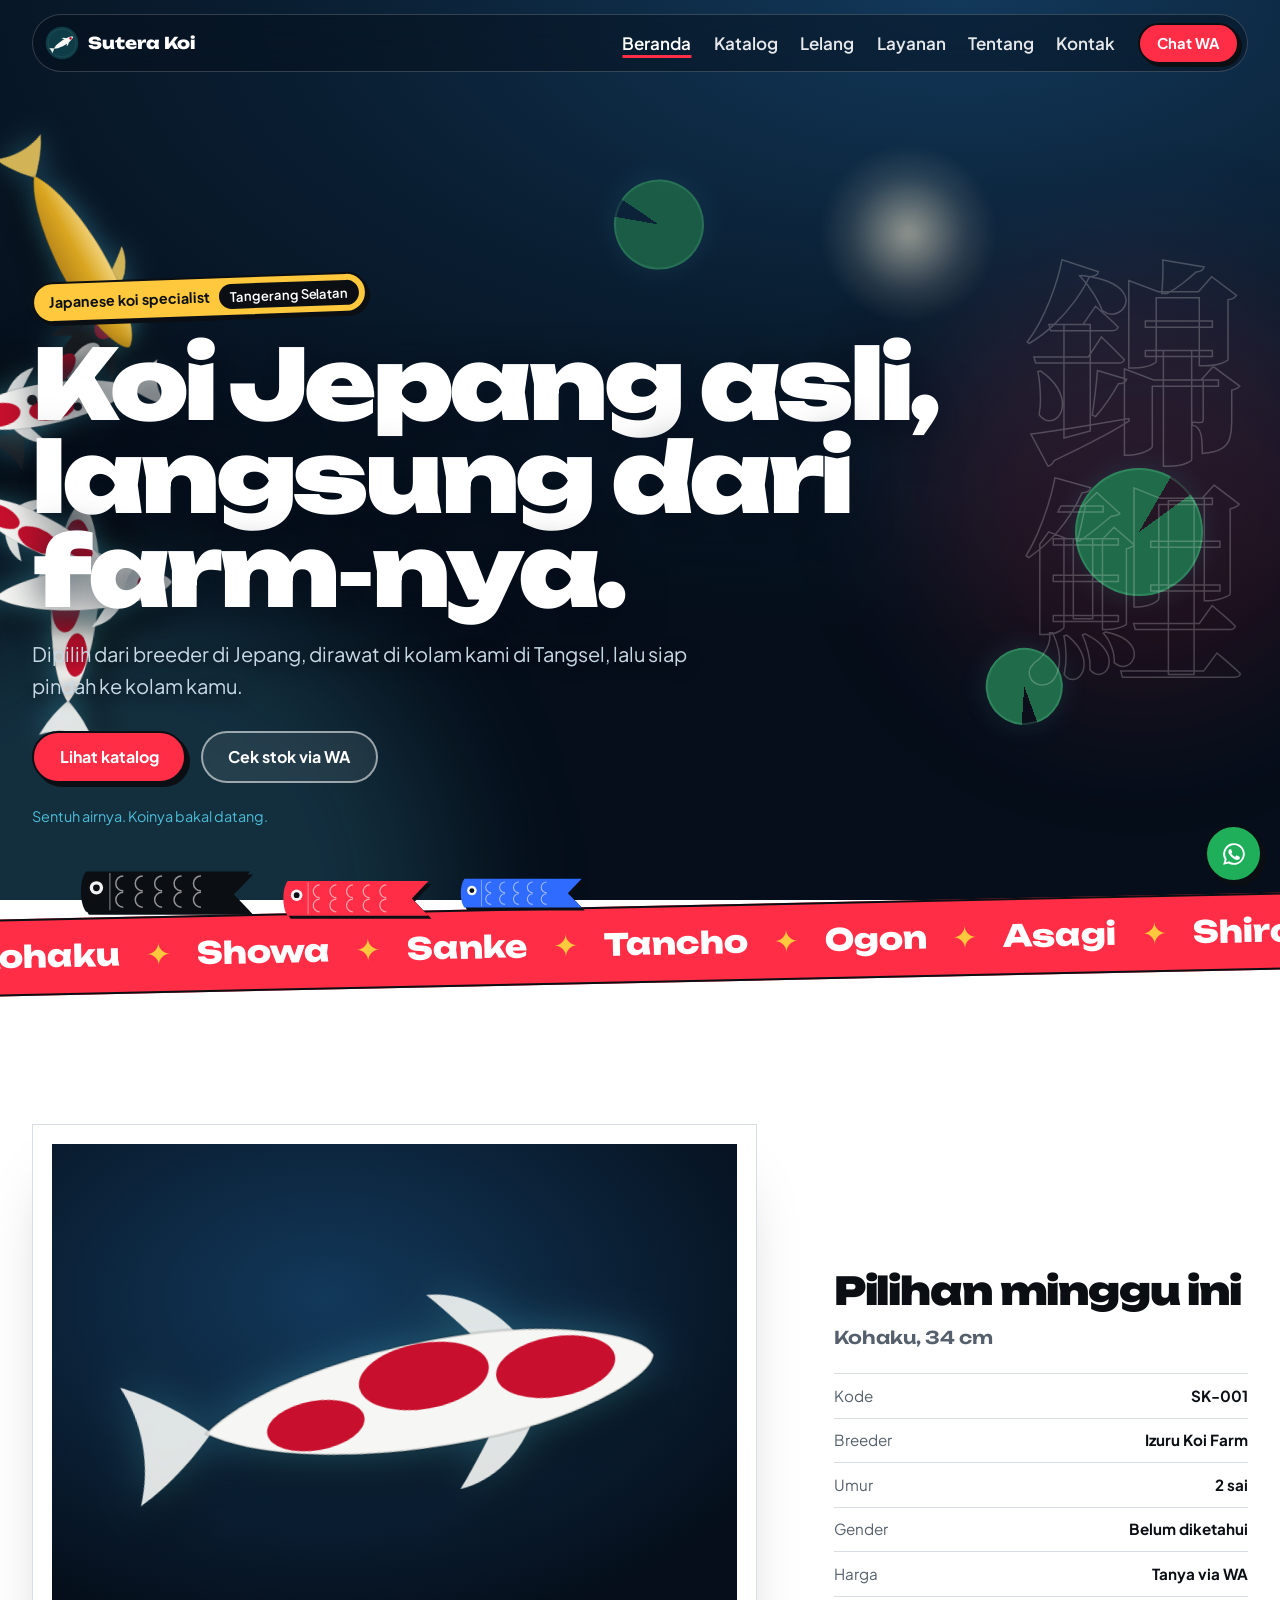
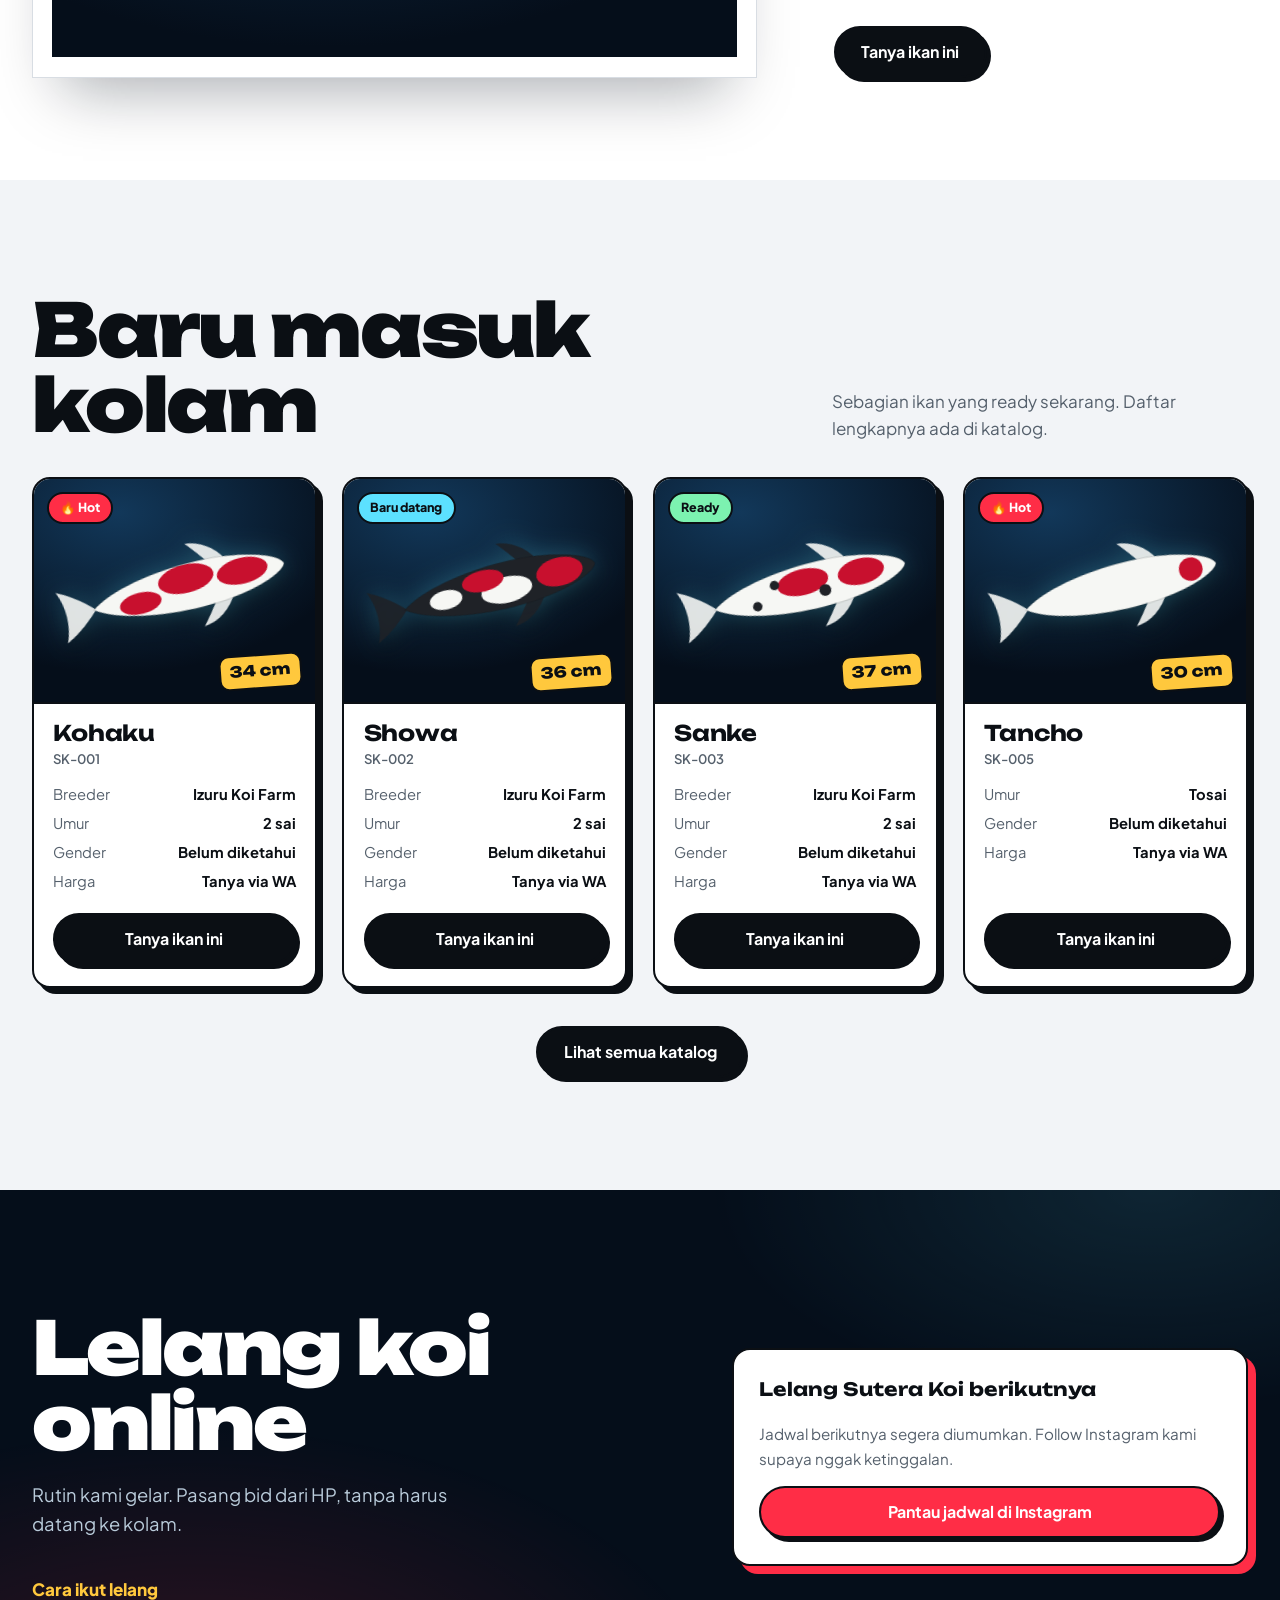
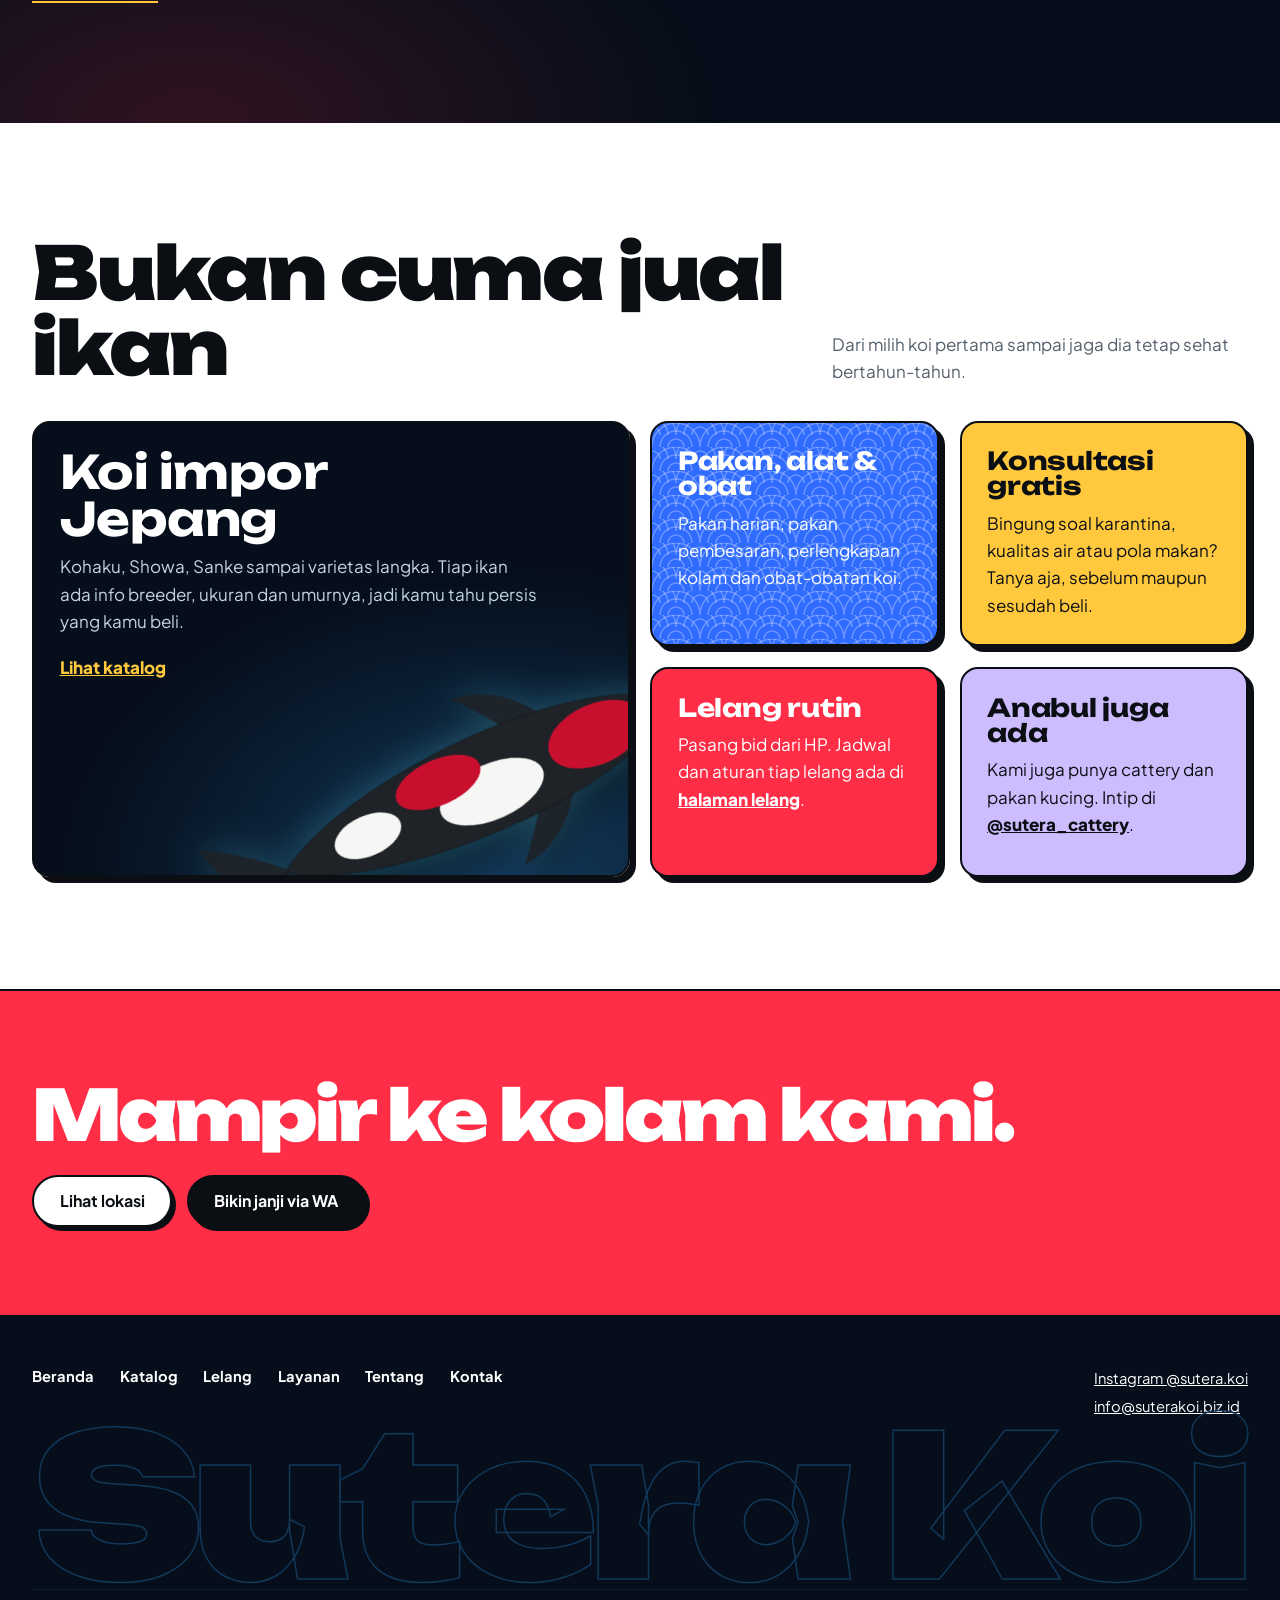
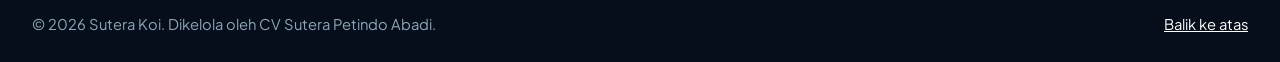
==== commit d2191c85: "Pecah website jadi enam halaman Beranda, Katalog, Lelang, Layanan, Tentang dan Kontak dengan menu da" ====
--- a/index.html
+++ b/index.html
@@ -4,55 +4,43 @@
   <meta charset="utf-8">
   <meta name="viewport" content="width=device-width, initial-scale=1">
   <title>Sutera Koi — Koi Jepang asli, langsung dari farm</title>
-  <meta name="description" content="Sutera Koi menyediakan ikan koi impor dari farm di Jepang, lelang koi online, serta pakan, peralatan dan obat koi. Berlokasi di Paku Jaya, Tangerang Selatan. Dikelola oleh CV Sutera Petindo Abadi.">
+  <meta name="description" content="Sutera Koi menyediakan ikan koi impor dari farm di Jepang, lelang koi online, serta pakan, peralatan dan obat koi di Tangerang Selatan. Dikelola oleh CV Sutera Petindo Abadi.">
   <meta name="theme-color" content="#050E1A">
   <link rel="canonical" href="https://suterakoi.biz.id/">
   <link rel="icon" href="assets/img/logo-mark.svg" type="image/svg+xml">
   <meta property="og:type" content="website">
   <meta property="og:title" content="Sutera Koi — Koi Jepang asli, langsung dari farm">
-  <meta property="og:description" content="Koi impor dari farm di Jepang, lelang online, pakan, peralatan dan obat koi. Dikelola oleh CV Sutera Petindo Abadi.">
+  <meta property="og:description" content="Sutera Koi menyediakan ikan koi impor dari farm di Jepang, lelang koi online, serta pakan, peralatan dan obat koi di Tangerang Selatan. Dikelola oleh CV Sutera Petindo Abadi.">
   <meta property="og:url" content="https://suterakoi.biz.id/">
   <link rel="preconnect" href="https://fonts.googleapis.com">
   <link rel="preconnect" href="https://fonts.gstatic.com" crossorigin>
   <link href="https://fonts.googleapis.com/css2?family=Plus+Jakarta+Sans:wght@400;500;600;700;800&family=Unbounded:wght@500;700;800;900&display=swap" rel="stylesheet">
   <link href="https://fonts.googleapis.com/css2?family=Noto+Serif+JP:wght@900&text=%E9%8C%A6%E9%AF%89&display=swap" rel="stylesheet">
   <link rel="stylesheet" href="assets/css/style.css">
-  <script type="application/ld+json">
-  {
-    "@context": "https://schema.org",
-    "@type": "Store",
-    "name": "Sutera Koi",
-    "legalName": "CV Sutera Petindo Abadi",
-    "url": "https://suterakoi.biz.id/",
-    "logo": "https://suterakoi.biz.id/assets/img/logo-mark.svg",
-    "address": { "@type": "PostalAddress", "addressLocality": "Tangerang Selatan", "addressRegion": "Banten", "addressCountry": "ID" },
-    "sameAs": ["https://www.instagram.com/sutera.koi/"]
-  }
-  </script>
 </head>
 <body>
   <a class="skip" href="#isi">Lewati ke konten</a>
 
   <header class="nav">
     <div class="nav__bar">
-      <a class="brand" href="#" aria-label="Sutera Koi, ke beranda">
+      <a class="brand" href="index.html" aria-label="Sutera Koi, ke beranda">
         <img src="assets/img/logo-mark.svg" alt="" width="34" height="34">
         <span>Sutera Koi</span>
       </a>
       <button class="nav__toggle" aria-expanded="false" aria-controls="menu">Menu</button>
       <nav id="menu" class="nav__menu" aria-label="Navigasi utama">
-        <a href="#katalog">Katalog</a>
-        <a href="#lelang">Lelang</a>
-        <a href="#layanan">Layanan</a>
-        <a href="#tentang">Tentang</a>
-        <a href="#lokasi">Lokasi</a>
+        <a href="index.html" aria-current="page">Beranda</a>
+        <a href="katalog.html">Katalog</a>
+        <a href="lelang.html">Lelang</a>
+        <a href="layanan.html">Layanan</a>
+        <a href="tentang.html">Tentang</a>
+        <a href="kontak.html">Kontak</a>
         <a class="btn btn--red btn--sm js-wa" href="#" data-wa="Halo Sutera Koi, saya mau tanya soal ikan koi.">Chat WA</a>
       </nav>
     </div>
   </header>
 
   <main id="isi">
-    <!-- Kolam malam -->
     <section class="hero" id="pond">
       <div class="hero__water" aria-hidden="true">
         <span class="moon"></span>
@@ -62,20 +50,18 @@
         <div class="ripples" id="ripples"></div>
       </div>
       <p class="kanji" aria-hidden="true">錦鯉</p>
-
       <div class="hero__content">
         <p class="tag">Japanese koi specialist <span>Tangerang Selatan</span></p>
         <h1>Koi Jepang asli, langsung dari farm&#8209;nya.</h1>
         <p class="hero__lead">Dipilih dari breeder di Jepang, dirawat di kolam kami di Tangsel, lalu siap pindah ke kolam kamu.</p>
         <div class="hero__actions">
-          <a class="btn btn--red" href="#katalog">Lihat katalog</a>
+          <a class="btn btn--red" href="katalog.html">Lihat katalog</a>
           <a class="btn btn--glass js-wa" href="#" data-wa="Halo Sutera Koi, stok koi yang ready sekarang apa aja?">Cek stok via WA</a>
         </div>
         <p class="hero__hint" aria-hidden="true">Sentuh airnya. Koinya bakal datang.</p>
       </div>
     </section>
 
-    <!-- Koinobori -->
     <div class="koinobori" aria-hidden="true">
       <div class="koinobori__flags">
         <svg class="flag f1" viewBox="0 0 240 70"><use href="#streamer" fill="#0B0F14"/><use href="#streamer-detail"/></svg>
@@ -90,12 +76,9 @@
       </div>
     </div>
 
-    <!-- Galeri: ikan pilihan -->
     <section class="gallery" id="unggulan" hidden>
       <div class="wrap gallery__grid">
-        <figure class="artwork">
-          <div class="artwork__canvas" id="feat-pic"></div>
-        </figure>
+        <figure class="artwork"><div class="artwork__canvas" id="feat-pic"></div></figure>
         <div class="placard">
           <h2>Pilihan minggu ini</h2>
           <p class="placard__title" id="feat-title"></p>
@@ -105,36 +88,26 @@
       </div>
     </section>
 
-    <!-- Katalog -->
-    <section id="katalog" class="section">
+    <section class="section section--paper">
       <div class="wrap">
         <div class="head">
-          <h2>Katalog</h2>
-          <p>Naksir satu? Tekan “Tanya ikan ini”, kami balas lewat WhatsApp dengan harga dan video ikannya.</p>
-        </div>
-        <p class="notice" id="catalog-notice" hidden>Katalog lagi di-update. Daftar di bawah masih contoh, jadi tanya stok terbaru lewat WhatsApp ya.</p>
-        <div class="toolbar">
-          <div class="filters" role="group" aria-label="Saring berdasarkan varietas" id="filters"></div>
-          <label class="sort">Urutkan
-            <select id="sort">
-              <option value="default">Terbaru</option>
-              <option value="besar">Ukuran terbesar</option>
-              <option value="kecil">Ukuran terkecil</option>
-            </select>
-          </label>
-        </div>
-        <ul class="catalog" id="catalog" aria-live="polite"></ul>
-        <p class="empty" id="catalog-empty" hidden>Varietas ini lagi kosong. Tanya lewat WhatsApp, stok baru datang berkala.</p>
-      </div>
-    </section>
-
-    <!-- Lelang -->
-    <section id="lelang" class="auction">
+          <h2>Baru masuk kolam</h2>
+          <p>Sebagian ikan yang ready sekarang. Daftar lengkapnya ada di katalog.</p>
+        </div>
+        <ul class="catalog" id="catalog" data-limit="4" aria-live="polite"></ul>
+        <p class="empty" id="catalog-empty" hidden>Stok lagi diperbarui. Tanya lewat WhatsApp ya.</p>
+        <p class="more"><a class="btn btn--ink" href="katalog.html">Lihat semua katalog</a></p>
+      </div>
+    </section>
+
+    <section class="auction">
       <div class="wrap auction__grid">
         <div>
           <h2>Lelang koi online</h2>
           <p class="auction__lead">Rutin kami gelar. Pasang bid dari HP, tanpa harus datang ke kolam.</p>
-        </div>
+          <a class="link-arrow" href="lelang.html">Cara ikut lelang</a>
+        </div>
+
         <div class="countdown-card">
           <p class="countdown-card__title" id="auction-title"></p>
           <div class="countdown" id="countdown" hidden>
@@ -146,20 +119,22 @@
           <p class="countdown-card__note" id="auction-note"></p>
           <a class="btn btn--red btn--block" id="auction-cta" href="#" target="_blank" rel="noopener">Lihat info lelang</a>
         </div>
-      </div>
-    </section>
-
-    <!-- Layanan -->
-    <section id="layanan" class="section section--paper">
+
+      </div>
+    </section>
+
+    <section class="section">
       <div class="wrap">
         <div class="head">
           <h2>Bukan cuma jual ikan</h2>
           <p>Dari milih koi pertama sampai jaga dia tetap sehat bertahun-tahun.</p>
         </div>
+
         <div class="bento">
           <article class="tile tile--night tile--wide">
             <h3>Koi impor Jepang</h3>
             <p>Kohaku, Showa, Sanke sampai varietas langka. Tiap ikan ada info breeder, ukuran dan umurnya, jadi kamu tahu persis yang kamu beli.</p>
+            <a class="tile__link" href="katalog.html">Lihat katalog</a>
             <div class="tile__koi" data-koi="showa"></div>
           </article>
           <article class="tile tile--wave">
@@ -172,52 +147,41 @@
           </article>
           <article class="tile tile--red">
             <h3>Lelang rutin</h3>
-            <p>Jadwal dan daftar ikan diumumkan di <a class="js-ig" href="#">@sutera.koi</a>.</p>
+            <p>Pasang bid dari HP. Jadwal dan aturan tiap lelang ada di <a href="lelang.html">halaman lelang</a>.</p>
           </article>
           <article class="tile tile--lilac">
             <h3>Anabul juga ada</h3>
             <p>Kami juga punya cattery dan pakan kucing. Intip di <a class="js-ig-cattery" href="#">@sutera_cattery</a>.</p>
           </article>
         </div>
-      </div>
-    </section>
-
-    <!-- Tentang -->
-    <section id="tentang" class="section about">
-      <div class="wrap about__grid">
-        <h2 class="about__big">Kami pilih ikannya di Jepang, bukan dari foto.</h2>
-        <div class="about__body">
-          <p>Sutera Koi adalah dealer koi impor Jepang yang berbasis di Tangerang Selatan. Ikan kami pilih langsung dari farm di Jepang, lalu kami rawat di kolam sendiri sebelum pindah ke pemilik barunya.</p>
-          <p>Kami juga rutin turun ke kontes koi nasional, termasuk All Indonesia Koi Show 2023 dan Liga Koi Indonesia 2024.</p>
-          <ul class="chips">
-            <li>All Indonesia Koi Show 2023</li>
-            <li>Liga Koi Indonesia 2024</li>
-          </ul>
-          <p class="legal">Sutera Koi adalah nama usaha yang dikelola oleh <strong>CV Sutera Petindo Abadi</strong>.</p>
-        </div>
-      </div>
-    </section>
-
-    <!-- Lokasi -->
-    <section id="lokasi" class="visit">
-      <div class="wrap visit__grid">
-        <div>
-          <h2>Mampir ke kolam kami.</h2>
-          <p class="visit__addr" id="alamat"></p>
-          <p>Kunjungan pakai janji dulu ya, biar ikan yang mau kamu lihat sudah kami siapkan.</p>
-        </div>
-        <ul class="contact">
-          <li><a class="btn btn--red btn--block js-wa" href="#" data-wa="Halo Sutera Koi, saya mau bikin janji kunjungan ke kolam.">Bikin janji via WA</a></li>
-          <li><a class="js-maps" href="#">Buka di Google Maps</a></li>
-          <li><a class="js-email" href="#"></a></li>
-          <li><a class="js-ig" href="#">Instagram @sutera.koi</a></li>
-        </ul>
+
+      </div>
+    </section>
+
+    <section class="cta">
+      <div class="wrap cta__grid">
+        <h2>Mampir ke kolam kami.</h2>
+        <div class="cta__actions">
+          <a class="btn btn--white" href="kontak.html">Lihat lokasi</a>
+          <a class="btn btn--ink js-wa" href="#" data-wa="Halo Sutera Koi, saya mau bikin janji kunjungan ke kolam.">Bikin janji via WA</a>
+        </div>
       </div>
     </section>
   </main>
 
   <footer class="footer">
     <div class="wrap">
+      <div class="footer__top">
+        <nav class="footer__links" aria-label="Navigasi bawah">
+          <a href="index.html">Beranda</a>
+          <a href="katalog.html">Katalog</a>
+          <a href="lelang.html">Lelang</a>
+          <a href="layanan.html">Layanan</a>
+          <a href="tentang.html">Tentang</a>
+          <a href="kontak.html">Kontak</a>
+        </nav>
+        <p class="footer__contact"><a class="js-ig" href="#">Instagram @sutera.koi</a><br><a class="js-email" href="#"></a></p>
+      </div>
       <p class="footer__word" aria-hidden="true">Sutera Koi</p>
       <div class="footer__row">
         <p>© <span id="tahun"></span> Sutera Koi. Dikelola oleh CV Sutera Petindo Abadi.</p>
@@ -230,7 +194,6 @@
     <svg viewBox="0 0 24 24" width="26" height="26" aria-hidden="true"><path fill="currentColor" d="M12 2a10 10 0 0 0-8.6 15.1L2 22l5-1.3A10 10 0 1 0 12 2Zm0 18.2a8.2 8.2 0 0 1-4.2-1.2l-.3-.2-3 .8.8-2.9-.2-.3A8.2 8.2 0 1 1 12 20.2Zm4.5-6.1c-.2-.1-1.5-.7-1.7-.8-.2-.1-.4-.1-.6.1l-.8 1c-.1.2-.3.2-.5.1a6.7 6.7 0 0 1-3.3-2.9c-.2-.4.2-.4.7-1.3.1-.2 0-.3 0-.4l-.8-1.9c-.2-.5-.4-.4-.6-.4h-.5a1 1 0 0 0-.7.3 3 3 0 0 0-.9 2.2 5.2 5.2 0 0 0 1.1 2.7 11.8 11.8 0 0 0 4.5 4c1.7.7 2.3.8 3.2.6.5-.1 1.5-.6 1.7-1.2.2-.6.2-1.1.2-1.2-.1-.1-.3-.2-.5-.3Z"/></svg>
   </a>
 
-  <!-- Bentuk bendera koinobori -->
   <svg width="0" height="0" style="position:absolute" aria-hidden="true">
     <defs>
       <path id="streamer" d="M12,8 H232 L206,35 L232,62 H12 C3,50 3,20 12,8 Z"/>
--- a/assets/css/style.css
+++ b/assets/css/style.css
@@ -318,3 +318,61 @@
   .fish__body, .marquee__track, .flag { animation: none; }
   .btn, .koi, .koi__pic svg { transition: none; }
 }
+
+/* ---------- Halaman tambahan ---------- */
+.nav__menu a[aria-current="page"]:not(.btn) { opacity: 1; text-decoration: underline; text-underline-offset: 5px; text-decoration-thickness: 2.5px; text-decoration-color: var(--red); }
+.hero--page { min-height: min(68svh, 620px); }
+.hero--page h1 { font-size: clamp(2.4rem, 6.4vw, 5.6rem); max-width: 15ch; }
+.hero--page .tag { padding: .35rem .9rem; }
+.hero--page + .koinobori { margin-top: -2.4rem; }
+
+.more { margin: 2.4rem 0 0; text-align: center; }
+.link-arrow { display: inline-block; margin-top: 1.2rem; font-weight: 800; color: var(--yellow); text-underline-offset: 5px; text-decoration-thickness: 2px; }
+.tile__link { position: relative; z-index: 1; margin-top: 1.2rem; align-self: flex-start; font-weight: 800; color: var(--yellow); }
+
+.steps { list-style: none; margin: 0; padding: 0; display: grid; grid-template-columns: repeat(4, 1fr); gap: 1.3rem; counter-reset: step; }
+.steps li { counter-increment: step; position: relative; padding: 1.5rem 1.4rem 1.4rem; background: var(--white); border: var(--border); border-radius: var(--r); box-shadow: var(--pop); }
+.steps li::before {
+  content: counter(step); display: grid; place-items: center; width: 2.6rem; height: 2.6rem; margin-bottom: 1rem;
+  font-family: var(--display); font-weight: 800; color: #fff; background: var(--red); border: 2px solid var(--ink); border-radius: 50%;
+}
+.steps h3 { margin-bottom: .5rem; }
+.steps p { margin: 0; color: var(--muted); }
+.steps a { color: var(--red-d); font-weight: 700; }
+
+.auction--page { padding-top: clamp(5rem, 10vw, 7rem); }
+
+.cta { background: var(--red); color: #fff; padding: clamp(3.5rem, 8vw, 5.5rem) 0; border-top: var(--border); }
+.cta__grid { display: flex; flex-wrap: wrap; align-items: center; justify-content: space-between; gap: 1.5rem 3rem; }
+.cta h2 { font-size: clamp(2.2rem, 5.6vw, 4.4rem); letter-spacing: -.045em; }
+.cta__actions { display: flex; flex-wrap: wrap; gap: .9rem; }
+.btn--white { background: var(--white); color: var(--ink); }
+
+.split { display: grid; grid-template-columns: 6fr 5fr; gap: 2rem 4rem; align-items: center; }
+.split__lead { font-size: 1.15rem; color: var(--muted); }
+
+.values { display: grid; grid-template-columns: repeat(3, 1fr); gap: 1.3rem; }
+.values .tile { min-height: 220px; }
+.tile--white { background: var(--white); }
+
+.legal-block { max-width: 48rem; }
+.legal-block h2 { font-size: clamp(1.8rem, 3.6vw, 2.6rem); margin-bottom: 1rem; }
+.legal-block p { font-size: 1.15rem; }
+
+.footer__top { display: flex; flex-wrap: wrap; justify-content: space-between; gap: 1.5rem 3rem; padding-top: 3rem; }
+.footer__links { display: flex; flex-wrap: wrap; gap: .6rem 1.6rem; font-weight: 700; }
+.footer__links a { color: #fff; text-decoration: none; }
+.footer__links a:hover { text-decoration: underline; text-underline-offset: 4px; }
+.footer__contact { margin: 0; line-height: 1.9; }
+.footer__word { margin-top: 1.5rem; }
+
+@media (max-width: 980px) {
+  .steps { grid-template-columns: repeat(2, 1fr); }
+}
+@media (max-width: 860px) {
+  .split, .values { grid-template-columns: 1fr; }
+}
+@media (max-width: 600px) {
+  .steps { grid-template-columns: 1fr; }
+  .hero--page { min-height: 0; padding-top: 9rem; }
+}
